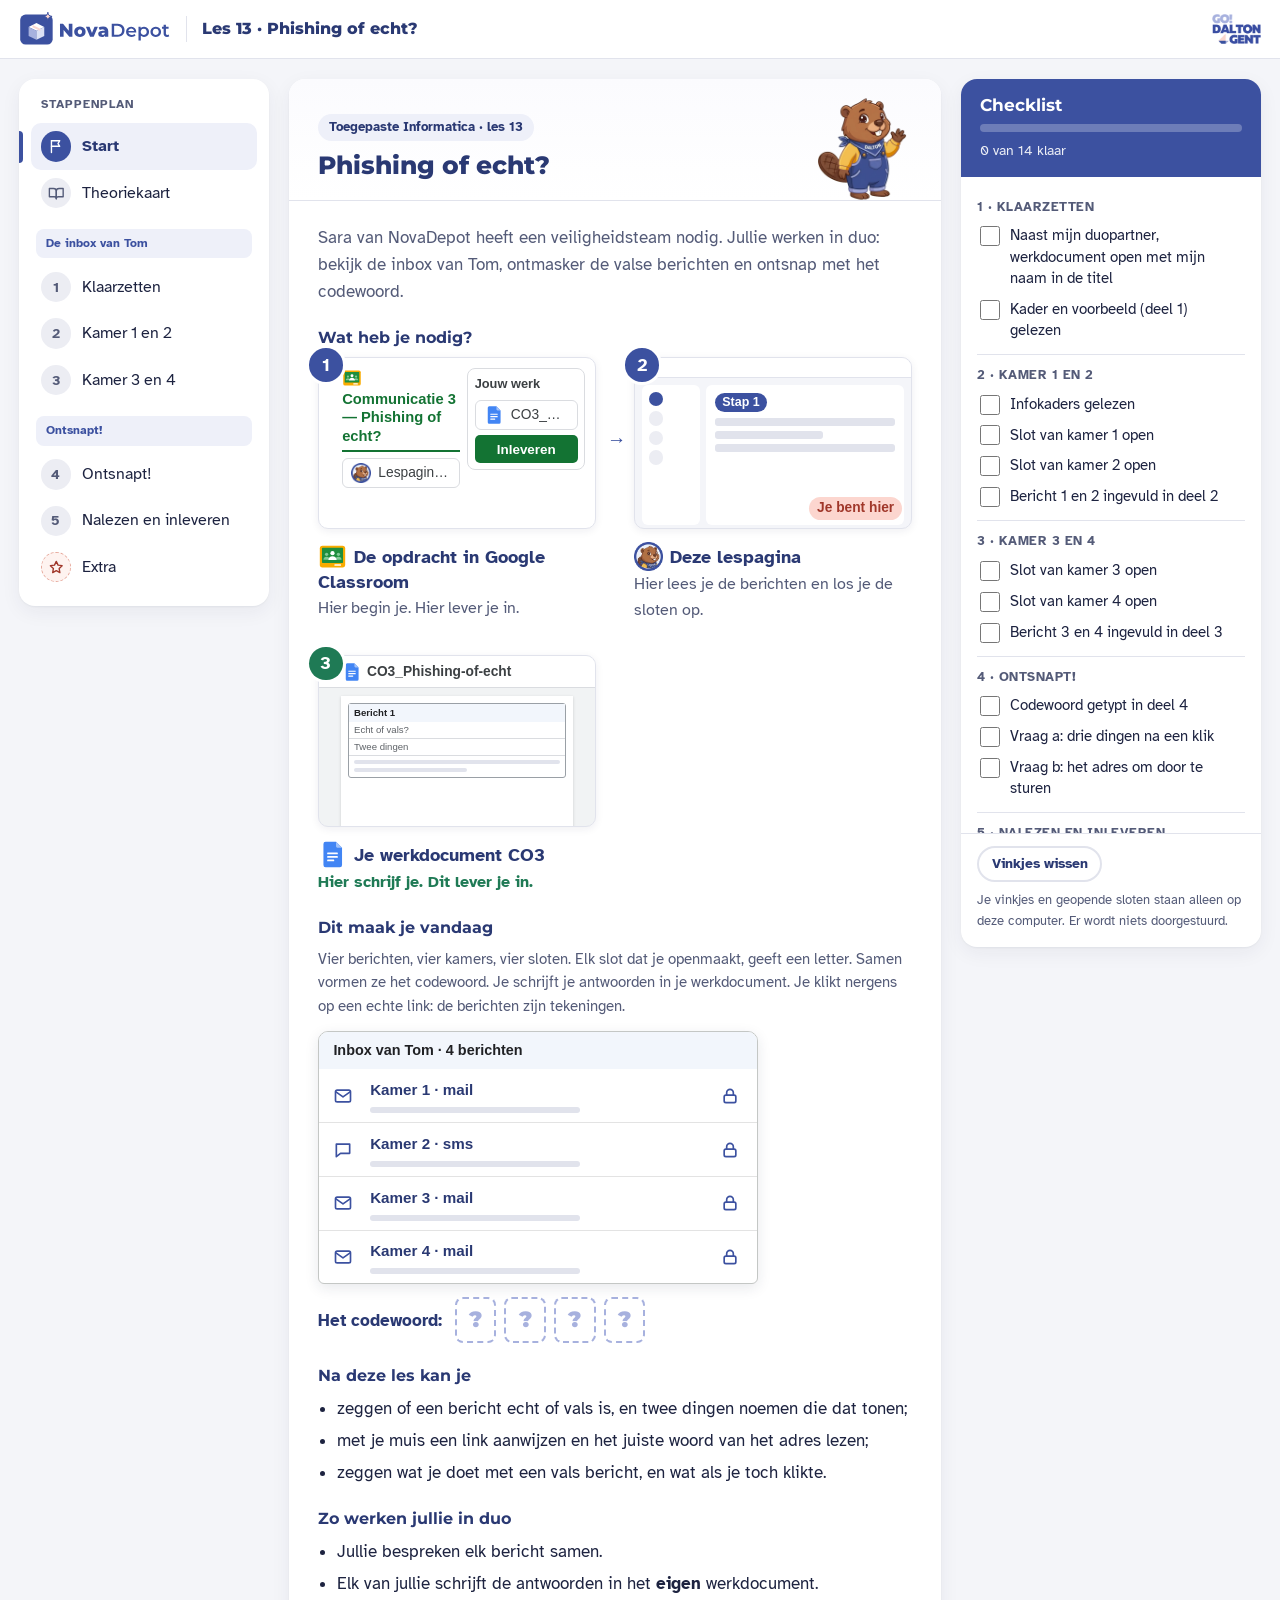
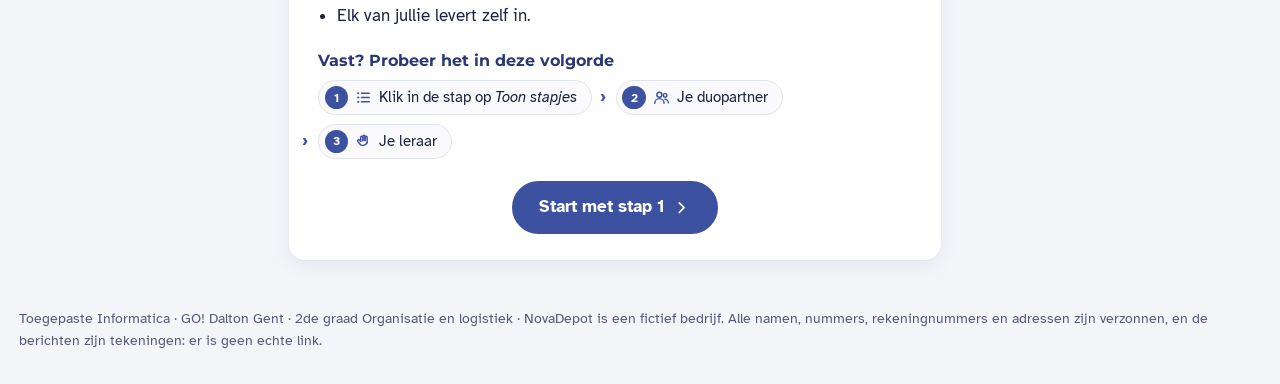
==== index.html @ ef4b475a "Les 13 ORLO: Phishing of echt? (escaperoom in duo, de inbox van Tom) Lespagina met vier kamers en sl" ====
<!DOCTYPE html>
<html lang="nl-BE">
<head>
  <meta charset="UTF-8">
  <meta name="viewport" content="width=device-width, initial-scale=1">
  <title>Lespagina · Les 13 · Phishing of echt? · NovaDepot</title>
  <link rel="icon" href="assets/logos/lespagina-icon.png" type="image/png">
  <link rel="stylesheet" href="css/style.css">
</head>
<body data-storage="novadepot_phishing_v1_" data-modus-start="kort" data-laatste-stap="5" data-ai-hulp="uit">

<!-- Pictogrammen: eenvoudige lijntekeningen, eigen werk. Gebruik: een svg met class "ic" en daarin use met href naar het symbool. -->
<svg xmlns="http://www.w3.org/2000/svg" style="display:none">
  <symbol id="i-flag" viewBox="0 0 24 24"><path d="M5 21V4"/><path d="M5 4h12l-2.5 4 2.5 4H5"/></symbol>
  <symbol id="i-book" viewBox="0 0 24 24"><path d="M2 5h6a4 4 0 0 1 4 4v11a3 3 0 0 0-3-3H2z"/><path d="M22 5h-6a4 4 0 0 0-4 4v11a3 3 0 0 1 3-3h7z"/></symbol>
  <symbol id="i-check" viewBox="0 0 24 24"><path d="M5 12.5l4.5 4.5L19 7.5"/></symbol>
  <symbol id="i-check-circle" viewBox="0 0 24 24"><circle cx="12" cy="12" r="9"/><path d="M8 12.5l2.7 2.7L16 10"/></symbol>
  <symbol id="i-list" viewBox="0 0 24 24"><path d="M9 6h11M9 12h11M9 18h11"/><path d="M4.5 6h.01M4.5 12h.01M4.5 18h.01" stroke-width="3"/></symbol>
  <symbol id="i-bulb" viewBox="0 0 24 24"><path d="M9 18h6M10 21h4"/><path d="M12 3a6 6 0 0 0-4 10.5c.7.7 1 1.5 1 2.5h6c0-1 .3-1.8 1-2.5A6 6 0 0 0 12 3z"/></symbol>
  <symbol id="i-alert" viewBox="0 0 24 24"><path d="M12 3.5l9.5 17h-19z"/><path d="M12 10v4.5M12 17.5h.01"/></symbol>
  <symbol id="i-help" viewBox="0 0 24 24"><circle cx="12" cy="12" r="9"/><path d="M9.6 9.3a2.5 2.5 0 1 1 3.4 2.5c-.6.3-1 .8-1 1.5v.4M12 17h.01"/></symbol>
  <symbol id="i-monitor" viewBox="0 0 24 24"><rect x="3" y="4" width="18" height="12" rx="2"/><path d="M8 20h8M12 16v4"/></symbol>
  <symbol id="i-folder" viewBox="0 0 24 24"><path d="M3 6.5A1.5 1.5 0 0 1 4.5 5H9l2 2h8.5A1.5 1.5 0 0 1 21 8.5v10a1.5 1.5 0 0 1-1.5 1.5h-15A1.5 1.5 0 0 1 3 18.5z"/></symbol>
  <symbol id="i-doc" viewBox="0 0 24 24"><path d="M6 3h8l4 4v14H6z"/><path d="M14 3v4h4M9 12h6M9 16h6"/></symbol>
  <symbol id="i-download" viewBox="0 0 24 24"><path d="M12 3v12M7 10l5 5 5-5M4 20h16"/></symbol>
  <symbol id="i-send" viewBox="0 0 24 24"><path d="M12 15V3M7 8l5-5 5 5"/><path d="M4 14v6h16v-6"/></symbol>
  <symbol id="i-pen" viewBox="0 0 24 24"><path d="M4 20h4L19 9l-4-4L4 16z"/><path d="M13 7l4 4"/></symbol>
  <symbol id="i-layers" viewBox="0 0 24 24"><path d="M12 3l9 5-9 5-9-5z"/><path d="M3 13l9 5 9-5"/></symbol>
  <symbol id="i-chat" viewBox="0 0 24 24"><path d="M4 5h16v11H9l-5 4z"/></symbol>
  <symbol id="i-star" viewBox="0 0 24 24"><path d="M12 3.5l2.6 5.4 5.9.8-4.3 4.1 1 5.9L12 16.9l-5.2 2.8 1-5.9-4.3-4.1 5.9-.8z"/></symbol>
  <symbol id="i-link" viewBox="0 0 24 24"><path d="M10 14a4 4 0 0 0 5.7 0l3-3a4 4 0 0 0-5.7-5.7l-1 1"/><path d="M14 10a4 4 0 0 0-5.7 0l-3 3a4 4 0 0 0 5.7 5.7l1-1"/></symbol>
  <symbol id="i-spark" viewBox="0 0 24 24"><path d="M11 3l1.9 5.1L18 10l-5.1 1.9L11 17l-1.9-5.1L4 10l5.1-1.9z"/><path d="M18.5 14.5l.8 2.2 2.2.8-2.2.8-.8 2.2-.8-2.2-2.2-.8 2.2-.8z"/></symbol>
  <symbol id="i-hand" viewBox="0 0 24 24"><path d="M8 12V6a1.5 1.5 0 0 1 3 0v5"/><path d="M11 10.5V4.5a1.5 1.5 0 0 1 3 0v6"/><path d="M14 10.5V6a1.5 1.5 0 0 1 3 0v7.5"/><path d="M8 11.5l-1.5-1.5a1.6 1.6 0 0 0-2.3 2.3l3.6 4.2A6.5 6.5 0 0 0 17 13.5"/></symbol>
  <symbol id="i-users" viewBox="0 0 24 24"><circle cx="9" cy="8" r="3.5"/><path d="M2.5 20a6.5 6.5 0 0 1 13 0"/><circle cx="17" cy="9" r="2.5"/><path d="M16.5 14.2a5 5 0 0 1 5 5"/></symbol>
  <symbol id="i-left" viewBox="0 0 24 24"><path d="M15 6l-6 6 6 6"/></symbol>
  <symbol id="i-right" viewBox="0 0 24 24"><path d="M9 6l6 6-6 6"/></symbol>
  <symbol id="i-calendar" viewBox="0 0 24 24"><rect x="3.5" y="5" width="17" height="15" rx="2"/><path d="M8 3v4M16 3v4M3.5 10h17"/></symbol>
  <symbol id="i-hash" viewBox="0 0 24 24"><path d="M9.5 4L7.5 20M16.5 4l-2 16M4 9h16M3.5 15h16"/></symbol>
  <symbol id="i-sort" viewBox="0 0 24 24"><path d="M4 7h9M4 12h6M4 17h3"/><path d="M17 5v14M14 16l3 3 3-3"/></symbol>
  <symbol id="i-info" viewBox="0 0 24 24"><circle cx="12" cy="12" r="9"/><path d="M12 11v5.5M12 7.6h.01"/></symbol>
  <symbol id="i-lock" viewBox="0 0 24 24"><rect x="5" y="11" width="14" height="9" rx="2"/><path d="M8 11V8a4 4 0 0 1 8 0v3"/></symbol>
  <symbol id="i-mail" viewBox="0 0 24 24"><rect x="3" y="5" width="18" height="14" rx="2"/><path d="M3.5 7l8.5 6 8.5-6"/></symbol>
</svg>

<div class="teacher-banner">Leraarweergave: alle kamers en het blok van stap 4 staan open, en er wordt niets onthouden. Leerlingen zien dit niet.</div>

<header class="topbar">
  <div class="topbar-inner">
    <a class="brand" href="index.html" title="Naar het begin van de les">
      <img src="assets/novadepot-logo.svg" alt="NovaDepot">
      <span class="brand-lesson">Les 13 · Phishing of echt?</span>
    </a>
    <span class="topbar-spacer"></span>
    <img class="dalton-mark" src="assets/dalton-gent-logo.png" alt="GO! Dalton Gent">
  </div>
</header>

<div class="layout">

  <!-- ============ LINKS: de route ============ -->
  <nav class="route" aria-label="Stappenplan">
    <p class="route-title">Stappenplan</p>
    <button class="nav-btn" type="button" data-step="start"><span class="nav-num"><svg class="ic" aria-hidden="true"><use href="#i-flag"/></svg></span><span class="nav-lbl">Start</span></button>
    <button class="nav-btn" type="button" data-step="theorie"><span class="nav-num"><svg class="ic" aria-hidden="true"><use href="#i-book"/></svg></span><span class="nav-lbl">Theoriekaart</span></button>

    <p class="route-group">De inbox van Tom</p>
    <button class="nav-btn" type="button" data-step="1"><span class="nav-num"><span class="nav-n">1</span><svg class="ic nav-check" aria-hidden="true"><use href="#i-check"/></svg></span><span class="nav-lbl">Klaarzetten</span></button>
    <button class="nav-btn" type="button" data-step="2"><span class="nav-num"><span class="nav-n">2</span><svg class="ic nav-check" aria-hidden="true"><use href="#i-check"/></svg></span><span class="nav-lbl">Kamer 1 en 2</span></button>
    <button class="nav-btn" type="button" data-step="3"><span class="nav-num"><span class="nav-n">3</span><svg class="ic nav-check" aria-hidden="true"><use href="#i-check"/></svg></span><span class="nav-lbl">Kamer 3 en 4</span></button>

    <p class="route-group">Ontsnapt!</p>
    <button class="nav-btn" type="button" data-step="4"><span class="nav-num"><span class="nav-n">4</span><svg class="ic nav-check" aria-hidden="true"><use href="#i-check"/></svg></span><span class="nav-lbl">Ontsnapt!</span></button>
    <button class="nav-btn" type="button" data-step="5"><span class="nav-num"><span class="nav-n">5</span><svg class="ic nav-check" aria-hidden="true"><use href="#i-check"/></svg></span><span class="nav-lbl">Nalezen en inleveren</span></button>
    <button class="nav-btn extra" type="button" data-step="extra"><span class="nav-num"><svg class="ic" aria-hidden="true"><use href="#i-star"/></svg></span><span class="nav-lbl">Extra</span></button>
  </nav>

  <!-- ============ MIDDEN: één stap tegelijk ============ -->
  <main id="main">

    <!-- ===== START ===== -->
    <section class="pane" id="pane-start" aria-labelledby="h-start">
      <article class="card">
        <header class="card-head met-mascotte">
          <div>
            <div class="tags"><span class="tag tag-where">Toegepaste Informatica · les 13</span></div>
            <h1 id="h-start">Phishing of echt?</h1>
          </div>
          <img class="mascotte-kop" src="assets/mascotte/dalton_welkom.webp" alt="" width="120" height="120">
        </header>
        <div class="card-body">
          <p class="intro">Sara van NovaDepot heeft een veiligheidsteam nodig. Jullie werken in duo: bekijk de inbox van Tom, ontmasker de valse berichten en ontsnap met het codewoord.</p>

          <h2 class="sec">Wat heb je nodig?</h2>
          <ol class="nodig">
            <li class="nodig-item">
              <div class="mock mock-opdracht" aria-hidden="true">
                <div class="mo-midden">
                  <div class="mo-titel"><img class="logo" src="assets/logos/classroom.svg" alt="">Communicatie 3 — Phishing of echt?</div>
                  <div class="mo-chip"><img class="logo" src="assets/logos/lespagina.webp" alt=""><span>Lespagina · Les 13</span></div>
                </div>
                <div class="mo-werk">
                  <div class="mo-werk-kop">Jouw werk</div>
                  <div class="mo-chip"><img class="logo" src="assets/logos/docs.svg" alt=""><span>CO3_Phishing-of-echt</span></div>
                  <div class="mo-knop">Inleveren</div>
                </div>
              </div>
              <p class="nodig-naam"><img class="logo" src="assets/logos/classroom.svg" alt="">De opdracht in Google Classroom</p>
              <p class="nodig-uitleg">Hier begin je. Hier lever je in.</p>
            </li>
            <li class="nodig-item">
              <div class="mock mock-lespagina" aria-hidden="true">
                <div class="ml-balk"></div>
                <div class="ml-midden">
                  <div class="ml-route"><span></span><span></span><span></span><span></span></div>
                  <div class="ml-stap"><span class="ml-tag">Stap 1</span><span class="ml-lijn"></span><span class="ml-lijn kort"></span><span class="ml-lijn"></span></div>
                </div>
                <div class="ml-hier">Je bent hier</div>
              </div>
              <p class="nodig-naam"><img class="logo" src="assets/logos/lespagina.webp" alt="">Deze lespagina</p>
              <p class="nodig-uitleg">Hier lees je de berichten en los je de sloten op.</p>
            </li>
            <li class="nodig-item inleveren">
              <div class="mock mock-werkdocument" aria-hidden="true">
                <div class="mw-balk"><img class="logo" src="assets/logos/docs.svg" alt="">CO3_Phishing-of-echt</div>
                <div class="mw-blad"><div class="mw-venster"><div class="mw-kop">Bericht 1</div><div class="mw-veld">Echt of vals?</div><div class="mw-veld">Twee dingen</div><div class="mw-tekst"><span></span><span class="kort"></span></div></div></div>
              </div>
              <p class="nodig-naam"><img class="logo" src="assets/logos/docs.svg" alt="">Je werkdocument CO3</p>
              <p class="nodig-uitleg">Hier schrijf je. Dit lever je in.</p>
            </li>
          </ol>

          <h2 class="sec">Dit maak je vandaag</h2>
          <p class="nodig-noot" style="margin-top:0">Vier berichten, vier kamers, vier sloten. Elk slot dat je openmaakt, geeft een letter. Samen vormen ze het codewoord. Je schrijft je antwoorden in je werkdocument. Je klikt nergens op een echte link: de berichten zijn tekeningen.</p>
          <div class="inbox" role="img" aria-label="Tekening van de inbox van Tom: vier berichten, elk in een kamer met een slot dat nog dicht is. Eronder vier lege vakjes voor de vier letters van het codewoord."><div class="ib-kop">Inbox van Tom · 4 berichten</div><div class="ib-rij"><svg class="ic" aria-hidden="true"><use href="#i-mail"/></svg><span class="ib-naam">Kamer 1 · mail<i></i></span><svg class="ic" aria-hidden="true"><use href="#i-lock"/></svg></div><div class="ib-rij"><svg class="ic" aria-hidden="true"><use href="#i-chat"/></svg><span class="ib-naam">Kamer 2 · sms<i></i></span><svg class="ic" aria-hidden="true"><use href="#i-lock"/></svg></div><div class="ib-rij"><svg class="ic" aria-hidden="true"><use href="#i-mail"/></svg><span class="ib-naam">Kamer 3 · mail<i></i></span><svg class="ic" aria-hidden="true"><use href="#i-lock"/></svg></div><div class="ib-rij"><svg class="ic" aria-hidden="true"><use href="#i-mail"/></svg><span class="ib-naam">Kamer 4 · mail<i></i></span><svg class="ic" aria-hidden="true"><use href="#i-lock"/></svg></div></div><div class="letters" aria-hidden="true"><span class="lt-kop">Het codewoord:</span><span class="letter">?</span><span class="letter">?</span><span class="letter">?</span><span class="letter">?</span></div>

          <h2 class="sec">Na deze les kan je</h2>
          <ul class="doelen">
            <li>zeggen of een bericht echt of vals is, en twee dingen noemen die dat tonen;</li>
            <li>met je muis een link aanwijzen en het juiste woord van het adres lezen;</li>
            <li>zeggen wat je doet met een vals bericht, en wat als je toch klikte.</li>
          </ul>

          <h2 class="sec">Zo werken jullie in duo</h2>
          <ul class="doelen">
            <li>Jullie bespreken elk bericht samen.</li>
            <li>Elk van jullie schrijft de antwoorden in het <strong>eigen</strong> werkdocument.</li>
            <li>Elk van jullie levert zelf in.</li>
          </ul>

          <h2 class="sec">Vast? Probeer het in deze volgorde</h2>
          <ol class="vast">
            <li><svg class="ic" aria-hidden="true"><use href="#i-list"/></svg><span>Klik in de stap op <em>Toon stapjes</em></span></li>
            <li><svg class="ic" aria-hidden="true"><use href="#i-users"/></svg><span>Je duopartner</span></li>
            <li><svg class="ic" aria-hidden="true"><use href="#i-hand"/></svg><span>Je leraar</span></li>
          </ol>

          <p class="start-cta"><button class="btn btn-primary" type="button" data-goto="1">Start met stap 1 <svg class="ic" aria-hidden="true"><use href="#i-right"/></svg></button></p>
        </div>
      </article>
    </section>

    <!-- ===== THEORIEKAART ===== -->
    <section class="pane" id="pane-theorie" aria-labelledby="h-theorie">
      <article class="card">
        <header class="card-head">
          <div class="tags"><span class="tag tag-where">Spiekbriefje</span></div>
          <h2 id="h-theorie">Theoriekaart</h2>
        </header>
        <div class="card-body">
          <p class="intro">Alles op één plek. Kom hier terug als je iets niet meer weet.</p>

          <div class="t-grid">
            <section class="t-card">
              <h3><svg class="ic" aria-hidden="true"><use href="#i-layers"/></svg>Zo werkt elke les</h3>
              <ul>
                <li>Je start in Classroom, bij de opdracht van vandaag.</li>
                <li>In de opdracht staan de lespagina en je werkdocument.</li>
                <li>Klaar? Loop je werkdocument na en lever in.</li>
              </ul>
            </section>
            <section class="t-card">
              <h3><svg class="ic" aria-hidden="true"><use href="#i-users"/></svg>Zo werken jullie in duo</h3>
              <ul>
                <li>Bespreek elk bericht samen.</li>
                <li>Schrijf alles in je <strong>eigen</strong> werkdocument.</li>
                <li>Elk levert zelf in.</li>
              </ul>
            </section>
            <section class="t-card">
              <h3><svg class="ic" aria-hidden="true"><use href="#i-spark"/></svg>Wat is phishing?</h3>
              <ul>
                <li>Oplichting met een vals bericht: een mail, een sms, een chat.</li>
                <li>Het woord komt van <em>fishing</em>, vissen. De oplichter gooit een lijn met aas uit. Wie bijt, hangt aan de haak.</li>
                <li>Oplichters spelen in op angst, haast of nieuwsgierigheid.</li>
              </ul>
            </section>
            <section class="t-card">
              <h3><svg class="ic" aria-hidden="true"><use href="#i-help"/></svg>De vragen van Safeonweb</h3>
              <ol>
                <li>Onverwacht?</li>
                <li>Dringend?</li>
                <li>Ken je de afzender?</li>
                <li>Een vreemde vraag?</li>
                <li>Waar gaat de link naartoe?</li>
                <li>Word je persoonlijk aangesproken?</li>
                <li>Vraagt het een betaling?</li>
              </ol>
            </section>
            <section class="t-card">
              <h3><svg class="ic" aria-hidden="true"><use href="#i-link"/></svg>Waar gaat de link naartoe?</h3>
              <ul>
                <li>Wijs de link aan met je muis. Onderaan verschijnt het adres.</li>
                <li>Lees het woord vlak vóór <strong>.example</strong> (of <em>.be</em>, <em>.com</em>) en vóór de eerste <strong>/</strong>. Dat is de echte website.</li>
                <li><em>novadepot.mailbox-check.example</em>: de website is <em>mailbox-check</em>, niet novadepot.</li>
              </ul>
            </section>
            <section class="t-card">
              <h3><svg class="ic" aria-hidden="true"><use href="#i-check-circle"/></svg>Ook echt kan een link hebben</h3>
              <ul>
                <li>Een link is op zich geen bewijs dat een bericht vals is.</li>
                <li>Kijk dan waar hij naartoe gaat, en kijk naar de andere vragen.</li>
                <li>Geen enkel ding bewijst het alleen.</li>
              </ul>
            </section>
            <section class="t-card">
              <h3><svg class="ic" aria-hidden="true"><use href="#i-lock"/></svg>Vals? Wat doe je?</h3>
              <ul>
                <li><strong>Niet klikken</strong>, <strong>niet betalen</strong>, geen bijlage openen.</li>
                <li>Twijfel je? Kijk het na op een manier die je al kent: een nummer dat je al hebt, de echte website.</li>
                <li>Bel niet het nummer uit het bericht en antwoord niet: dan praat je met de oplichter.</li>
              </ul>
            </section>
            <section class="t-card">
              <h3><svg class="ic" aria-hidden="true"><use href="#i-send"/></svg>Waar meld je het?</h3>
              <ul>
                <li>Een mail: doorsturen naar <strong>verdacht@safeonweb.be</strong>.</li>
                <li>Een sms: een schermafbeelding maken en naar hetzelfde adres sturen.</li>
                <li>Op het werk: ook aan de preventiedienst of de IT-verantwoordelijke.</li>
              </ul>
            </section>
            <section class="t-card">
              <h3><svg class="ic" aria-hidden="true"><use href="#i-alert"/></svg>Je klikte toch? (les 09)</h3>
              <ul>
                <li>Vul niets meer in. Sluit de pagina.</li>
                <li>Typte je een wachtwoord? Verander het meteen, ook als je het elders gebruikt.</li>
                <li>Meld het, en waarschuw je contacten als er rare berichten in jouw naam vertrekken.</li>
              </ul>
            </section>
            <section class="t-card wide">
              <h3><svg class="ic" aria-hidden="true"><use href="#i-chat"/></svg>Woorden</h3>
              <table class="t-rows">
                <tr><th>phishing</th><td>oplichting met een vals bericht dat je laat klikken, betalen of iets geheims laat geven</td></tr>
                <tr><th>afzender</th><td>wie het bericht stuurt; het adres bij <em>Van</em></td></tr>
                <tr><th>domeinnaam</th><td>de naam van de website: het woord vóór <em>.be</em> of <em>.com</em> en vóór de eerste <em>/</em></td></tr>
                <tr><th>oplichter</th><td>iemand die je bedriegt om geld of gegevens te krijgen</td></tr>
                <tr><th>verdacht</th><td>je vertrouwt het niet: er klopt iets niet</td></tr>
                <tr><th>factuurfraude</th><td>een vals rekeningnummer op een factuur, zodat je de oplichter betaalt</td></tr>
              </table>
            </section>
            <section class="t-card wide warn">
              <h3><svg class="ic" aria-hidden="true"><use href="#i-alert"/></svg>Veelgemaakte fouten</h3>
              <ul>
                <li>Alles vals noemen, ook een echt bericht. Niet elk bericht met een link of een vraag is vals.</li>
                <li>Alleen op taalfouten letten. Ervaren oplichters schrijven foutloos.</li>
                <li>Een bekende naam vertrouwen zonder naar het adres te kijken.</li>
                <li>Naar de tekst van de link kijken, niet naar waar hij echt naartoe gaat.</li>
                <li>Antwoorden op het bericht, of het nummer uit het bericht bellen om te vragen of het echt is.</li>
                <li>Na een klik niets zeggen uit schaamte, in plaats van meteen het wachtwoord te veranderen en het te melden.</li>
              </ul>
            </section>
          </div>
        </div>
      </article>
    </section>

    <!-- ===== STAP 1 ===== -->
    <section class="pane" id="pane-1" aria-labelledby="h-1">
      <article class="card">
        <header class="card-head">
          <div class="tags"><span class="tag tag-step">Stap 1</span><span class="tag tag-where"><img class="logo" src="assets/logos/docs.svg" alt=""> Werkdocument</span></div>
            <h2 id="h-1">Klaarzetten</h2>
        </header>
        <div class="card-body">
          <p class="intro">Jullie zitten naast elkaar en elk opent het eigen werkdocument. Daarna bekijken jullie samen het voorbeeld.</p>
          <div class="todo-box">
            <div class="todo-head"><h3><svg class="ic" aria-hidden="true"><use href="#i-list"/></svg> Wat moet je doen?</h3></div>
            <ol class="doe">
<li><span class="doe-tekst">Ga naast je <strong>duopartner</strong> zitten.</span><span class="sub">Elk van jullie opent het eigen werkdocument.</span></li>
<li><details class="stapjes" open><summary><span class="doe-tekst">Open je werkdocument <strong>CO3_Phishing-of-echt</strong>.</span><span class="stapjes-knop" aria-hidden="true"></span></summary>
<ol class="klein">
<li><p>Kijk in je opdracht in <strong class="met-logo"><img class="logo" src="assets/logos/classroom.svg" alt="">Google Classroom</strong> rechts, bij <strong>Jouw werk</strong>.</p><div class="mock mock-opdracht mini-mock" role="img" aria-label="Tekening van de opdracht in Google Classroom. Rechts het vak Jouw werk, in een rood kader."><div class="mo-midden"><div class="mo-titel"><img class="logo" src="assets/logos/classroom.svg" alt="">Communicatie 3 — Phishing of echt?</div><div class="mo-chip"><img class="logo" src="assets/logos/lespagina.webp" alt=""><span>Lespagina · Les 13</span></div></div><div class="mo-werk wijs"><div class="mo-werk-kop">Jouw werk</div><div class="mo-chip"><img class="logo" src="assets/logos/docs.svg" alt=""><span>CO3_Phishing-of-echt</span></div><div class="mo-knop">Inleveren</div></div></div></li>
<li><p>Klik op <strong>CO3_Phishing-of-echt</strong>. Jouw naam staat in de titel.</p><div class="mock mock-opdracht mini-mock" role="img" aria-label="Tekening van de opdracht. Bij Jouw werk staat het werkdocument CO3 in een rood kader."><div class="mo-midden"><div class="mo-titel"><img class="logo" src="assets/logos/classroom.svg" alt="">Communicatie 3 — Phishing of echt?</div><div class="mo-chip"><img class="logo" src="assets/logos/lespagina.webp" alt=""><span>Lespagina · Les 13</span></div></div><div class="mo-werk"><div class="mo-werk-kop">Jouw werk</div><div class="mo-chip wijs"><img class="logo" src="assets/logos/docs.svg" alt=""><span>CO3_Phishing-of-echt</span></div><div class="mo-knop">Inleveren</div></div></div></li>
</ol>
</details></li>
<li><span class="doe-tekst">Lees het kader bovenaan je werkdocument: wat vraagt Sara, en wat weet Tom al?</span><span class="sub">Je gebruikt het in de kamers.</span></li>
<li><span class="doe-tekst">Lees het voorbeeld in <strong>deel 1</strong> en bekijk het bericht hieronder.</span><span class="sub">Zo vul je straks elk bericht in. Wijs de knop aan met je muis.</span></li>
            </ol>
          </div>

          <div class="tip"><svg class="ic" aria-hidden="true"><use href="#i-bulb"/></svg><p><strong>Staat jouw naam niet in de titel?</strong> Dan opende je niet je eigen kopie. Klik in je opdracht rechts, bij <em>Jouw werk</em>.</p></div>
          <h3 class="kamers-kop">Het voorbeeld: dit deden we samen</h3>
          <p class="nodig-noot" style="margin-top:.3rem">Wijs de knop aan met je muis: onderaan verschijnt het adres. Er opent niets, het is een tekening.</p>
          <div class="mail bericht" role="group" aria-label="Het voorbeeld: een mail met de knop Mailbox vergroten"><div class="mail-kop">Inbox van Tom · voorbeeld</div><div class="mail-veld"><span class="mail-lbl">Van</span><span>NovaDepot Helpdesk &lt;helpdesk@novadepot-mail.example&gt;</span></div><div class="mail-veld"><span class="mail-lbl">Onderwerp</span><span>DRINGEND: uw mailbox is vol</span></div><div class="mail-tekst"><p>Beste gebruiker,</p><p>Uw mailbox is 99 % vol. Binnen 24 uur worden uw nieuwe berichten verwijderd. Meld u nu aan om uw mailbox gratis te vergroten.</p><p><span class="lnk knop" role="link" tabindex="0" data-adres="novadepot.mailbox-check.example/login" data-http>Mailbox vergroten</span></p><p>NovaDepot IT</p></div><div class="statusbalk" aria-live="polite"><span class="sb-tekst"></span></div></div>
        </div>
        <footer class="card-nav">
  <button class="btn" type="button" data-goto="start"><svg class="ic" aria-hidden="true"><use href="#i-left"/></svg> Start</button>
  <button class="btn btn-primary" type="button" data-goto="2">Stap 2 <svg class="ic" aria-hidden="true"><use href="#i-right"/></svg></button>
</footer>
      </article>
    </section>

    <!-- ===== STAP 2: kamer 1 en 2 ===== -->
    <section class="pane" id="pane-2" aria-labelledby="h-2">
      <article class="card">
        <header class="card-head">
          <div class="tags"><span class="tag tag-step">Stap 2</span><span class="tag tag-where"><img class="logo" src="assets/logos/lespagina.webp" alt=""> Lespagina</span><span class="tag tag-where"><img class="logo" src="assets/logos/docs.svg" alt=""> Werkdocument, deel 2</span></div>
            <h2 id="h-2">Kamer 1 en 2</h2>
        </header>
        <div class="card-body">
          <p class="intro">Lees het bericht samen en los het slot op. Daarna schrijft elk van jullie de antwoorden in het eigen werkdocument.</p>
          <div class="todo-box">
            <div class="todo-head"><h3><svg class="ic" aria-hidden="true"><use href="#i-list"/></svg> Wat moet je doen?</h3></div>
            <ol class="doe">
<li><span class="doe-tekst">Lees de twee infokaders hieronder.</span><span class="sub">Zo herken je een vals bericht, en waar een link naartoe gaat.</span></li>
<li><details class="stapjes" open><summary><span class="doe-tekst">Lees het bericht van <strong>kamer 1</strong> samen met je duopartner.</span><span class="stapjes-knop" aria-hidden="true"></span></summary>
<ol class="klein">
<li><p>Staat er een link in het bericht? Wijs hem aan met je muis. Onderaan het bericht verschijnt het adres.<span class="sub">Er opent niets: het is een tekening.</span></p><div class="mail bericht tekening mini-mail" role="img" aria-label="Tekening van een mail met een link in een rood kader. Onderaan de mail staat een balk met het adres van de link."><div class="mail-kop">Inbox van Tom</div><div class="mail-tekst"><p>Meld u nu aan: <span class="lnk knop wijs">Mailbox vergroten</span></p></div><div class="statusbalk" aria-live="polite"><span class="sb-tekst" data-adres="novadepot.mailbox-check.example/login" data-http></span></div></div></li>
</ol>
</details></li>
<li><details class="stapjes" open><summary><span class="doe-tekst">Los het <strong>slot</strong> van kamer 1 op: twee vragen.</span><span class="stapjes-knop" aria-hidden="true"></span></summary>
<ol class="klein">
<li><p>Klik bij elke vraag op je antwoord. Zit je ernaast? Dan verschijnt een hint. Lees ze samen en probeer opnieuw.</p><div class="sv-teken slot-teken" role="img" aria-label="Tekening van een vraag van het slot. Het eerste antwoord is aangeklikt en staat rood; eronder staat een hint."><p>1. Een vraag van het slot</p><div class="opts"><span class="k hint">Jouw antwoord</span><span class="k ">Een ander antwoord</span></div><p class="terug warn">Nog niet. Hint: een tip, nooit het antwoord.</p></div></li>
<li><p>Zijn beide antwoorden juist? Dan krijgen jullie een letter, en kamer 2 gaat open.</p><div class="sv-teken slot-teken" role="img" aria-label="Tekening van een groene regel: Slot open, met een leeg vakje voor de letter."><p class="terug ok" style="display:flex;align-items:center;gap:.6rem">Slot open! Jullie letter: <span class="letter" style="width:2.2rem;height:2.4rem;border-style:solid;border-color:#1F7A55"></span></p></div></li>
</ol>
</details></li>
<li><details class="stapjes" open><summary><span class="doe-tekst">Schrijf je antwoorden in je <strong>werkdocument</strong>, in deel 2 bij Bericht 1.</span><span class="stapjes-knop" aria-hidden="true"></span></summary>
<ol class="klein">
<li><p>Typ in het lichtblauwe vak naast <strong>Echt of vals?</strong> je antwoord.</p><table class="teken-wd" role="img" aria-label="Tekening van de tabel van Bericht 1 in deel 2. Het lichtblauwe vak naast Echt of vals? staat in een rood kader."><tr><th>Bericht 1</th><th>Antwoord</th></tr><tr><td>Echt of vals?</td><td class="vak breed wijs"></td></tr><tr><td>Welke twee dingen tonen dat?</td><td class="vak breed"></td></tr><tr><td>Wat doet Tom?</td><td class="vak breed"></td></tr></table></li>
<li><p>Typ in het vak eronder twee dingen die dat tonen.<span class="sub">Kort mag.</span></p><table class="teken-wd" role="img" aria-label="Tekening van de tabel van Bericht 1. Het lichtblauwe vak naast Welke twee dingen tonen dat? staat in een rood kader."><tr><th>Bericht 1</th><th>Antwoord</th></tr><tr><td>Echt of vals?</td><td class="vak breed"></td></tr><tr><td>Welke twee dingen tonen dat?</td><td class="vak breed wijs"></td></tr><tr><td>Wat doet Tom?</td><td class="vak breed"></td></tr></table></li>
<li><p>Typ in het derde vak wat Tom doet, in één zin.</p><table class="teken-wd" role="img" aria-label="Tekening van de tabel van Bericht 1. Het lichtblauwe vak naast Wat doet Tom? staat in een rood kader."><tr><th>Bericht 1</th><th>Antwoord</th></tr><tr><td>Echt of vals?</td><td class="vak breed"></td></tr><tr><td>Welke twee dingen tonen dat?</td><td class="vak breed"></td></tr><tr><td>Wat doet Tom?</td><td class="vak breed wijs"></td></tr></table></li>
</ol>
</details></li>
<li><span class="doe-tekst">Doe hetzelfde voor <strong>kamer 2</strong> en Bericht 2.</span><span class="sub">Staat er een link in? Wijs hem aan met je muis.</span></li>
            </ol>
          </div>
<div class="info" role="group" aria-labelledby="info-herken">
  <div class="info-kop"><svg class="ic" aria-hidden="true"><use href="#i-info"/></svg><span class="info-soort">Info</span><h3 id="info-herken">Zo herken je een vals bericht</h3><span class="info-bij">bij de kamers</span></div>
  <div class="info-body">
          <p class="info-uitleg">Zeven vragen die je bij elk bericht stelt. Geen enkele bewijst het alleen: kijk naar meer vragen samen.</p>
          <ol class="herken">
            <li><span><b>Onverwacht?</b> Je kocht niets, je had lang geen contact.</span></li>
            <li><span><b>Dringend?</b> Oplichters spelen in op angst. Blijf rustig.</span></li>
            <li><span><b>Ken je de afzender?</b> Kijk het adres na. Een echt adres is geen garantie.</span></li>
            <li><span><b>Een vreemde vraag?</b> Om je wachtwoord, bankgegevens of geld.</span></li>
            <li><span><b>Waar gaat de link echt naartoe?</b> Wijs hem aan met je muis.</span></li>
            <li><span><b>Word je persoonlijk aangesproken?</b> Of staat er iets vaags?</span></li>
            <li><span><b>Vraagt het een betaling?</b> Een betaling die je niet verwachtte, of een ander rekeningnummer dan gewoonlijk?</span></li>
          </ol>
          <ul style="margin-top:.7rem">
            <li>Ook een <strong>echt</strong> bericht kan een link hebben. Dan kijk je waar die naartoe gaat.</li>
            <li>Twijfel je? Kijk het na bij de afzender zelf, op een manier die je al kent: een nummer dat je al hebt, of de echte website. <strong>Niet</strong> via het nummer of de link in het bericht.</li>
          </ul>
  </div>
</div>
<div class="info" role="group" aria-labelledby="info-link">
  <div class="info-kop"><svg class="ic" aria-hidden="true"><use href="#i-info"/></svg><span class="info-soort">Info</span><h3 id="info-link">Waar gaat de link naartoe?</h3><span class="info-bij">bij de kamers</span></div>
  <div class="info-body">
          <p class="info-uitleg">Wijs een link aan met je muis. Onderaan het bericht verschijnt het echte adres, zoals onderaan een browser. Het woord vlak vóór <strong>.example</strong> en vóór de eerste <strong>/</strong> is de echte website.</p>
          <div class="adressen" role="img" aria-label="Twee adressen. In www.novadepot.example/planning is het woord novadepot geel gemarkeerd, in www.novadepot.mailbox-check.example/login het woord mailbox-check.">
            <div class="adres"><span class="url">www.<span class="dom">novadepot</span>.example/planning</span><span class="uitleg">de website is novadepot</span></div>
            <div class="adres"><span class="url">www.novadepot.<span class="dom">mailbox-check</span>.example/login</span><span class="uitleg">de website is mailbox-check</span></div>
          </div>
          <p class="adres-legende">Geel = het woord dat telt. In deze les eindigt elk adres op <strong>.example</strong>: dat is verzonnen. In het echt zie je <em>.be</em> of <em>.com</em>.</p>
  </div>
</div>

          <div class="tip"><svg class="ic" aria-hidden="true"><use href="#i-bulb"/></svg><p><strong>Zijn jullie het niet eens?</strong> Loop samen de vragen van het infokader af, één voor één.</p></div>

          <h3 class="kamers-kop">De kamers</h3>
          <div class="letters" data-live><span class="lt-kop">Jullie letters:</span><span class="letter" data-nr="1">?</span><span class="letter" data-nr="2">?</span><span class="letter" data-nr="3">?</span><span class="letter" data-nr="4">?</span></div>
          <div class="kamers">
<section class="kamer" id="kamer-1" data-kamer="1" aria-labelledby="kk-1">
<div class="kamer-kop"><span class="kamer-nr">Kamer 1</span><h3 id="kk-1">Een mail van Kim Wouters</h3><span class="kamer-status"><span class="ks-dicht"><svg class="ic" aria-hidden="true"><use href="#i-lock"/></svg> Dicht</span><span class="ks-open"><svg class="ic" aria-hidden="true"><use href="#i-hand"/></svg> Open</span><span class="ks-klaar"><svg class="ic" aria-hidden="true"><use href="#i-check-circle"/></svg> Slot open</span></span></div>
<div class="kamer-open">
<div class="mail bericht" role="group" aria-label="Bericht 1: een mail van Kim Wouters"><div class="mail-kop">Inbox van Tom · bericht 1</div><div class="mail-veld"><span class="mail-lbl">Van</span><span>Kim Wouters &lt;verkoop@demelkkan.example&gt;</span></div><div class="mail-veld"><span class="mail-lbl">Onderwerp</span><span>RE: Levering bestelling 2026-0418 verplaatsen naar vrijdag 30 oktober</span></div><div class="mail-tekst"><p>Beste meneer Peeters,</p><p>Bedankt voor uw bericht. Vrijdag 30 oktober past, maar pas om 11 uur. Onze chauffeur levert bestelling 2026-0418 dan aan poort 3.</p><p>Met vriendelijke groeten,<br>Kim Wouters<br>Verkoopdienst<br>Zuivelhoeve De Melkkan</p></div></div>
<div class="slot-box"><p class="slot-kop"><svg class="ic" aria-hidden="true"><use href="#i-lock"/></svg> Het slot: twee vragen. Allebei juist? Dan krijgen jullie een letter.</p>
<div class="sv" data-hint="Tom vroeg Kim in les 11 zelf iets. Is dit haar antwoord?"><p>1. Echt of vals?</p><div class="opts rij"><button type="button" data-keuze="echt">Echt</button><button type="button" data-keuze="vals">Vals</button></div><p class="feedback" role="status"></p></div>
<div class="sv" data-hint="Waarom verwacht Tom dit bericht? Wat klopt er met wat hij al weet?"><p>2. Wat geeft de doorslag?</p><div class="opts"><button type="button" data-keuze="a">Tom vroeg zelf om dit antwoord, en het bestelnummer klopt</button><button type="button" data-keuze="b">Er staan geen emoji’s in</button><button type="button" data-keuze="c">De mail is kort</button></div><p class="feedback" role="status"></p></div>
</div>
<p class="kamer-klaar" role="status"><svg class="ic" aria-hidden="true"><use href="#i-check-circle"/></svg><span>Slot open! Jullie letter: <strong class="kl-letter"></strong></span><span class="kl-volgende"></span></p>
</div>
</section>
<section class="kamer" id="kamer-2" data-kamer="2" aria-labelledby="kk-2">
<div class="kamer-kop"><span class="kamer-nr">Kamer 2</span><h3 id="kk-2">Een sms van een pakjesdienst</h3><span class="kamer-status"><span class="ks-dicht"><svg class="ic" aria-hidden="true"><use href="#i-lock"/></svg> Dicht</span><span class="ks-open"><svg class="ic" aria-hidden="true"><use href="#i-hand"/></svg> Open</span><span class="ks-klaar"><svg class="ic" aria-hidden="true"><use href="#i-check-circle"/></svg> Slot open</span></span></div>
<p class="kamer-dicht"><svg class="ic" aria-hidden="true"><use href="#i-lock"/></svg><span>Deze kamer is dicht. Los eerst het slot van kamer 1 op.</span></p>
<div class="kamer-open">
<div class="mail bericht sms" role="group" aria-label="Bericht 2: een sms van een pakjesdienst"><div class="mail-kop">Berichten · sms</div><div class="mail-veld"><span class="mail-lbl">Van</span><span>+44 7700 900123</span></div><div class="sms-bel"><p>PakjeSnel: uw pakket kon niet geleverd worden. Betaal binnen 12 uur 1,99 EUR verzendkosten, anders gaat het terug: <span class="lnk" role="link" tabindex="0" data-adres="pakjesnel.levering-betalen.example/tom">pakjesnel.levering-betalen.example/tom</span></p></div><div class="statusbalk" aria-live="polite"><span class="sb-tekst"></span></div></div>
<div class="slot-box"><p class="slot-kop"><svg class="ic" aria-hidden="true"><use href="#i-lock"/></svg> Het slot: twee vragen. Allebei juist? Dan krijgen jullie een letter.</p>
<div class="sv" data-hint="Tom bestelde niets. Wat vraagt de sms van hem, en hoeveel tijd krijgt hij?"><p>1. Echt of vals?</p><div class="opts rij"><button type="button" data-keuze="echt">Echt</button><button type="button" data-keuze="vals">Vals</button></div><p class="feedback" role="status"></p></div>
<div class="sv" data-hint="Wijs de link aan met je muis: welk woord staat vlak vóór .example?"><p>2. Naar welke website leidt de link?</p><div class="opts rij"><button type="button" data-keuze="a">pakjesnel</button><button type="button" data-keuze="b">levering-betalen</button><button type="button" data-keuze="c">tom</button></div><p class="feedback" role="status"></p></div>
</div>
<p class="kamer-klaar" role="status"><svg class="ic" aria-hidden="true"><use href="#i-check-circle"/></svg><span>Slot open! Jullie letter: <strong class="kl-letter"></strong></span><span class="kl-volgende"></span></p>
</div>
</section>
          </div>
        </div>
        <footer class="card-nav">
  <button class="btn" type="button" data-goto="1"><svg class="ic" aria-hidden="true"><use href="#i-left"/></svg> Stap 1</button>
  <button class="btn btn-primary" type="button" data-goto="3">Stap 3 <svg class="ic" aria-hidden="true"><use href="#i-right"/></svg></button>
</footer>
      </article>
    </section>

    <!-- ===== STAP 3: kamer 3 en 4 ===== -->
    <section class="pane" id="pane-3" aria-labelledby="h-3">
      <article class="card">
        <header class="card-head">
          <div class="tags"><span class="tag tag-step">Stap 3</span><span class="tag tag-where"><img class="logo" src="assets/logos/lespagina.webp" alt=""> Lespagina</span><span class="tag tag-where"><img class="logo" src="assets/logos/docs.svg" alt=""> Werkdocument, deel 3</span></div>
            <h2 id="h-3">Kamer 3 en 4</h2>
        </header>
        <div class="card-body">
          <p class="intro">Dezelfde aanpak als in stap 2, voor de laatste twee kamers. Is kamer 3 nog dicht? Los dan eerst het slot van kamer 2 op.</p>
          <div class="todo-box">
            <div class="todo-head"><h3><svg class="ic" aria-hidden="true"><use href="#i-list"/></svg> Wat moet je doen?</h3></div>
            <ol class="doe">
<li><span class="doe-tekst">Lees in het kader van je werkdocument wat Tom al weet.</span><span class="sub">Over De Bonenbaas, en over Lotte.</span></li>
<li><span class="doe-tekst">Lees het bericht van <strong>kamer 3</strong> samen. Los het slot op.</span><span class="sub">Zit je ernaast? Lees de hint en probeer opnieuw.</span></li>
<li><details class="stapjes" open><summary><span class="doe-tekst">Schrijf je antwoorden bij Bericht 3 in <strong>deel 3</strong> van je werkdocument.</span><span class="stapjes-knop" aria-hidden="true"></span></summary>
<ol class="klein">
<li><p>Typ in de drie lichtblauwe vakken: echt of vals, twee dingen die dat tonen, en wat Tom doet.</p><table class="teken-wd" role="img" aria-label="Tekening van de tabel van Bericht 3 in deel 3. De drie lichtblauwe vakken staan in een rood kader."><tr><th>Bericht 3</th><th>Antwoord</th></tr><tr><td>Echt of vals?</td><td class="vak breed wijs"></td></tr><tr><td>Welke twee dingen tonen dat?</td><td class="vak breed wijs"></td></tr><tr><td>Wat doet Tom?</td><td class="vak breed wijs"></td></tr></table></li>
</ol>
</details></li>
<li><span class="doe-tekst">Doe hetzelfde voor <strong>kamer 4</strong> en Bericht 4.</span><span class="sub">Staat er een link in? Wijs hem aan met je muis.</span></li>
            </ol>
          </div>

          <div class="tip"><svg class="ic" aria-hidden="true"><use href="#i-bulb"/></svg><p><strong>Is alles vals?</strong> Nee. Een bericht dat Tom verwachtte, van een adres dat hij kent, zonder vreemde vraag, kan echt zijn.</p></div>

          <h3 class="kamers-kop">De kamers</h3>
          <div class="letters" data-live><span class="lt-kop">Jullie letters:</span><span class="letter" data-nr="1">?</span><span class="letter" data-nr="2">?</span><span class="letter" data-nr="3">?</span><span class="letter" data-nr="4">?</span></div>
          <div class="kamers">
<section class="kamer" id="kamer-3" data-kamer="3" aria-labelledby="kk-3">
<div class="kamer-kop"><span class="kamer-nr">Kamer 3</span><h3 id="kk-3">Een mail van Koffiebranderij De Bonenbaas</h3><span class="kamer-status"><span class="ks-dicht"><svg class="ic" aria-hidden="true"><use href="#i-lock"/></svg> Dicht</span><span class="ks-open"><svg class="ic" aria-hidden="true"><use href="#i-hand"/></svg> Open</span><span class="ks-klaar"><svg class="ic" aria-hidden="true"><use href="#i-check-circle"/></svg> Slot open</span></span></div>
<p class="kamer-dicht"><svg class="ic" aria-hidden="true"><use href="#i-lock"/></svg><span>Deze kamer is dicht. Los eerst het slot van kamer 2 op (stap 2).</span></p>
<div class="kamer-open">
<div class="mail bericht" role="group" aria-label="Bericht 3: een mail van Koffiebranderij De Bonenbaas"><div class="mail-kop">Inbox van Tom · bericht 3</div><div class="mail-veld"><span class="mail-lbl">Van</span><span>Koffiebranderij De Bonenbaas &lt;facturatie@bonenbaas-betaling.example&gt;</span></div><div class="mail-veld"><span class="mail-lbl">Onderwerp</span><span>Nieuw rekeningnummer - factuur 2026-311</span></div><div class="mail-tekst"><p>Geachte klant,</p><p>Wegens een wijziging bij onze bank is ons rekeningnummer veranderd. Betaal factuur 2026-311 (486,20 euro) vandaag nog op ons nieuwe rekeningnummer LT00 1234 5678 9012 3456.</p><p>Betaalt u niet vandaag, dan stoppen wij uw leveringen.</p></div></div>
<div class="slot-box"><p class="slot-kop"><svg class="ic" aria-hidden="true"><use href="#i-lock"/></svg> Het slot: twee vragen. Allebei juist? Dan krijgen jullie een letter.</p>
<div class="sv" data-hint="Vergelijk het adres met wat Tom al weet over De Bonenbaas."><p>1. Echt of vals?</p><div class="opts rij"><button type="button" data-keuze="echt">Echt</button><button type="button" data-keuze="vals">Vals</button></div><p class="feedback" role="status"></p></div>
<div class="sv" data-hint="Met wie praat Tom als hij op de mail antwoordt? Wie kent hij echt?"><p>2. Wat doet Tom eerst?</p><div class="opts"><button type="button" data-keuze="a">Meteen betalen, anders stoppen de leveringen</button><button type="button" data-keuze="b">Antwoorden op de mail en vragen of het klopt</button><button type="button" data-keuze="c">De Bonenbaas bellen op het nummer dat hij al kent</button></div><p class="feedback" role="status"></p></div>
</div>
<p class="kamer-klaar" role="status"><svg class="ic" aria-hidden="true"><use href="#i-check-circle"/></svg><span>Slot open! Jullie letter: <strong class="kl-letter"></strong></span><span class="kl-volgende"></span></p>
</div>
</section>
<section class="kamer" id="kamer-4" data-kamer="4" aria-labelledby="kk-4">
<div class="kamer-kop"><span class="kamer-nr">Kamer 4</span><h3 id="kk-4">Een mail van Lotte Maes</h3><span class="kamer-status"><span class="ks-dicht"><svg class="ic" aria-hidden="true"><use href="#i-lock"/></svg> Dicht</span><span class="ks-open"><svg class="ic" aria-hidden="true"><use href="#i-hand"/></svg> Open</span><span class="ks-klaar"><svg class="ic" aria-hidden="true"><use href="#i-check-circle"/></svg> Slot open</span></span></div>
<p class="kamer-dicht"><svg class="ic" aria-hidden="true"><use href="#i-lock"/></svg><span>Deze kamer is dicht. Los eerst het slot van kamer 3 op.</span></p>
<div class="kamer-open">
<div class="mail bericht" role="group" aria-label="Bericht 4: een mail van Lotte Maes"><div class="mail-kop">Inbox van Tom · bericht 4</div><div class="mail-veld"><span class="mail-lbl">Van</span><span>Lotte Maes &lt;lotte.maes@novadepot.example&gt;</span></div><div class="mail-veld"><span class="mail-lbl">Onderwerp</span><span>Planning jobstudenten 21–24 december</span></div><div class="mail-tekst"><p>Dag Tom,</p><p>Zoals ik gisteren aan de telefoon zei: de planning van de jobstudenten staat klaar. Je vindt ze hier: <span class="lnk" role="link" tabindex="0" data-adres="www.novadepot.example/personeel/planning">www.novadepot.example/personeel/planning</span></p><p>Kijk je na of de ploegen kloppen? Bedankt!</p><p>Lotte · Personeelsdienst · toestel 205</p></div><div class="statusbalk" aria-live="polite"><span class="sb-tekst"></span></div></div>
<div class="slot-box"><p class="slot-kop"><svg class="ic" aria-hidden="true"><use href="#i-lock"/></svg> Het slot: twee vragen. Allebei juist? Dan krijgen jullie een letter.</p>
<div class="sv" data-hint="Wijs de link van Lotte aan met je muis. Wat verwachtte Tom van haar?"><p>1. Echt of vals?</p><div class="opts rij"><button type="button" data-keuze="echt">Echt</button><button type="button" data-keuze="vals">Vals</button></div><p class="feedback" role="status"></p></div>
<div class="sv" data-hint="Wijs de link aan met je muis: welk woord staat vlak vóór .example en vóór de eerste /?"><p>2. Naar welke website leidt de link?</p><div class="opts rij"><button type="button" data-keuze="a">personeel</button><button type="button" data-keuze="b">novadepot</button><button type="button" data-keuze="c">planning</button></div><p class="feedback" role="status"></p></div>
</div>
<p class="kamer-klaar" role="status"><svg class="ic" aria-hidden="true"><use href="#i-check-circle"/></svg><span>Slot open! Jullie letter: <strong class="kl-letter"></strong></span><span class="kl-volgende"></span></p>
</div>
</section>
          </div>
        </div>
        <footer class="card-nav">
  <button class="btn" type="button" data-goto="2"><svg class="ic" aria-hidden="true"><use href="#i-left"/></svg> Stap 2</button>
  <button class="btn btn-primary" type="button" data-goto="4">Stap 4 <svg class="ic" aria-hidden="true"><use href="#i-right"/></svg></button>
</footer>
      </article>
    </section>

    <!-- ===== STAP 4: ontsnapt ===== -->
    <section class="pane" id="pane-4" aria-labelledby="h-4">
      <article class="card">
        <header class="card-head">
          <div class="tags"><span class="tag tag-step">Stap 4</span><span class="tag tag-where"><img class="logo" src="assets/logos/lespagina.webp" alt=""> Lespagina</span><span class="tag tag-where"><img class="logo" src="assets/logos/docs.svg" alt=""> Werkdocument, deel 4</span></div>
            <h2 id="h-4">Ontsnapt!</h2>
        </header>
        <div class="card-body">
          <p class="intro">Zijn alle sloten open? Dan vormen de vier letters het codewoord. Daarna vraagt Sara nog twee dingen.</p>
          <div class="letters" data-live><span class="lt-kop">Jullie letters:</span><span class="letter" data-nr="1">?</span><span class="letter" data-nr="2">?</span><span class="letter" data-nr="3">?</span><span class="letter" data-nr="4">?</span></div>
          <p class="slot" aria-live="polite" data-sloten><svg class="ic ic-dicht" aria-hidden="true"><use href="#i-lock"/></svg><svg class="ic ic-open" aria-hidden="true"><use href="#i-check-circle"/></svg><span class="slot-tekst">Nog 4 sloten te openen. Doe eerst de kamers in stap 2 en 3. Dan zie je hier wat je nog moet doen.</span></p>
          <div class="na-sloten">
          <div class="todo-box">
            <div class="todo-head"><h3><svg class="ic" aria-hidden="true"><use href="#i-list"/></svg> Wat moet je doen?</h3></div>
            <ol class="doe">
<li><details class="stapjes" open><summary><span class="doe-tekst">Typ het <strong>codewoord</strong> in je werkdocument.</span><span class="stapjes-knop" aria-hidden="true"></span></summary>
<ol class="klein">
<li><p>Zet de vier letters in volgorde. Scroll in je werkdocument naar <strong>Deel 4 — Ontsnapt!</strong> en typ het codewoord in het vak bovenaan.</p><table class="teken-wd" role="img" aria-label="Tekening van deel 4 in het werkdocument. Onder de vraag naar het codewoord staat het lichtblauwe vak in een rood kader."><tr><th>Deel 4 — Ontsnapt!</th></tr><tr><td>Het codewoord van de escaperoom:</td></tr><tr><td class="vak breed wijs"></td></tr></table></li>
</ol>
</details></li>
<li><span class="doe-tekst">Lees het infokader <strong>Je klikte toch?</strong> hieronder.</span><span class="sub">Dat hoort bij vraag a.</span></li>
<li><details class="stapjes" open><summary><span class="doe-tekst">Beantwoord <strong>vraag a</strong> in je werkdocument.</span><span class="stapjes-knop" aria-hidden="true"></span></summary>
<ol class="klein">
<li><p>Typ in het lichtblauwe vak drie dingen die Tom doet.<span class="sub">Kort mag.</span></p><table class="teken-wd" role="img" aria-label="Tekening van vraag a in deel 4. Het grote lichtblauwe vak onder de vraag staat in een rood kader."><tr><th>Deel 4 — Ontsnapt!</th></tr><tr><td>a. Wat doet Tom nu? Noem drie dingen.</td></tr><tr><td class="vak breed wijs" style="height:56px"></td></tr></table></li>
</ol>
</details></li>
<li><span class="doe-tekst">Lees het infokader <strong>Waar meld je een vals bericht?</strong> en beantwoord <strong>vraag b</strong>.</span><span class="sub">Typ het adres letter voor letter in het vak.</span></li>
            </ol>
          </div>
<div class="info" role="group" aria-labelledby="info-klikte">
  <div class="info-kop"><svg class="ic" aria-hidden="true"><use href="#i-info"/></svg><span class="info-soort">Info</span><h3 id="info-klikte">Je klikte toch?</h3><span class="info-bij">bij vraag a</span></div>
  <div class="info-body">
          <p class="info-uitleg">Het kan iedereen overkomen, ook aan Tom. Denk na over deze vragen:</p>
          <ul>
            <li>Wat zei Safeonweb in les 09 over een gehackt account?</li>
            <li>Gebruikt Tom zijn wachtwoord ook ergens anders?</li>
            <li>Wie op het werk moet weten dat Tom op een vals bericht klikte?</li>
            <li>Worden er nu misschien rare berichten in Toms naam verstuurd? Wie wil dat weten?</li>
          </ul>
  </div>
</div>
<div class="info" role="group" aria-labelledby="info-melden">
  <div class="info-kop"><svg class="ic" aria-hidden="true"><use href="#i-info"/></svg><span class="info-soort">Info</span><h3 id="info-melden">Waar meld je een vals bericht?</h3><span class="info-bij">bij vraag b</span></div>
  <div class="info-body">
          <p class="info-uitleg">Safeonweb is de dienst van de overheid die helpt bij online veiligheid. Zij onderzoeken valse berichten.</p>
          <ul>
            <li>Een verdachte <strong>mail</strong> stuur je door naar <strong>verdacht@safeonweb.be</strong>.</li>
            <li>Een verdachte <strong>sms</strong>: maak een schermafbeelding en stuur die naar hetzelfde adres.</li>
            <li>Klik niet op de link en open geen bijlage.</li>
            <li>Op het werk meld je het ook aan de preventiedienst (bij NovaDepot is dat Sara Claes).</li>
          </ul>
  </div>
</div>

          <div class="tip"><svg class="ic" aria-hidden="true"><use href="#i-bulb"/></svg><p><strong>Weet je niet meer wat Safeonweb in les 09 zei?</strong> Kijk op de theoriekaart bij <em>Je klikte toch?</em></p></div>

          </div>
        </div>
        <footer class="card-nav">
  <button class="btn" type="button" data-goto="3"><svg class="ic" aria-hidden="true"><use href="#i-left"/></svg> Stap 3</button>
  <button class="btn btn-primary" type="button" data-goto="5">Stap 5 <svg class="ic" aria-hidden="true"><use href="#i-right"/></svg></button>
</footer>
      </article>
    </section>

    <!-- ===== STAP 5 ===== -->
    <section class="pane" id="pane-5" aria-labelledby="h-5">
      <article class="card">
        <header class="card-head met-mascotte">
          <div>
            <div class="tags"><span class="tag tag-step">Stap 5</span><span class="tag tag-where"><svg class="ic" aria-hidden="true"><use href="#i-send"/></svg> Opdracht</span><span class="tag tag-where"><img class="logo" src="assets/logos/docs.svg" alt=""> Werkdocument, deel 4</span></div>
            <h2 id="h-5">Nalezen en inleveren</h2>
          </div>
          <img class="mascotte-kop" src="assets/mascotte/dalton_inleveren.webp" alt="" width="120" height="120">
        </header>
        <div class="card-body">
          <p class="intro">Lees je werkdocument na en lever in. Elk van jullie levert het eigen werkdocument in.</p>
          <div class="todo-box">
            <div class="todo-head"><h3><svg class="ic" aria-hidden="true"><use href="#i-list"/></svg> Wat moet je doen?</h3></div>
            <ol class="doe">
<li><span class="doe-tekst">Lees je antwoorden na, bericht per bericht.</span><span class="sub">Staat bij elk bericht echt of vals, twee dingen en één zin?</span></li>
<li><span class="doe-tekst">Loop de <strong>controletabel</strong> onderaan deel 4 na.</span><span class="sub">Typ een x bij wat klopt. Staat er iets open? Werk het eerst af.</span></li>
<li><details class="stapjes" open><summary><span class="doe-tekst">Lever in.</span><span class="stapjes-knop" aria-hidden="true"></span></summary>
<ol class="klein">
<li><p>Klik in je opdracht in <strong class="met-logo"><img class="logo" src="assets/logos/classroom.svg" alt="">Google Classroom</strong> rechts op <span class="ui">Inleveren</span>.</p><div class="mock mock-opdracht mini-mock" role="img" aria-label="Tekening van de opdracht. Bij Jouw werk staat de knop Inleveren in een rood kader."><div class="mo-midden"><div class="mo-titel"><img class="logo" src="assets/logos/classroom.svg" alt="">Communicatie 3 — Phishing of echt?</div><div class="mo-chip"><img class="logo" src="assets/logos/lespagina.webp" alt=""><span>Lespagina · Les 13</span></div></div><div class="mo-werk"><div class="mo-werk-kop">Jouw werk</div><div class="mo-chip"><img class="logo" src="assets/logos/docs.svg" alt=""><span>CO3_Phishing-of-echt</span></div><div class="mo-knop wijs">Inleveren</div></div></div></li>
<li><p>Klik in het venster <em>Je werk inleveren?</em> nog eens op <span class="ui">Inleveren</span>.<span class="sub">Daarna staat er rechts <em>Ingeleverd</em>. Ook je duopartner levert zelf in.</span></p></li>
</ol>
</details></li>
            </ol>
<figure class="clip"><video src="assets/video/inleveren.mp4" poster="assets/video/inleveren.jpg" autoplay loop muted playsinline controls preload="metadata" aria-label="Filmpje: rechts, bij Jouw werk, op Inleveren klikken; in het venster Je werk inleveren? nog eens op Inleveren klikken; daarna staat er Ingeleverd."></video><figcaption>Filmpje van 10 seconden: zo lever je in. Het is een andere opdracht, de knoppen zijn dezelfde.</figcaption></figure>          </div>

        </div>
        <footer class="card-nav">
  <button class="btn" type="button" data-goto="4"><svg class="ic" aria-hidden="true"><use href="#i-left"/></svg> Stap 4</button>
  <button class="btn btn-primary" type="button" data-goto="extra">Extra <svg class="ic" aria-hidden="true"><use href="#i-right"/></svg></button>
</footer>
      </article>
    </section>

    <!-- ===== EXTRA ===== -->
    <section class="pane" id="pane-extra" aria-labelledby="h-extra">
      <article class="card">
        <header class="card-head">
          <div class="tags"><span class="tag tag-extra">Extra · niet verplicht</span></div>
          <h2 id="h-extra">Voor wie klaar is</h2>
        </header>
        <div class="card-body">
          <p class="intro">Begin hier pas nadat je hebt ingeleverd. Dit telt niet mee.</p>
          <div class="todo-box">
            <h3><svg class="ic" aria-hidden="true"><use href="#i-list"/></svg> Wat kan je doen?</h3>
            <ol class="todo">
              <li><strong>Schrijf drie tips voor de collega’s van NovaDepot.</strong> Hoe herkennen ze een vals bericht? Typ ze in je werkdocument, onder <em>Extra</em>, elk in één zin.</li>
              <li><strong>Wil je dat je leraar je tips leest?</strong> Klik in je opdracht rechts op <span class="ui">Ongedaan maken</span> en daarna weer op <span class="ui">Inleveren</span>.</li>
            </ol>
          </div>
          <div class="tip warn"><svg class="ic" aria-hidden="true"><use href="#i-alert"/></svg><p><strong>Klik je op Ongedaan maken?</strong> Klik daarna weer op Inleveren. Anders is je werk niet ingeleverd.</p></div>

        </div>
        <footer class="card-nav">
          <button class="btn" type="button" data-goto="5"><svg class="ic" aria-hidden="true"><use href="#i-left"/></svg> Stap 5</button>
          <button class="btn" type="button" data-goto="start">Naar het begin</button>
        </footer>
      </article>
    </section>

  </main>

  <!-- ============ RECHTS: de checklist ============ -->
  <aside class="checklist leeg" id="checklist" aria-labelledby="h-cl">
    <div class="cl-head">
      <h2 id="h-cl">Checklist</h2>
      <div class="cl-bar" role="progressbar" aria-label="Voortgang" aria-valuemin="0" aria-valuemax="100" aria-valuenow="0"><div class="cl-fill" id="clFill"></div></div>
      <p class="cl-count" id="clCount">0 van 0 klaar</p>
    </div>
    <div class="cl-body">
      <div class="cl-group" data-step="1"><h3>1 · Klaarzetten</h3>
        <label class="cl-item"><input type="checkbox" id="c1a"><span>Naast mijn duopartner, werkdocument open met mijn naam in de titel</span></label>
        <label class="cl-item"><input type="checkbox" id="c1b"><span>Kader en voorbeeld (deel 1) gelezen</span></label>
      </div>
      <div class="cl-group" data-step="2"><h3>2 · Kamer 1 en 2</h3>
        <label class="cl-item"><input type="checkbox" id="c2a"><span>Infokaders gelezen</span></label>
        <label class="cl-item"><input type="checkbox" id="c2b"><span>Slot van kamer 1 open</span></label>
        <label class="cl-item"><input type="checkbox" id="c2c"><span>Slot van kamer 2 open</span></label>
        <label class="cl-item"><input type="checkbox" id="c2d"><span>Bericht 1 en 2 ingevuld in deel 2</span></label>
      </div>
      <div class="cl-group" data-step="3"><h3>3 · Kamer 3 en 4</h3>
        <label class="cl-item"><input type="checkbox" id="c3a"><span>Slot van kamer 3 open</span></label>
        <label class="cl-item"><input type="checkbox" id="c3b"><span>Slot van kamer 4 open</span></label>
        <label class="cl-item"><input type="checkbox" id="c3c"><span>Bericht 3 en 4 ingevuld in deel 3</span></label>
      </div>
      <div class="cl-group" data-step="4"><h3>4 · Ontsnapt!</h3>
        <label class="cl-item"><input type="checkbox" id="c4a"><span>Codewoord getypt in deel 4</span></label>
        <label class="cl-item"><input type="checkbox" id="c4b"><span>Vraag a: drie dingen na een klik</span></label>
        <label class="cl-item"><input type="checkbox" id="c4c"><span>Vraag b: het adres om door te sturen</span></label>
      </div>
      <div class="cl-group" data-step="5"><h3>5 · Nalezen en inleveren</h3>
        <label class="cl-item"><input type="checkbox" id="c5a"><span>Antwoorden en controletabel nagelezen</span></label>
        <label class="cl-item"><input type="checkbox" id="c5b"><span>Werkdocument ingeleverd</span></label>
      </div>
    </div>
    <div class="cl-foot">
      <button class="btn cl-toggle" type="button" id="clToggle" aria-expanded="false">Toon alles</button>
      <button class="btn" type="button" id="btnReset">Vinkjes wissen</button>
      <p class="cl-note">Je vinkjes en geopende sloten staan alleen op deze computer. Er wordt niets doorgestuurd.</p>
    </div>
  </aside>
</div>

<!-- ============ Klaar! ============ -->
<div class="klaar-overlay" id="klaar" role="dialog" aria-modal="true" aria-labelledby="h-klaar" hidden>
  <div class="klaar-card">
    <img class="mascotte-klaar" src="assets/mascotte/dalton_succes.webp" alt="" width="150" height="150">
    <h2 id="h-klaar">Tom is veilig!</h2>
    <p>Alles is afgevinkt. Heb je nog tijd? Kijk dan bij <strong>Extra</strong>.</p>
    <p>Vertrek je? <strong>Log uit</strong>, of druk op <span class="key">Windows</span> + <span class="key">L</span>.</p>
    <button class="btn btn-primary" type="button" id="klaarSluit">Sluiten</button>
  </div>
</div>

<footer class="site">
  Toegepaste Informatica · GO! Dalton Gent · 2de graad Organisatie en logistiek · NovaDepot is een fictief bedrijf. Alle namen, nummers, rekeningnummers en adressen zijn verzonnen, en de berichten zijn tekeningen: er is geen echte link.
</footer>

<script src="js/script.js"></script>
</body>
</html>
---- css/style.css ----
/* ==========================================================================
   Les 13 · Phishing of echt? (NovaDepot) — leerlingentool
   Toegepaste Informatica · 2de graad Organisatie en logistiek
   (arbeidsmarktgerichte finaliteit) · GO! Dalton Gent · ORLO
   Uit les 11 (ORLO, 21-10-2026), met het blok Les 13 onderaan: berichten, links, de escaperoom.

   Opbouw naar het voorbeeld van PedalPro (rustig, één ding tegelijk):
     links   de route (stappenlijst, altijd zichtbaar)
     midden  één stap: titel · één zin · wat moet je doen · één tip · klaar als
     rechts  de checklist met concrete taken (altijd zichtbaar)
   Op een half scherm (< 900 px) staat alles onder elkaar en toont de checklist
   alleen de taken van de stap waarin je zit.

   Huisstijl: Dalton-kleuren. Geen externe bestanden: lettertypes staan in
   assets/fonts (OFL-licentie), pictogrammen staan als SVG in index.html.
   ========================================================================== */

@font-face { font-family: "Atkinson"; src: url("../assets/fonts/atkinson-regular.woff2") format("woff2"); font-weight: 400; font-style: normal; font-display: swap; }
@font-face { font-family: "Atkinson"; src: url("../assets/fonts/atkinson-bold.woff2") format("woff2"); font-weight: 700; font-style: normal; font-display: swap; }
@font-face { font-family: "Atkinson"; src: url("../assets/fonts/atkinson-italic.woff2") format("woff2"); font-weight: 400; font-style: italic; font-display: swap; }
/* Atkinson tekent de nul met een schuine streep (lijkt op Ø). Cijfers daarom uit een systeemlettertype. */
@font-face { font-family: "Atkinson"; src: local("Segoe UI"), local("SegoeUI"), local("Arial"), local("Helvetica"), local("Roboto"); font-weight: 400; unicode-range: U+0030-0039; }
@font-face { font-family: "Atkinson"; src: local("Segoe UI Bold"), local("SegoeUI-Bold"), local("Arial Bold"), local("Arial-BoldMT"), local("Helvetica Bold"), local("Roboto Bold"); font-weight: 700; unicode-range: U+0030-0039; }
/* ook schuin: anders wordt "16.30 uur" in een cursief citaat 16.3Ø (MW les 4, 13-10-2026) */
@font-face { font-family: "Atkinson"; src: local("Segoe UI Italic"), local("SegoeUI-Italic"), local("Arial Italic"), local("Arial-ItalicMT"), local("Helvetica Oblique"), local("Helvetica-Oblique"), local("Roboto Italic"), local("Roboto-Italic"); font-weight: 400; font-style: italic; unicode-range: U+0030-0039; }
@font-face { font-family: "Montserrat"; src: url("../assets/fonts/montserrat-heavy.woff2") format("woff2"); font-weight: 700 900; font-style: normal; font-display: swap; }

:root {
  /* Dalton Gent-huisstijl */
  --navy: #3C51A0;
  --navy-deep: #2A3973;
  --peri: #A7B1DE;
  --peri-soft: #EEF0F9;
  --blush: #FCD6CF;
  --blush-soft: #FEF3F0;
  --paper: #FFFFFF;
  --bg: #F4F5F9;

  --ink: #1D2340;
  --muted: #545B78;
  --line: #E1E3EC;

  --ok: #1F7A55;
  --ok-soft: #EAF6F0;
  --warn: #A0372A;
  --warn-soft: #FDF1EE;
  --tip: #8A5A00;
  --tip-soft: #FFF7E3;

  --radius: 16px;
  --radius-sm: 10px;
  --shadow: 0 1px 2px rgba(29, 35, 64, .05), 0 6px 20px rgba(29, 35, 64, .06);

  --body: "Atkinson", "Segoe UI", Arial, sans-serif;
  --head: "Montserrat", "Segoe UI", Arial, sans-serif;
  --mono: "Courier New", Consolas, monospace;
}

* { box-sizing: border-box; }
html { -webkit-text-size-adjust: 100%; }
body {
  margin: 0;
  font-family: var(--body);
  font-size: 17px;
  line-height: 1.6;
  color: var(--ink);
  background: var(--bg);
}
h1, h2, h3 { font-family: var(--head); color: var(--navy-deep); line-height: 1.2; margin: 0; }
p { margin: 0 0 .8rem; }
p:last-child { margin-bottom: 0; }
a { color: var(--navy); }
code { font-family: var(--mono); font-size: .92em; background: var(--peri-soft); padding: .05rem .3rem; border-radius: 5px; overflow-wrap: anywhere; }
:focus-visible { outline: 3px solid var(--navy); outline-offset: 2px; border-radius: 6px; }
[hidden] { display: none !important; }

/* Pictogrammen (SVG-symbolen bovenaan index.html) */
.ic { width: 1.15em; height: 1.15em; flex-shrink: 0; fill: none; stroke: currentColor; stroke-width: 2; stroke-linecap: round; stroke-linejoin: round; vertical-align: -.2em; }

/* Knop- en toetsnamen */
.ui { font-weight: 700; color: var(--navy-deep); background: var(--peri-soft); padding: 0 .35rem; border-radius: 5px; white-space: nowrap; }
.key { display: inline-block; font-weight: 700; font-size: .9em; border: 1px solid #C4C7D4; border-bottom-width: 3px; border-radius: 6px; background: #fff; padding: 0 .35rem; white-space: nowrap; }

/* ---------- Kopbalk ---------- */
.topbar { background: var(--paper); border-bottom: 1px solid var(--line); }
.topbar-inner { max-width: 1440px; margin: 0 auto; padding: .7rem 1.2rem; display: flex; align-items: center; gap: 1rem; }
.brand { display: flex; align-items: center; gap: .9rem; text-decoration: none; min-width: 0; }
.brand img { height: 36px; width: auto; display: block; flex-shrink: 0; }
.brand-lesson { font-family: var(--head); font-weight: 800; font-size: 1rem; color: var(--navy-deep); white-space: nowrap; overflow: hidden; text-overflow: ellipsis; padding-left: .9rem; border-left: 1px solid var(--line); }
.topbar-spacer { flex: 1; }
.dalton-mark { height: 30px; width: auto; display: block; }

/* ---------- Drie kolommen ---------- */
.layout {
  max-width: 1440px; margin: 0 auto; padding: 1.25rem 1.2rem 3rem;
  display: grid; grid-template-columns: 250px minmax(0, 1fr) 300px; gap: 1.25rem; align-items: start;
}

/* ---------- Links: de route ---------- */
.route { background: var(--paper); border-radius: var(--radius); box-shadow: var(--shadow); padding: 1rem .75rem; position: sticky; top: 1rem; }
.route-title { font-size: .78rem; font-weight: 700; letter-spacing: .08em; text-transform: uppercase; color: var(--muted); padding: 0 .6rem .5rem; margin: 0; }
.route-group { font-size: .78rem; font-weight: 700; color: var(--navy); background: var(--peri-soft); border-radius: 8px; padding: .3rem .6rem; margin: .8rem .3rem .35rem; }
.nav-btn {
  display: flex; align-items: center; gap: .7rem; width: 100%;
  font: inherit; font-size: .97rem; text-align: left; color: var(--ink);
  background: none; border: 0; border-radius: var(--radius-sm); padding: .5rem .6rem; cursor: pointer;
  position: relative;
}
.nav-btn:hover { background: var(--peri-soft); }
.nav-num {
  width: 1.9rem; height: 1.9rem; border-radius: 50%; flex-shrink: 0;
  display: inline-flex; align-items: center; justify-content: center;
  background: #ECEDF3; color: var(--muted); font-weight: 700; font-size: .9rem;
}
.nav-btn[aria-current="step"] { background: var(--peri-soft); font-weight: 700; color: var(--navy-deep); }
.nav-btn[aria-current="step"]::before { content: ""; position: absolute; left: -.75rem; top: .45rem; bottom: .45rem; width: 4px; border-radius: 0 4px 4px 0; background: var(--navy); }
.nav-btn[aria-current="step"] .nav-num { background: var(--navy); color: #fff; }
.nav-btn.done .nav-num { background: var(--ok); color: #fff; }
.nav-btn .nav-check { display: none; }
.nav-btn.done .nav-check { display: block; }
.nav-btn.done .nav-n { display: none; }
.nav-btn.extra .nav-num { background: var(--blush-soft); color: var(--warn); border: 1px dashed #E7A99C; }

/* ---------- Midden: één stap ---------- */
.pane { display: none; }
.pane.active { display: block; }
.card { background: var(--paper); border-radius: var(--radius); box-shadow: var(--shadow); overflow: hidden; }
.card-head { padding: 1.4rem 1.8rem 1.2rem; border-bottom: 1px solid var(--line); background: linear-gradient(180deg, #FBFBFE, #fff); }
.tags { display: flex; flex-wrap: wrap; gap: .45rem; margin-bottom: .65rem; }
.tag { display: inline-flex; align-items: center; gap: .35rem; font-size: .8rem; font-weight: 700; border-radius: 99px; padding: .2rem .7rem; }
.tag-step { background: var(--navy); color: #fff; }
.tag-where { background: var(--peri-soft); color: var(--navy-deep); }
.tag-extra { background: var(--blush); color: var(--warn); }
.card-head h1, .card-head h2 { font-size: 1.55rem; font-weight: 800; }
.card-body { padding: 1.5rem 1.8rem 1.6rem; }

.intro { font-size: 1.05rem; color: var(--muted); margin-bottom: 1.3rem; }

/* "Wat moet je doen?" */
.todo-box { background: #FAFAFD; border: 1px solid var(--line); border-radius: var(--radius-sm); padding: 1.1rem 1.25rem; }
.todo-box h3 { display: flex; align-items: center; gap: .5rem; font-size: 1rem; margin-bottom: .8rem; }
.todo { list-style: none; counter-reset: act; padding: 0; margin: 0; }
.todo > li { counter-increment: act; position: relative; padding-left: 2.4rem; margin-bottom: .85rem; }
.todo > li:last-child { margin-bottom: 0; }
.todo > li::before {
  content: counter(act); position: absolute; left: 0; top: .05rem;
  width: 1.65rem; height: 1.65rem; border-radius: 50%;
  background: var(--navy); color: #fff; font-weight: 700; font-size: .85rem;
  display: flex; align-items: center; justify-content: center;
}
.todo .sub { display: block; color: var(--muted); font-size: .93rem; margin-top: .2rem; }
/* knop naar een bestand in een stap (stap 3: het zip-bestand uit de opdracht), op een eigen regel */
.todo .btn-dl { display: flex; width: fit-content; margin: .45rem 0 .15rem; }

/* Eén tip per stap */
.tip { display: flex; gap: .7rem; align-items: flex-start; background: var(--tip-soft); border-radius: var(--radius-sm); padding: .85rem 1rem; margin-top: 1.1rem; }
.tip .ic { color: var(--tip); margin-top: .15rem; }
.tip.warn { background: var(--warn-soft); }
.tip.warn .ic { color: var(--warn); }

/* Hulp: dichtgeklapt, alleen voor wie het nodig heeft */
.help { margin-top: 1rem; border: 1px solid var(--line); border-radius: var(--radius-sm); }
.help summary { cursor: pointer; padding: .7rem 1rem; font-weight: 700; color: var(--navy); list-style: none; display: flex; align-items: center; gap: .5rem; }
.help summary::-webkit-details-marker { display: none; }
.help summary::after { content: "+"; margin-left: auto; font-size: 1.2rem; line-height: 1; color: var(--muted); }
.help[open] summary::after { content: "–"; }
.help-body { padding: 0 1rem .9rem; }
.help-body > :last-child { margin-bottom: 0; }

/* "Klaar als" */
.result { display: flex; gap: .7rem; align-items: flex-start; background: var(--ok-soft); border-radius: var(--radius-sm); padding: .85rem 1rem; margin: 1.1rem 0 0; }
.result .ic { color: var(--ok); margin-top: .15rem; }

/* Vorige / volgende */
.card-nav { display: flex; justify-content: space-between; gap: .75rem; padding: 1rem 1.8rem 1.4rem; }
.btn {
  display: inline-flex; align-items: center; gap: .4rem;
  font: inherit; font-weight: 700; font-size: .95rem; cursor: pointer; text-decoration: none;
  background: var(--paper); color: var(--navy-deep); border: 2px solid var(--line); border-radius: 99px; padding: .5rem 1.1rem;
}
.btn:hover { border-color: var(--peri); }
.btn-primary { background: var(--navy); border-color: var(--navy); color: #fff; margin-left: auto; }
.btn-primary:hover { background: var(--navy-deep); border-color: var(--navy-deep); }

/* ---------- Rechts: de checklist ---------- */
.checklist { background: var(--paper); border-radius: var(--radius); box-shadow: var(--shadow); position: sticky; top: 1rem; max-height: calc(100vh - 2rem); display: flex; flex-direction: column; overflow: hidden; }
.cl-head { background: var(--navy); color: #fff; padding: 1rem 1.2rem; }
.cl-head h2 { color: #fff; font-size: 1.05rem; margin-bottom: .55rem; }
.cl-bar { height: 8px; background: rgba(255, 255, 255, .25); border-radius: 99px; overflow: hidden; }
.cl-fill { height: 100%; width: 0; background: #fff; border-radius: 99px; transition: width .3s; }
.cl-count { font-size: .85rem; margin: .45rem 0 0; opacity: .9; }
.cl-body { overflow-y: auto; padding: .6rem 1rem 1rem; }
.cl-group { padding: .5rem 0; border-bottom: 1px solid var(--line); }
.cl-group:last-child { border-bottom: 0; }
.cl-group h3 { font-family: var(--body); font-size: .8rem; font-weight: 700; letter-spacing: .04em; text-transform: uppercase; color: var(--muted); margin: .3rem 0 .35rem; }
.cl-group.done h3 { color: var(--ok); }
.cl-group.current h3 { color: var(--navy); }
.cl-item { display: flex; gap: .6rem; align-items: flex-start; padding: .3rem .2rem; border-radius: 8px; cursor: pointer; font-size: .95rem; line-height: 1.4; }
.cl-item:hover { background: var(--peri-soft); }
.cl-item input { width: 20px; height: 20px; margin: .05rem 0 0; accent-color: var(--ok); flex-shrink: 0; cursor: pointer; }
.cl-item input:checked + span { color: var(--muted); text-decoration: line-through; text-decoration-color: rgba(84, 91, 120, .5); }
.cl-foot { padding: .7rem 1rem 1rem; border-top: 1px solid var(--line); display: flex; flex-wrap: wrap; gap: .5rem; align-items: center; }
.cl-foot .btn { font-size: .85rem; padding: .35rem .8rem; }
.cl-note { font-size: .8rem; color: var(--muted); margin: 0; flex-basis: 100%; }
.cl-toggle { display: none; }

/* ---------- Filmpje in Hulp nodig? ---------- */
.help-video { margin: .6rem 0 .8rem; }
.help-video video { width: 100%; max-width: 640px; height: auto; display: block; background: #000;
  border: 1px solid var(--line); border-radius: var(--radius-sm); }
.help-video figcaption { font-size: .88rem; color: var(--muted); margin-top: .3rem; }
/* instructiefilmpje bij een stap: speelt vanzelf, zonder geluid, en herhaalt zich */
.clip { margin: 1rem 0 0; }
.clip video { width: 100%; max-width: 760px; height: auto; display: block; background: #fff;
  border: 1px solid var(--line); border-radius: var(--radius-sm); }
.clip figcaption { font-size: .88rem; color: var(--muted); margin-top: .3rem; }

/* ---------- Startpagina ---------- */
.werkwijze { display: grid; grid-template-columns: repeat(3, minmax(0, 1fr)); gap: .8rem; margin: 0 0 .4rem; }
.werk-tegel { background: #FAFAFD; border: 1px solid var(--line); border-radius: var(--radius-sm); padding: .9rem 1rem; }
.werk-tegel .ic { width: 1.6rem; height: 1.6rem; color: var(--navy); margin-bottom: .35rem; display: block; }
.werk-tegel strong { display: block; color: var(--navy-deep); }
.werk-tegel span { font-size: .92rem; color: var(--muted); }
.werk-tegel.inleveren { background: var(--ok-soft); border-color: #BFE3D1; }
.werk-tegel.inleveren .ic { color: var(--ok); }
.doelen { margin: 0; padding-left: 1.2rem; }
.doelen li { margin-bottom: .3rem; }
.start-cta { text-align: center; margin-top: 1.4rem; }
.start-cta .btn-primary { margin-left: 0; font-size: 1.05rem; padding: .7rem 1.6rem; }
.sec { font-size: 1.02rem; margin: 1.4rem 0 .6rem; }
.sec:first-child { margin-top: 0; }

/* ---------- Theoriekaart ---------- */
.t-grid { display: grid; grid-template-columns: repeat(2, minmax(0, 1fr)); gap: .9rem; }
.t-card { border: 1px solid var(--line); border-radius: var(--radius-sm); padding: 1rem 1.1rem; font-size: .95rem; }
.t-card h3 { display: flex; align-items: center; gap: .55rem; font-size: 1rem; margin-bottom: .55rem; }
.t-card h3 .ic { width: 2rem; height: 2rem; padding: .4rem; border-radius: 9px; background: var(--peri-soft); color: var(--navy); }
.t-card ul { margin: 0; padding-left: 1.1rem; }
.t-card li { margin-bottom: .25rem; }
.t-card li:last-child { margin-bottom: 0; }
.t-card.wide { grid-column: 1 / -1; }
.t-card.warn h3 .ic { background: var(--warn-soft); color: var(--warn); }
.t-rows { width: 100%; border-collapse: collapse; }
.t-rows th, .t-rows td { text-align: left; vertical-align: top; padding: .3rem .4rem .3rem 0; border-bottom: 1px solid var(--line); }
.t-rows tr:last-child th, .t-rows tr:last-child td { border-bottom: 0; }
.t-rows th { white-space: nowrap; padding-right: .8rem; color: var(--navy-deep); }
.t-os { margin: .5rem 0 0; }  /* korte slotregel onder een kaartje */

/* ---------- Mappenboom ---------- */
.tree { font-family: Arial, Helvetica, sans-serif; font-size: .95rem; line-height: 1.75; background: #fff; border: 1px solid var(--line); border-radius: var(--radius-sm); padding: .8rem 1rem; margin: 1rem 0 0; }
.tree ul { list-style: none; margin: 0; padding-left: 1.4rem; border-left: 1px dotted var(--peri); }
.tree > ul { padding-left: 0; border-left: 0; }
.tree .fold::before { content: "📁 "; }
.tree .hint-txt { color: var(--muted); font-size: .86rem; }

/* ---------- Naamkaart ---------- */
.nameplate { border: 2px solid var(--navy); border-radius: var(--radius-sm); overflow: hidden; margin: 0 0 1.2rem; }
.nameplate-head { background: var(--navy); color: #fff; font-weight: 700; padding: .45rem 1rem; font-size: .92rem; }
.nameplate-body { padding: .9rem 1rem; }
.fname { font-family: var(--mono); font-size: 1.02rem; font-weight: 700; display: block; margin-bottom: .6rem; overflow-wrap: anywhere; background: none; padding: 0; }
.fname .d { background: #E4E8F6; padding: 0 .15rem; border-radius: 3px; }
.fname .o { background: #FCD6CF; padding: 0 .15rem; border-radius: 3px; }
.fname .v { background: #DDF1E6; padding: 0 .15rem; border-radius: 3px; }
.legend-name { list-style: none; padding: 0; margin: 0; font-size: .93rem; }
.legend-name li { padding-left: 1.5rem; position: relative; margin-bottom: .2rem; }
.legend-name li::before { content: "■"; position: absolute; left: 0; }
.legend-name li.d::before { color: #A7B1DE; }
.legend-name li.o::before { color: #F2A99C; }
.legend-name li.v::before { color: #9CCFB6; }

/* Kleine tabel in een stap */
.mini { width: 100%; border-collapse: collapse; font-size: .94rem; margin-top: 1rem; }
.mini th, .mini td { text-align: left; vertical-align: top; padding: .4rem .5rem; border-bottom: 1px solid var(--line); }
.mini tr:last-child td { border-bottom: 0; }
.mini th { color: var(--muted); font-size: .85rem; }
.mini td:first-child { font-weight: 700; white-space: nowrap; color: var(--navy-deep); }

/* ---------- Zelftest ---------- */
.quiz { margin: 0 0 1.3rem; }
.quiz-q { margin: 0 0 .8rem; padding: .9rem 1rem; background: #FAFAFD; border: 1px solid var(--line); border-radius: var(--radius-sm); }
.quiz-q > p:first-child { font-weight: 700; margin-bottom: .5rem; }
.opts { display: flex; flex-direction: column; gap: .4rem; }
.quiz-q button { font: inherit; text-align: left; cursor: pointer; background: #fff; border: 2px solid var(--line); border-radius: 8px; padding: .45rem .75rem; }
.quiz-q button:hover { border-color: var(--peri); }
.quiz-q button.right { border-color: var(--ok); background: var(--ok-soft); }
.quiz-q button.wrong { border-color: var(--warn); background: var(--warn-soft); }
.quiz-q .feedback { margin: .5rem 0 0; font-weight: 700; min-height: 1.2em; font-size: .93rem; }

/* ---------- Screenshot-plaatsen ---------- */
figure.shot { margin: 1rem 0 0; display: none; }
figure.shot.loaded { display: block; }
figure.shot img { max-width: 100%; height: auto; border: 1px solid var(--line); border-radius: var(--radius-sm); display: block; }
figure.shot figcaption { font-size: .88rem; color: var(--muted); margin-top: .3rem; }
body.teacher figure.shot:not(.loaded) { display: block; border: 2px dashed #E7A99C; background: var(--blush-soft); border-radius: var(--radius-sm); padding: .7rem .9rem; font-size: .88rem; color: var(--warn); }
.teacher-banner { display: none; }
body.teacher .teacher-banner { display: block; background: #7A2E22; color: #fff; text-align: center; padding: .35rem; font-weight: 700; font-size: .9rem; }

/* ---------- Klaar! ---------- */
.klaar-overlay { position: fixed; inset: 0; background: rgba(29, 35, 64, .45); display: flex; align-items: center; justify-content: center; padding: 1rem; z-index: 50; }
.klaar-card { background: #fff; border-radius: var(--radius); box-shadow: 0 20px 60px rgba(0, 0, 0, .25); max-width: 460px; width: 100%; padding: 1.8rem; text-align: center; }
.klaar-card > .ic { width: 3rem; height: 3rem; color: var(--ok); margin-bottom: .6rem; }
.klaar-card h2 { font-size: 1.4rem; margin-bottom: .6rem; }
.klaar-card .btn { margin-top: 1rem; }

footer.site { max-width: 1440px; margin: 0 auto; padding: 0 1.2rem 2rem; font-size: .85rem; color: var(--muted); }

/* ==========================================================================
   Startpagina: "Wat heb je nodig?" in beelden (sinds 09-10-2026, _afspraken/lespagina.md)
   De beelden zijn tekeningen in HTML en CSS, geen schermafbeeldingen.
   ========================================================================== */
.nodig { list-style: none; counter-reset: nodig; margin: .2rem 0 0; padding: 0; display: grid; grid-template-columns: repeat(3, minmax(0, 1fr)); gap: 1.6rem; }
.nodig-item { counter-increment: nodig; position: relative; display: flex; flex-direction: column; }
.nodig-item::before { content: counter(nodig); position: absolute; top: -.55rem; left: -.55rem; z-index: 1; width: 1.8rem; height: 1.8rem; border-radius: 50%; background: var(--navy); color: #fff; font-weight: 700; font-size: .95rem; display: flex; align-items: center; justify-content: center; box-shadow: 0 0 0 3px #fff; }
.nodig-item.inleveren::before { background: var(--ok); }
.nodig-item + .nodig-item::after { content: "→"; position: absolute; left: -1.3rem; top: 3.4rem; color: var(--navy); font-size: 1.2rem; font-weight: 700; line-height: 1; }
.nodig-naam { font-weight: 700; color: var(--navy-deep); margin: .65rem 0 .1rem; line-height: 1.3; }
.nodig-uitleg { font-size: .93rem; color: var(--muted); margin: 0; }
.nodig-item.inleveren .nodig-uitleg { color: var(--ok); font-weight: 700; }
.nodig-noot { font-size: .92rem; color: var(--muted); margin: 1rem 0 0; }

.mock { height: 136px; border: 1px solid var(--line); border-radius: var(--radius-sm); background: #fff; overflow: hidden; position: relative; font-family: Arial, Helvetica, sans-serif; box-shadow: 0 2px 8px rgba(29, 35, 64, .07); }
.mock .ic { width: .95rem; height: .95rem; }
/* de opdracht in Classroom */
/* de opdracht in Classroom, zoals de leerling ze ziet (demoleerling, 09-10-2026): de bijlagen in het
   midden, het eigen werkdocument en Inleveren rechts onder "Jouw werk" */
.mock-opdracht { padding: .6rem .6rem .6rem 1.45rem; display: grid; grid-template-columns: 1fr 1fr; gap: .45rem; }
.mo-midden { display: flex; flex-direction: column; gap: .38rem; min-width: 0; }
.mo-werk { display: flex; flex-direction: column; gap: .32rem; min-width: 0; border: 1px solid #DADCE0; border-radius: 8px; padding: .35rem .4rem; align-self: start; }
.mo-werk-kop { font-size: .66rem; font-weight: 700; color: #3C4043; }
.mo-chip { display: flex; align-items: center; gap: .35rem; min-width: 0; font-size: .72rem; color: #3C4043; border: 1px solid #DADCE0; border-radius: 6px; padding: .12rem .4rem; }
.mo-knop { font-size: .7rem; font-weight: 700; color: #fff; background: #137333; border-radius: 5px; padding: .12rem .4rem; text-align: center; }
.mo-titel { font-size: .78rem; font-weight: 700; color: #137333; line-height: 1.25; border-bottom: 2px solid #137333; padding-bottom: .3rem; white-space: nowrap; overflow: hidden; text-overflow: ellipsis; }
.mo-chip .ic { color: var(--navy); }
/* deze lespagina */
.mock-lespagina { background: var(--bg); }
.ml-balk { height: 16px; background: #fff; border-bottom: 1px solid var(--line); }
.ml-midden { display: flex; gap: .4rem; padding: .45rem; height: calc(100% - 16px); }
.ml-route { width: 22%; background: #fff; border-radius: 6px; display: flex; flex-direction: column; gap: .32rem; padding: .4rem; }
.ml-route span { width: .7rem; height: .7rem; border-radius: 50%; background: #ECEDF3; }
.ml-route span:first-child { background: var(--navy); }
.ml-stap { flex: 1; background: #fff; border-radius: 6px; padding: .45rem .55rem; display: flex; flex-direction: column; gap: .32rem; }
.ml-tag { align-self: flex-start; font-size: .62rem; font-weight: 700; color: #fff; background: var(--navy); border-radius: 99px; padding: 0 .45rem; }
.ml-lijn { height: 6px; border-radius: 3px; background: #E1E3EC; }
.ml-lijn.kort { width: 60%; }
.ml-hier { position: absolute; right: .55rem; bottom: .5rem; font-size: .68rem; font-weight: 700; color: var(--warn); background: var(--blush); border-radius: 99px; padding: .05rem .5rem; }
/* het werkdocument */
.mock-werkdocument { background: #F1F3F4; }
.mw-balk { display: flex; align-items: center; gap: .3rem; height: 22px; background: #fff; border-bottom: 1px solid #DADCE0; font-size: .7rem; font-weight: 700; color: #3C4043; padding: 0 .45rem 0 1.45rem; white-space: nowrap; overflow: hidden; }
.mw-balk .ic { color: #1A73E8; }
.mw-blad { margin: .45rem auto 0; width: 84%; height: 100%; background: #fff; box-shadow: 0 1px 3px rgba(0, 0, 0, .15); padding: .45rem; }
.mw-venster { border: 1px solid #9AA0A6; border-radius: 3px; font-size: .6rem; color: #5F6368; }
.mw-kop { background: #F2F6FC; color: #202124; font-weight: 700; padding: .08rem .3rem; }
.mw-veld { border-bottom: 1px solid #DADCE0; padding: .02rem .3rem; }
.mw-tekst { padding: .3rem; display: flex; flex-direction: column; gap: .22rem; }
.mw-tekst span { height: 4px; border-radius: 2px; background: #E1E3EC; }
.mw-tekst span.kort { width: 55%; }

/* vier beelden (een les met een werkplek naast het werkdocument, zoals Drive) */
.nodig.vier { grid-template-columns: repeat(4, minmax(0, 1fr)); gap: 1.3rem; }
.nodig.vier .nodig-item + .nodig-item::after { left: -1.15rem; }
.nodig.vier .mock-opdracht { grid-template-columns: minmax(0, 1fr); gap: .35rem; }  /* smal: Jouw werk onder de bijlagen */
.nodig.vier .mo-titel { display: none; }
.mo-chip span { min-width: 0; overflow: hidden; text-overflow: ellipsis; white-space: nowrap; }
/* een map in Drive */
.mock-drive { background: #fff; }
.md-balk { display: flex; align-items: center; height: 24px; padding: 0 .5rem 0 1.45rem; border-bottom: 1px solid #DADCE0; font-size: .68rem; color: #3C4043; white-space: nowrap; overflow: hidden; }
.md-rij { display: flex; align-items: center; gap: .35rem; padding: .28rem .6rem; border-bottom: 1px solid #F1F3F4; font-size: .7rem; color: #3C4043; }
.md-rij .ic { color: #5F6368; }
/* een document met een tabel */
.mw-rijen { display: grid; grid-template-columns: 1fr 2fr; border-top: 1px solid #DADCE0; border-left: 1px solid #DADCE0; }
.mw-rijen span { height: 13px; border-right: 1px solid #DADCE0; border-bottom: 1px solid #DADCE0; }

/* "Vast?": een rij genummerde stapjes; een verborgen stapje telt niet mee */
.vast { list-style: none; counter-reset: vast; margin: 0; padding: 0; display: flex; flex-wrap: wrap; gap: .55rem 1.5rem; align-items: center; }
.vast li { counter-increment: vast; position: relative; display: inline-flex; align-items: center; gap: .45rem; background: #FAFAFD; border: 1px solid var(--line); border-radius: 99px; padding: .3rem .85rem .3rem .35rem; font-size: .93rem; line-height: 1.3; }
.vast li::before { content: counter(vast); width: 1.45rem; height: 1.45rem; flex-shrink: 0; border-radius: 50%; background: var(--navy); color: #fff; font-weight: 700; font-size: .78rem; display: inline-flex; align-items: center; justify-content: center; }
.vast li .ic { color: var(--navy); }
.vast li + li::after { content: "›"; position: absolute; left: -1.05rem; color: var(--navy); font-weight: 700; }

/* AI-hulp (_afspraken/ai-hulp.md): alleen zichtbaar met <body data-ai-hulp="aan"> */
body:not([data-ai-hulp="aan"]) .ai-hulp { display: none !important; }

/* genummerde lijst op een kaartje van de theoriekaart */
.t-delen { margin: 0; padding-left: 1.2rem; }
.t-delen li { margin-bottom: .25rem; }

/* ==========================================================================
   E-mail (MW les 3; ook bruikbaar voor de andere e-maillessen)
   ========================================================================== */
/* een nagemaakt venster "Nieuw bericht" */
.mail { max-width: 640px; margin: 0 0 1.2rem; border: 1px solid #C4C7C5; border-radius: 10px 10px 6px 6px; overflow: hidden; background: #fff; font-family: Arial, Helvetica, sans-serif; font-size: .95rem; color: #202124; box-shadow: 0 4px 14px rgba(29, 35, 64, .1); }
.mail-kop { background: #F2F6FC; font-weight: 700; font-size: .92rem; padding: .5rem .9rem; }
.mail-veld { display: flex; gap: .7rem; padding: .45rem .9rem; border-bottom: 1px solid #E3E3E3; overflow-wrap: anywhere; }
.mail-lbl { color: #5F6368; min-width: 5.4rem; }
.mail-leeg { color: var(--warn); font-style: italic; }
.mail-tekst { padding: .8rem .9rem .3rem; }
.mail-tekst p { margin: 0 0 .9rem; }
.mail-voet { padding: .2rem .9rem .8rem; }
.mail-knop { display: inline-block; background: #0B57D0; color: #fff; font-weight: 700; font-size: .88rem; border-radius: 99px; padding: .35rem 1.1rem; }
/* Aan, Cc, Bcc naast elkaar */
.ccb { display: grid; grid-template-columns: repeat(3, minmax(0, 1fr)); gap: .7rem; margin: 0 0 1.2rem; }
.ccb-vak { display: flex; flex-direction: column; gap: .3rem; background: #FAFAFD; border: 1px solid var(--line); border-radius: var(--radius-sm); padding: .8rem .9rem; font-size: .93rem; line-height: 1.45; }
.ccb-naam { font-family: var(--head); font-weight: 800; font-size: 1.25rem; color: var(--navy-deep); }
/* het bouwplan van een e-mail */
.bouwplan { list-style: none; max-width: 640px; margin: 0 0 1.2rem; padding: 0; border: 2px solid var(--navy); border-radius: var(--radius-sm); overflow: hidden; }
.bouwplan li { display: grid; grid-template-columns: 9.5rem minmax(0, 1fr); border-top: 1px solid var(--line); }
.bouwplan li:first-child { border-top: 0; }
.bp-naam { background: var(--peri-soft); color: var(--navy-deep); font-weight: 700; font-size: .85rem; padding: .45rem .7rem; }
.bp-tekst { padding: .45rem .8rem; font-size: .95rem; }

/* ==========================================================================
   Mascotte: Dalton de bever (sinds 10-10-2026, _afspraken/vormgeving-en-techniek.md)
   Versiering, dus alt="". Alleen op een lichte achtergrond; per scherm hoogstens één grote.
   ========================================================================== */
/* in de kop van de startpagina en van de laatste stap, rechts naast de titel; de voeten staan op de lijn */
.card-head.met-mascotte { display: flex; align-items: flex-end; gap: 1rem; padding-bottom: 0; }
.card-head.met-mascotte > div { flex: 1; min-width: 0; padding-bottom: 1.2rem; }
.mascotte-kop { width: 120px; height: 120px; flex-shrink: 0; margin: -.8rem -.6rem -9px 0; }
/* klein, in "Hulp nodig?", in plaats van het pictogram */
.mascotte-ico { width: 28px; height: 28px; flex-shrink: 0; }
/* de eindmelding (alles afgevinkt), in plaats van het vinkje */
.klaar-card .mascotte-klaar { display: block; width: 150px; height: 150px; margin: -.8rem auto .3rem; }

/* ==========================================================================
   Breedtes
   ========================================================================== */

/* Middelbreed (bv. een half scherm op een grote monitor): checklist onder de stap */
@media (max-width: 1199px) {
  .layout { grid-template-columns: 230px minmax(0, 1fr); }
  .checklist { grid-column: 2; position: static; max-height: none; }
  /* Alleen de taken van de huidige stap; de rest op aanvraag */
  .checklist:not(.alles) .cl-group:not(.current) { display: none; }
  .checklist.leeg:not(.alles) { display: none; }
  .cl-toggle { display: inline-flex; }
}

/* Smal (half scherm op een laptop of Chromebook): alles onder elkaar */
@media (max-width: 899px) {
  body { font-size: 16px; }
  .layout { grid-template-columns: minmax(0, 1fr); padding: .9rem .9rem 2.5rem; gap: .9rem; }
  .checklist { grid-column: auto; }
  .route { position: static; padding: .45rem; display: flex; flex-wrap: wrap; gap: .1rem; align-items: center; }
  .route-title, .route-group { display: none; }
  .nav-btn { width: auto; padding: .25rem; flex-shrink: 0; gap: .45rem; }
  .nav-num { width: 1.75rem; height: 1.75rem; font-size: .85rem; }
  .nav-lbl { display: none; }
  .nav-btn[aria-current="step"] .nav-lbl { display: inline; padding-right: .3rem; white-space: nowrap; }
  .nav-btn[aria-current="step"]::before { display: none; }
  .card-head { padding: 1.1rem 1.1rem 1rem; }
  .card-body { padding: 1.1rem 1.1rem 1.2rem; }
  .card-nav { padding: .8rem 1.1rem 1.1rem; }
  .card-head h1, .card-head h2 { font-size: 1.3rem; }
  .card-head.met-mascotte { padding-bottom: 0; }
  .card-head.met-mascotte > div { padding-bottom: 1rem; }
  .mascotte-kop { width: 84px; height: 84px; margin: -.5rem -.3rem -6px 0; }
  .t-grid, .werkwijze { grid-template-columns: minmax(0, 1fr); }
  .nodig, .ccb { grid-template-columns: minmax(0, 1fr); }
  .nodig-item + .nodig-item::after { content: "↓"; left: 50%; top: -1.35rem; }
  .nodig.vier .nodig-item + .nodig-item::after { left: 50%; }
  .nodig.vier { grid-template-columns: minmax(0, 1fr); }
  .bouwplan li { grid-template-columns: 7.5rem minmax(0, 1fr); }
  .brand-lesson, .dalton-mark { display: none; }
}

/* ===== Stap voor stap / Kort (11-10-2026; eerste proef in MW les 03, overgenomen voor ORLO) =====
   Elke handeling is één regel; open je ze, dan zie je de kleine stapjes, elk met één beeld.
   De knop Stap voor stap / Kort zet ze allemaal open of dicht; een leerling kan ook één regel openen. */
.todo-box { container-type: inline-size; }
.todo-head { display: flex; align-items: center; justify-content: space-between; gap: .6rem 1rem; flex-wrap: wrap; margin-bottom: .9rem; }
.todo-head h3 { margin: 0; }
.modus { display: inline-flex; background: var(--peri-soft); border-radius: 999px; padding: 3px; gap: 2px; }
.modus-btn { font: inherit; font-size: .9rem; font-weight: 700; border: 0; background: transparent; color: var(--navy-deep); padding: .35rem .9rem; border-radius: 999px; cursor: pointer; min-height: 36px; }
.modus-btn[aria-pressed="true"] { background: var(--navy); color: #fff; }
.modus-btn:focus-visible { outline: 3px solid var(--navy-deep); outline-offset: 2px; }

.doe { list-style: none; counter-reset: act; padding: 0; margin: 0; }
.doe > li { counter-increment: act; position: relative; padding-left: 2.4rem; margin-bottom: .8rem; }
.doe > li:last-child { margin-bottom: 0; }
.doe > li::before {
  content: counter(act); position: absolute; left: 0; top: .05rem;
  width: 1.65rem; height: 1.65rem; border-radius: 50%;
  background: var(--navy); color: #fff; font-weight: 700; font-size: .85rem;
  display: flex; align-items: center; justify-content: center;
}
.doe-tekst { font-weight: 700; }
.stapjes > summary { list-style: none; cursor: pointer; display: flex; align-items: flex-start; justify-content: space-between; gap: .75rem; border-radius: 6px; }
.stapjes > summary::-webkit-details-marker { display: none; }
.stapjes > summary:focus-visible { outline: 3px solid var(--navy-deep); outline-offset: 3px; }
.stapjes-knop { flex-shrink: 0; font-size: .82rem; font-weight: 700; color: var(--navy); background: #fff; border: 1px solid var(--peri); border-radius: 999px; padding: .1rem .7rem; white-space: nowrap; margin-top: .1rem; }
.stapjes-knop::before { content: "Toon stapjes \25BE"; }
.stapjes[open] > summary .stapjes-knop::before { content: "Verberg \25B4"; }
.stapjes > summary:hover .stapjes-knop { background: var(--peri-soft); }

.klein { list-style: none; counter-reset: klein; margin: .55rem 0 .2rem; padding: 0; }
.klein > li { counter-increment: klein; display: grid; grid-template-columns: minmax(0, 1fr) minmax(0, 1.3fr); gap: .6rem 1.1rem; align-items: start; padding: .7rem 0 .7rem 2.1rem; position: relative; border-top: 1px solid var(--line); }
.klein > li::before {
  content: counter(klein, lower-alpha); position: absolute; left: 0; top: .78rem;
  width: 1.45rem; height: 1.45rem; border-radius: 50%;
  background: var(--peri-soft); color: var(--navy-deep); font-weight: 700; font-size: .82rem;
  display: flex; align-items: center; justify-content: center;
}
.klein p { margin: 0; }
.klein .sub { display: block; color: var(--muted); font-size: .93rem; margin-top: .25rem; }
.klein .toets-foto { display: block; width: 100%; max-width: 260px; height: auto; margin-top: .55rem; border-radius: 8px; }
.klein img.mini { width: auto; max-width: 100%; height: auto; border: 1px solid var(--line); border-radius: 8px; display: block; justify-self: start; }
@container (max-width: 760px) { .klein > li { grid-template-columns: 1fr; gap: .5rem; } }

/* tekeningen in een stapje: de opdracht in Classroom en de tabbladen van Chrome; .wijs = het rode kader */
.klein .mini-mock { width: 100%; max-width: 360px; height: auto; justify-self: start; }
.wijs { box-shadow: 0 0 0 2px #fff, 0 0 0 5px #C5221F; position: relative; z-index: 1; }
.teken-tabs { display: flex; align-items: flex-end; gap: 4px; width: 100%; max-width: 440px; justify-self: start; background: #DEE3EA; border-radius: 8px 8px 0 0; padding: 8px 10px 0; font-family: "Segoe UI", Arial, sans-serif; font-size: 13px; }
.tt-tab { flex: 1; min-width: 0; display: flex; align-items: center; gap: 6px; background: #EEF1F5; color: #3C4043; border-radius: 8px 8px 0 0; padding: 7px 10px; white-space: nowrap; overflow: hidden; text-overflow: ellipsis; }
.tt-tab.actief { background: #fff; }
.tt-tab i { width: 12px; height: 12px; border-radius: 3px; flex-shrink: 0; }
.tt-tab .f-cls { background: #1E8E3E; }
.tt-tab .f-les { background: var(--navy); }
.tt-tab .f-doc { background: #4285F4; }

/* tekening: de knop Delen rechtsboven in een document (uit het prototype van les 08) */
.teken-delen { display: flex; align-items: center; gap: 14px; background: #F9FBFD; border: 1px solid var(--line); border-radius: 8px; padding: 12px 16px; justify-self: start; }
.teken-delen .t-ico { width: 20px; height: 20px; border: 2px solid #5F6368; border-radius: 4px; }
.teken-delen .t-ico.rond { border-radius: 50%; }
.teken-delen .t-delen { display: inline-flex; align-items: center; gap: 6px; background: #C2E7FF; color: #001D35; font-family: "Segoe UI", Arial, sans-serif; font-weight: 600; font-size: 15px; padding: 8px 18px; border-radius: 20px; box-shadow: 0 0 0 3px #fff, 0 0 0 6px #A0372A; }
.teken-delen .t-delen .ic { width: 16px; height: 16px; }

/* tekeningen van Drive en Windows in een stapje (ORLO, 11-10-2026), als er geen schermafbeelding is; .wijs = het rode kader */
.doe > li > .sub { display: block; color: var(--muted); font-size: .93rem; margin-top: .2rem; }
.tt-tab .f-drv { background: #FBBC04; }
.teken-ui { display: flex; align-items: center; gap: 10px; flex-wrap: wrap; background: #F9FBFD; border: 1px solid var(--line); border-radius: 8px; padding: 12px 14px; justify-self: start; max-width: 100%; font-family: "Segoe UI", Arial, sans-serif; font-size: 14px; color: #1F1F1F; }
.teken-ui.kolom { flex-direction: column; align-items: stretch; gap: 4px; min-width: 240px; }
.teken-ui .t-kop { font-size: 13px; font-weight: 600; color: #444746; padding: 2px 4px 4px; }
.teken-ui .t-rij { display: flex; align-items: center; gap: 8px; padding: 6px 12px; border-radius: 16px; }
.teken-ui .t-rij.tussen { justify-content: space-between; border-radius: 6px; }
.teken-ui .t-rij .ic { width: 16px; height: 16px; color: #4285F4; flex-shrink: 0; }
.teken-ui.menu { background: #fff; box-shadow: 0 2px 6px rgba(60,64,67,.25); }
.teken-ui .t-grijs { color: #747775; }
.teken-ui .t-rol { padding: 3px 10px; border-radius: 6px; }
.teken-ui .t-veld { border: 2px solid #0B57D0; border-radius: 6px; padding: 8px 10px; background: #fff; }
.teken-ui .t-knop { padding: 7px 18px; border-radius: 20px; font-weight: 600; }
.teken-ui .t-knop.blauw { background: #0B57D0; color: #fff; }
.teken-ui .t-knop.tekst { color: #0B57D0; }
.teken-ui .t-map { display: flex; align-items: center; gap: 8px; padding: 5px 10px; border-radius: 6px; }
.teken-ui .t-map .ic { width: 16px; height: 16px; color: #E8A33D; flex-shrink: 0; }
.teken-ui .t-zip .ic { color: #6E6E6E; }

/* ==========================================================================
   Logo's (sinds 11-10-2026, _afspraken/vormgeving-en-techniek.md): Classroom = de opdracht,
   Google Documenten = het werkdocument, de bever in een navy rondje = de lespagina.
   Gebruik: <img class="logo" src="assets/logos/…" alt=""> naast de tekst die het al zegt.
   ========================================================================== */
.logo { width: 1.15em; height: 1.15em; flex-shrink: 0; vertical-align: -.2em; object-fit: contain; }
.mock .logo { width: .95rem; height: .95rem; }
.mo-titel .logo { margin-right: .3rem; vertical-align: -.15rem; }
.werk-tegel .logo { width: 1.6rem; height: 1.6rem; margin-bottom: .35rem; display: block; }
.nodig-naam .logo { margin-right: .35rem; }
.tt-tab .logo { width: 14px; height: 14px; }
.met-logo { white-space: nowrap; }
.met-logo .logo { margin-right: .25em; }
.md-balk .logo { margin-right: .3rem; }

/* ==========================================================================
   Laag scherm (sinds 12-10-2026): leerlingen hebben 1280 x 800, in Chrome blijft ± 650 px hoogte
   over. "Wat moet je doen?" moet zonder scrollen in beeld komen: kop en ruimtes worden compacter.
   ========================================================================== */
@media (max-height: 820px) and (min-width: 900px) {
  .topbar-inner { padding: .35rem 1.2rem; }
  .brand img { height: 30px; }
  .layout { padding-top: .7rem; }
  .card-head { padding: .85rem 1.8rem .75rem; }
  .tags { margin-bottom: .4rem; }
  .card-head h1, .card-head h2 { font-size: 1.4rem; }
  .card-body { padding-top: 1rem; }
  .intro { margin-bottom: .8rem; }
  .nameplate { margin-bottom: .8rem; }
}

/* slepen in Drive (ORLO les 07, 13-10-2026): een bestand en de map waar het naartoe gaat */
.teken-ui .t-bestand .ic { color: #4285F4; }
.teken-ui .t-gesleept { background: #E8F0FE; box-shadow: 0 2px 6px rgba(60,64,67,.25); }
.teken-ui .t-sleep { margin-left: auto; padding-left: 10px; font-size: 13px; font-weight: 700; color: #C5221F; white-space: nowrap; }

/* ==========================================================================
   Startpagina groter (Jonas, 13-10-2026, na ORLO les 07: "Misschien dat de logo's en structuur toch groter
   moet"; _afspraken/lespagina.md): vier beelden in 2 x 2 in plaats van naast elkaar, grotere beelden en logo's.
   ========================================================================== */
.nodig .mock { height: 172px; }
.nodig .mock .logo, .nodig .mock .ic { width: 1.25rem; height: 1.25rem; }
.nodig .mo-chip { font-size: .86rem; gap: .45rem; padding: .2rem .5rem; }
.nodig .mo-titel { font-size: .92rem; }
.nodig .mo-werk-kop { font-size: .8rem; }
.nodig .mo-knop { font-size: .84rem; padding: .2rem .5rem; }
.nodig .md-balk { height: 32px; font-size: .86rem; }
.nodig .md-rij { font-size: .86rem; padding: .4rem .7rem; }
.nodig .mw-balk { height: 32px; font-size: .86rem; }
.nodig .ml-balk { height: 20px; }
.nodig .ml-route span { width: .9rem; height: .9rem; }
.nodig .ml-tag { font-size: .78rem; }
.nodig .ml-lijn { height: 8px; }
.nodig .ml-hier { font-size: .86rem; }
.nodig-naam { font-size: 1.12rem; margin-top: .8rem; }
.nodig-naam .logo { width: 1.6em; height: 1.6em; vertical-align: -.45em; margin-right: .45rem; }
.nodig-uitleg { font-size: 1rem; }
.nodig-item::before { width: 2.1rem; height: 2.1rem; font-size: 1.1rem; }
.nodig.vier { grid-template-columns: repeat(2, minmax(0, 1fr)); gap: 2rem 2.4rem; }
.nodig.vier .nodig-item + .nodig-item::after { left: -1.7rem; top: 4.6rem; }
.nodig.vier .nodig-item:nth-child(odd)::after { content: none; }   /* geen pijl vooraan een nieuwe rij */
.nodig.vier .mock-opdracht { grid-template-columns: 1fr 1fr; gap: .45rem; }
.nodig.vier .mo-titel { display: block; }
@media (max-width: 899px) {
  .nodig.vier { grid-template-columns: minmax(0, 1fr); }
  .nodig.vier .nodig-item + .nodig-item::after { content: "↓"; left: 50%; top: -1.6rem; }
}


/* ===== Les 09 en 11 (13-10-2026): de startpagina en de laatste stap ===== */
/* drie beelden op de startpagina (hoofdsessie, 13-10-2026): ook in twee kolommen, even groot als de vier beelden
   van les 07; het derde beeld staat links op de tweede rij, zonder pijl vooraan */
.nodig:not(.vier) { grid-template-columns: repeat(2, minmax(0, 1fr)); gap: 2rem 2.4rem; }
.nodig:not(.vier) .nodig-item + .nodig-item::after { left: -1.7rem; top: 4.6rem; }
.nodig:not(.vier) .nodig-item:nth-child(odd)::after { content: none; }
@media (max-width: 899px) {
  .nodig:not(.vier) { grid-template-columns: minmax(0, 1fr); }
  .nodig:not(.vier) .nodig-item + .nodig-item::after { content: "↓"; left: 50%; top: -1.6rem; }
}

/* infokader (uit MW les 4, 13-10-2026): wat de leerling leest of gebruikt bij een vraag; Kijk na is groen */
.info { max-width: 640px; margin: 1.3rem 0 1rem; background: var(--peri-soft); border: 1px solid var(--peri); border-radius: var(--radius-sm); overflow: hidden; }
.info-kop { display: flex; flex-wrap: wrap; align-items: center; gap: .3rem .6rem; background: var(--navy); color: #fff; padding: .5rem .9rem; }
.info-kop h3 { color: #fff; font-size: 1rem; margin: 0; }
.info-kop .ic { width: 1.2rem; height: 1.2rem; }
.info-soort { font-size: .72rem; font-weight: 700; letter-spacing: .08em; text-transform: uppercase; background: rgba(255, 255, 255, .2); border-radius: 999px; padding: .1rem .55rem; }
.info-bij { margin-left: auto; font-size: .85rem; font-weight: 700; color: var(--navy-deep); background: #fff; border-radius: 999px; padding: .05rem .65rem; }
.info-body { padding: .85rem .9rem .9rem; }
.info-body ul { margin: 0; padding-left: 1.2rem; }
.info-body li { margin-bottom: .35rem; }
.info-body li:last-child { margin-bottom: 0; }
.info-uitleg { color: var(--muted); font-size: .93rem; margin-bottom: .6rem; }
.info-tabel { width: 100%; border-collapse: collapse; margin: .6rem 0 0; font-size: .95rem; }
.info-tabel th, .info-tabel td { text-align: left; padding: .3rem .5rem; border-bottom: 1px solid var(--peri); vertical-align: top; }
.info-tabel th { color: var(--navy-deep); white-space: nowrap; width: 1%; }
.quiz-kop { font-size: 1.05rem; margin: 1.3rem 0 .6rem; color: var(--navy-deep); }

/* tekening: het scherm van de magazijn-pc met het briefje van Sara */
.teken-scherm { justify-self: start; width: 100%; max-width: 300px; }
.teken-scherm .ts-beeld { background: #DDE3F0; border: 6px solid #3C4043; border-radius: 10px; height: 130px; position: relative; overflow: hidden; }
.teken-scherm .ts-venster { position: absolute; left: 12px; top: 12px; right: 74px; bottom: 12px; background: #fff; border-radius: 4px; padding: 8px; display: flex; flex-direction: column; gap: 6px; }
.teken-scherm .ts-venster span { height: 6px; border-radius: 3px; background: #E1E3EC; }
.teken-scherm .ts-venster span.kort { width: 55%; }
.teken-scherm .ts-briefje { position: absolute; right: 8px; top: 20px; width: 70px; padding: 8px 4px; background: #FFE66D; box-shadow: 0 2px 4px rgba(0,0,0,.3); transform: rotate(4deg); text-align: center; font-family: "Courier New", monospace; font-weight: 700; font-size: 12px; color: #1F1F1F; }
.teken-scherm .ts-voet { height: 8px; width: 60px; margin: 0 auto; background: #3C4043; }
.teken-scherm .ts-voet2 { height: 5px; width: 110px; margin: 0 auto; background: #5F6368; border-radius: 3px; }

/* tekening: een tabel in het werkdocument, met lichtblauwe vakken */
.teken-wd { border-collapse: collapse; background: #fff; font-family: Calibri, Arial, sans-serif; font-size: 13px; justify-self: start; max-width: 100%; }
.teken-wd th { background: #E4E8F6; color: #2A3973; text-align: left; padding: 4px 8px; border: 1px solid #A7B1DE; }
.teken-wd td { padding: 5px 8px; border: 1px solid #A7B1DE; color: #1F1F1F; }
.teken-wd td.grijs { color: #5F6368; font-style: italic; }
.teken-wd td.vak { background: #F3F5FC; min-width: 70px; height: 24px; }
.teken-wd td.vak.breed { min-width: 150px; }

/* tekening: de lijst met toestellen op google.com/devices; toestelnamen en plaatsen zijn grijze balkjes */
.teken-dev { justify-self: start; width: 100%; max-width: 380px; background: #fff; border: 1px solid var(--line); border-radius: 8px; font-family: "Segoe UI", Arial, sans-serif; font-size: 14px; color: #1F1F1F; }
.teken-dev .td-kop { padding: 8px 12px; font-weight: 600; border-bottom: 1px solid var(--line); }
.teken-dev .td-rij { display: flex; align-items: center; gap: 10px; padding: 9px 12px; border-bottom: 1px solid #F1F3F4; }
.teken-dev .td-rij:last-child { border-bottom: 0; }
.teken-dev .td-ic { width: 22px; height: 16px; border: 2px solid #5F6368; border-radius: 3px; flex-shrink: 0; }
.teken-dev .td-ic.tel { width: 12px; height: 20px; }
.teken-dev .td-tekst { display: flex; flex-direction: column; gap: 4px; flex: 1; min-width: 0; }
.teken-dev .td-tekst i { display: block; height: 8px; border-radius: 4px; background: #CBD0DA; width: 60%; }
.teken-dev .td-tekst i.kort { width: 35%; background: #E1E3EC; }
.teken-dev .td-nu { font-size: 12px; color: #137333; font-weight: 600; white-space: nowrap; }
.teken-dev .td-pijl { color: #5F6368; }

/* Inleveren pas na de zelftest (15-10-2026, _afspraken/lespagina.md): de regel onder de zelftest.
   Zonder JavaScript is er geen slot, dus ook geen regel. */
.slot { display: none; }
body.js .slot { display: flex; align-items: center; gap: .6rem; margin: 0 0 1.2rem; padding: .75rem 1rem;
  border-radius: var(--radius-sm); background: var(--peri-soft); color: var(--navy-deep); font-weight: 700; }
.slot .ic { width: 1.3rem; height: 1.3rem; flex-shrink: 0; }
.slot-tekst { line-height: 1.35; }
.slot .ic-open { display: none; }
.slot.open { background: var(--ok-soft); color: var(--ok); }
.slot.open .ic-dicht { display: none; }
.slot.open .ic-open { display: inline-block; }

.slot .codewoord { background: #fff; color: var(--navy-deep); letter-spacing: .06em; padding: .05rem .45rem; border-radius: 6px; border: 1px solid var(--peri); }

/* ==========================================================================
   Les 11 (18-10-2026): een mail met de zes bouwstenen, gelabeld, en het venster Nieuw bericht uit het werkdocument
   Tekeningen in HTML en CSS (_afspraken/vormgeving-en-techniek.md, Tekeningen en beelden). Het label staat op de
   plaats zelf. .mailbouw = de bouwstenen met balkjes of uitleg; .mailbouw.werk = het venster met lichtblauwe vakken
   (zoals in het werkdocument); .wijs = het rode kader.
   ========================================================================== */
.mailbouw { max-width: 640px; margin: 0 0 1.2rem; border: 1px solid #C4C7C5; border-radius: 10px 10px 6px 6px; overflow: hidden; background: #fff; font-family: Arial, Helvetica, sans-serif; font-size: .95rem; color: #202124; box-shadow: 0 4px 14px rgba(29, 35, 64, .1); }
.mb-kop { background: #F2F6FC; font-weight: 700; font-size: .9rem; padding: .45rem .9rem; }
.mb-veld { display: flex; align-items: center; gap: .7rem; padding: .4rem .9rem; border-bottom: 1px solid #E3E3E3; color: #5F6368; font-size: .88rem; }
.mb-lbl { min-width: 5.4rem; }
.mb-veld i, .mb-balk i { display: block; height: 7px; border-radius: 4px; background: #E1E3EC; }
.mb-veld i { flex: 1; max-width: 55%; }
.mb-veld i.kort { max-width: 30%; }
.mb-rij { display: grid; grid-template-columns: 10.5rem minmax(0, 1fr); gap: .2rem .9rem; align-items: center; padding: .6rem .9rem; border-bottom: 1px dashed #E3E3E3; }
.mb-rij:last-child { border-bottom: 0; }
.mb-naam { display: flex; align-items: center; gap: .5rem; font-weight: 700; color: var(--navy-deep); font-size: .9rem; line-height: 1.2; }
.mb-naam b { flex: none; width: 1.55rem; height: 1.55rem; border-radius: 50%; background: var(--navy); color: #fff; display: flex; align-items: center; justify-content: center; font-size: .8rem; }
.mb-balk i { margin: .28rem 0; }
.mb-balk i.kort { width: 45%; }
.mb-balk i.mid { width: 70%; }
.mb-uitleg { font-size: .93rem; line-height: 1.35; }
@media (max-width: 559px) { .mb-rij { grid-template-columns: minmax(0, 1fr); } }
/* het venster uit het werkdocument: een grijs label links, een lichtblauw vak rechts */
.mailbouw.werk { max-width: 400px; margin: 0; font-size: .78rem; box-shadow: none; border-color: #9AA0A6; }
.mailbouw.werk .mb-veld { padding: 0; gap: 0; align-items: stretch; }
.mailbouw.werk .mb-veld .mb-lbl { padding: .35rem .6rem; min-width: 6rem; }
.mailbouw.werk .mb-vak { flex: 1; background: #F3F5FC; min-height: 1.5rem; }
.mailbouw.werk .mb-rij { grid-template-columns: 6rem minmax(0, 1fr); gap: 0; padding: 0; align-items: stretch; border-bottom: 1px solid #E3E3E3; }
.mailbouw.werk .mb-rij:last-child { border-bottom: 0; }
.mailbouw.werk .mb-naam { padding: .35rem .6rem; font-weight: 400; color: #5F6368; font-size: .72rem; align-items: flex-start; }
.mailbouw.werk .mb-vak.mid { min-height: 2.2rem; }
.mailbouw.werk .mb-vak.groot { min-height: 3.6rem; }
.mailbouw .wijs { box-shadow: inset 0 0 0 2px #fff, inset 0 0 0 5px #C5221F; }
/* de mail van Tom in een stapje */
.mail.mini-mail { max-width: 440px; margin: 0; font-size: .8rem; box-shadow: none; }
.mail.mini-mail .mail-tekst { padding: .6rem .8rem .2rem; }
.mail.mini-mail .mail-tekst p { margin: 0 0 .5rem; }
.mail.mini-mail .mail-veld { padding: .3rem .8rem; }
/* het kader met de feiten in het werkdocument, als tekening: alleen de rij die telt heeft tekst */
.teken-kader { justify-self: start; width: 100%; max-width: 400px; background: #EEF0F9; border: 1px solid #A7B1DE; border-radius: 6px; padding: .5rem .6rem; font-family: Calibri, Arial, sans-serif; font-size: 13px; color: #1F1F1F; }
.teken-kader .tk-titel { font-weight: 700; color: #2A3973; margin-bottom: .3rem; }
.teken-kader .tk-rij { display: flex; align-items: center; gap: .6rem; padding: .22rem .3rem; border-radius: 3px; }
.teken-kader .tk-rij b { min-width: 8.4rem; }
.teken-kader .tk-rij i { display: block; flex: 1; height: 6px; border-radius: 3px; background: #C9CFEA; }
.teken-kader .tk-rij i.kort { max-width: 45%; }
/* een lange opdrachttitel op de startpagina mag op twee regels staan (anders: "Communic…") */
.nodig .mo-titel { white-space: normal; overflow: visible; text-overflow: clip; }
/* Chrome tekent geen box-shadow op een tabelcel met samengevoegde randen: het rode kader in de tabeltekeningen
   (.teken-wd) is daarom een outline (ook in les 09 zichtbaar te maken; voorstel voor het sjabloon) */
.teken-wd td.wijs { box-shadow: none; outline: 4px solid #C5221F; outline-offset: -3px; }

/* ===== Feiten bij een handeling (21-10-2026) =====
   Zichtbaar ook in Kort: bij elke bouwsteen de feiten die de leerling nodig heeft, zonder te zoeken. */
.feiten { margin: .45rem 0 .1rem; padding: .5rem .8rem .55rem; background: var(--peri-soft); border-left: 4px solid var(--peri); border-radius: 6px; font-size: .95rem; }
.feiten-kop { margin: .35rem 0 .15rem; font-size: .78rem; font-weight: 700; letter-spacing: .03em; text-transform: uppercase; color: var(--navy); }
.feiten-kop:first-child { margin-top: 0; }
.feiten dl { display: grid; grid-template-columns: max-content 1fr; gap: .15rem .8rem; margin: 0; }
.feiten dt { font-weight: 700; color: var(--navy-deep); }
.feiten dd { margin: 0; overflow-wrap: anywhere; }
@media (max-width: 560px) { .feiten dl { grid-template-columns: 1fr; gap: 0; } .feiten dd { margin-bottom: .3rem; } }


/* ==========================================================================
   Les 13 (21-10-2026): nagemaakte berichten, links die je kan aanwijzen, en de escaperoom
   Alles is een tekening in HTML en CSS: er is geen echte link en geen echt bericht. Een "link" is een span
   (role="link", zonder href); bij zweven, focus of klik toont de statusbalk onderaan het bericht het adres,
   zoals een browser dat doet. De kamers (.kamer) gaan open volgens js/script.js (§ 7: de sloten).
   ========================================================================== */
.mail.bericht { max-width: 600px; margin: 0 0 1rem; }
.bericht .mail-tekst p { margin: 0 0 .7rem; }
.bericht .mail-veld span:last-child { min-width: 0; }
.bericht .lnk { color: #0B57D0; text-decoration: underline; cursor: pointer; border-radius: 3px; overflow-wrap: anywhere; }
.bericht .lnk:hover { background: #E8F0FE; }
.bericht .lnk:focus-visible { outline: 3px solid var(--navy-deep); outline-offset: 2px; }
.bericht .lnk.knop { display: inline-block; text-decoration: none; background: #0B57D0; color: #fff; font-weight: 700; font-size: .88rem; border-radius: 99px; padding: .35rem 1.1rem; margin: .2rem 0 .5rem; }
.bericht .lnk.knop:hover { background: #0842A0; }
.bericht .sms-bel { margin: .8rem .9rem .9rem; padding: .65rem .9rem; max-width: 92%; background: #E8EAED; border-radius: 16px 16px 16px 4px; }
.bericht .sms-bel p { margin: 0; }
.statusbalk { display: flex; align-items: center; min-height: 2.1rem; padding: .3rem .9rem; background: #F1F3F4; border-top: 1px solid #DADCE0; font-family: "Segoe UI", Arial, sans-serif; font-size: .82rem; color: #202124; }
.sb-tekst { overflow-wrap: anywhere; }
.sb-tekst:empty::before { content: "Wijs een link aan: hier verschijnt het adres."; color: #80868B; font-style: italic; }
.statusbalk.vast .sb-tekst { font-weight: 700; }

/* de kamers van de escaperoom */
.kamers { display: grid; gap: 1.2rem; margin-top: 1.1rem; }
.kamers-kop { font-size: 1.1rem; margin: 1.4rem 0 0; color: var(--navy-deep); }
.kamer { border: 2px solid var(--line); border-radius: var(--radius); background: #fff; overflow: hidden; }
.kamer-kop { display: flex; flex-wrap: wrap; align-items: center; gap: .4rem .7rem; padding: .7rem 1rem; background: var(--peri-soft); }
.kamer-nr { background: var(--navy); color: #fff; font-weight: 700; font-size: .85rem; border-radius: 999px; padding: .1rem .75rem; }
.kamer-kop h3 { margin: 0; font-size: 1.02rem; }
.kamer-status { margin-left: auto; display: inline-flex; align-items: center; gap: .4rem; font-weight: 700; font-size: .9rem; color: var(--navy-deep); }
.kamer-status .ic { width: 1.1rem; height: 1.1rem; }
.kamer-status .ks-open, .kamer-status .ks-klaar { display: none; }
.kamer.open .kamer-status .ks-dicht, .kamer.klaar .kamer-status .ks-dicht { display: none; }
.kamer.open .kamer-status .ks-open { display: inline-flex; align-items: center; gap: .4rem; }
.kamer.klaar .kamer-status .ks-open { display: none; }
.kamer.klaar .kamer-status .ks-klaar { display: inline-flex; align-items: center; gap: .4rem; color: var(--ok); }
.kamer-dicht { display: flex; align-items: center; gap: .7rem; padding: 1rem; color: var(--muted); }
.kamer-dicht .ic { width: 1.4rem; height: 1.4rem; flex-shrink: 0; color: var(--navy); }
.kamer-open { display: none; padding: 1rem; }
body.js .kamer.open .kamer-dicht { display: none; }
body.js .kamer.open .kamer-open { display: block; }
body:not(.js) .kamer-dicht { display: none; }
body:not(.js) .kamer-open { display: block; }
.kamer.klaar { border-color: var(--ok); }
.kamer.klaar .kamer-kop { background: var(--ok-soft); }
.slot-box { margin-top: .2rem; }
.slot-kop { font-weight: 700; color: var(--navy-deep); margin: 0 0 .6rem; display: flex; align-items: center; gap: .5rem; }
.slot-kop .ic { width: 1.2rem; height: 1.2rem; }
.sv { margin: 0 0 .8rem; padding: .9rem 1rem; background: #FAFAFD; border: 1px solid var(--line); border-radius: var(--radius-sm); }
.sv > p:first-child { font-weight: 700; margin-bottom: .5rem; }
.sv button { font: inherit; text-align: left; cursor: pointer; background: #fff; border: 2px solid var(--line); border-radius: 8px; padding: .45rem .75rem; }
.sv button:hover { border-color: var(--peri); }
.sv button:focus-visible { outline: 3px solid var(--navy-deep); outline-offset: 2px; }
.sv button.right { border-color: var(--ok); background: var(--ok-soft); }
.sv button.wrong { border-color: var(--warn); background: var(--warn-soft); }
.sv .feedback { margin: .5rem 0 0; font-weight: 700; min-height: 1.2em; font-size: .93rem; }
.sv .opts.rij { flex-direction: row; flex-wrap: wrap; }
.kamer-klaar { display: none; align-items: center; gap: .8rem; margin: .9rem 0 0; padding: .75rem 1rem; background: var(--ok-soft); color: var(--ok); border-radius: var(--radius-sm); font-weight: 700; }
.kamer.klaar .kamer-klaar { display: flex; }
.kamer-klaar .ic { width: 1.4rem; height: 1.4rem; flex-shrink: 0; }
.kamer-klaar .kl-letter { display: inline-flex; align-items: center; justify-content: center; min-width: 2.2rem; height: 2.4rem; padding: 0 .4rem; font-family: var(--head); font-weight: 900; font-size: 1.3rem; background: #fff; border: 2px solid var(--ok); border-radius: 8px; color: var(--navy-deep); }

/* de vier letters: lege vakjes op de startpagina en op dia 4, gevuld op de lespagina naarmate de sloten open gaan */
.letters { display: flex; flex-wrap: wrap; align-items: center; gap: .5rem; margin: .8rem 0; }
.letters .lt-kop { font-weight: 700; margin-right: .3rem; color: var(--navy-deep); }
.letter { width: 2.6rem; height: 2.9rem; display: flex; align-items: center; justify-content: center; background: #fff; border: 2px dashed var(--peri); border-radius: 8px; font-family: var(--head); font-weight: 900; font-size: 1.4rem; color: var(--peri); }
.letter.vol { border-style: solid; border-color: var(--ok); background: var(--ok-soft); color: var(--ok); }

/* stap 4: pas open als de vier sloten juist zijn */
body.js .na-sloten:not(.open) { display: none; }

/* tekening: de inbox van Tom met vier kamers en vier sloten (startpagina en dia 4); verklapt niets */
.inbox { max-width: 440px; margin: .8rem 0 .6rem; border: 1px solid #C4C7C5; border-radius: 10px 10px 6px 6px; overflow: hidden; background: #fff; font-family: Arial, Helvetica, sans-serif; font-size: .95rem; color: #202124; box-shadow: 0 4px 14px rgba(29, 35, 64, .1); }
.ib-kop { background: #F2F6FC; font-weight: 700; font-size: .9rem; padding: .45rem .9rem; }
.ib-rij { display: grid; grid-template-columns: 1.6rem minmax(0, 1fr) 1.4rem; gap: .7rem; align-items: center; padding: .55rem .9rem; border-bottom: 1px solid #E3E3E3; }
.ib-rij:last-child { border-bottom: 0; }
.ib-rij .ic { width: 1.25rem; height: 1.25rem; color: var(--navy); }
.ib-naam { font-weight: 700; color: var(--navy-deep); }
.ib-naam i { display: block; height: 6px; margin-top: .3rem; width: 62%; border-radius: 3px; background: #E1E3EC; }

/* infokader: de vragen van Safeonweb, als genummerde lijst; en een adres met het woord dat telt */
.herken { list-style: none; counter-reset: h; padding: 0; margin: 0; display: grid; gap: .5rem; }
.herken li { counter-increment: h; display: grid; grid-template-columns: 1.8rem minmax(0, 1fr); gap: .6rem; align-items: start; margin: 0; }
.herken li::before { content: counter(h); width: 1.8rem; height: 1.8rem; border-radius: 50%; background: var(--navy); color: #fff; font-weight: 700; font-size: .85rem; display: flex; align-items: center; justify-content: center; }
.herken b { color: var(--navy-deep); }
.herken span { display: block; }
.adressen { display: grid; gap: .55rem; margin: .6rem 0; }
.adres { display: flex; flex-wrap: wrap; align-items: center; gap: .1rem .6rem; background: #fff; border: 1px solid #DADCE0; border-radius: 12px; padding: .45rem .9rem; font-family: "Segoe UI", Arial, sans-serif; font-size: 1rem; overflow-wrap: anywhere; }
.adres .url { font-family: "Segoe UI", Arial, sans-serif; }
.adres .dom { background: #FFE66D; border-radius: 4px; padding: 0 .25rem; font-weight: 700; }
.adres .uitleg { margin-left: auto; font-size: .88rem; color: var(--muted); }
.adres-legende { font-size: .9rem; color: var(--muted); margin: .2rem 0 0; }

/* kleine tekeningen in een stapje: het slot en de letter */
.klein .slot-teken { max-width: 360px; justify-self: start; width: 100%; }
.klein .sv-teken { margin: 0; background: #FAFAFD; border: 1px solid var(--line); border-radius: var(--radius-sm); padding: .6rem .8rem; font-size: .88rem; }
.klein .sv-teken p { margin: 0 0 .4rem; font-weight: 700; }
.klein .sv-teken .opts { gap: .3rem; }
.klein .sv-teken span.k { display: block; border: 2px solid var(--line); border-radius: 8px; padding: .25rem .6rem; background: #fff; font-weight: 400; }
.klein .sv-teken span.k.hint { border-color: var(--warn); background: var(--warn-soft); }
.klein .sv-teken span.k.ok { border-color: var(--ok); background: var(--ok-soft); }
.klein .sv-teken .terug { margin: .35rem 0 0; font-weight: 700; font-size: .85rem; }
.klein .sv-teken .terug.warn { color: var(--warn); }
.klein .sv-teken .terug.ok { color: var(--ok); }
.klein .bericht.mini-mail { max-width: 440px; }
.kl-volgende { font-weight: 400; color: var(--ink); }
.bericht.tekening { pointer-events: none; }
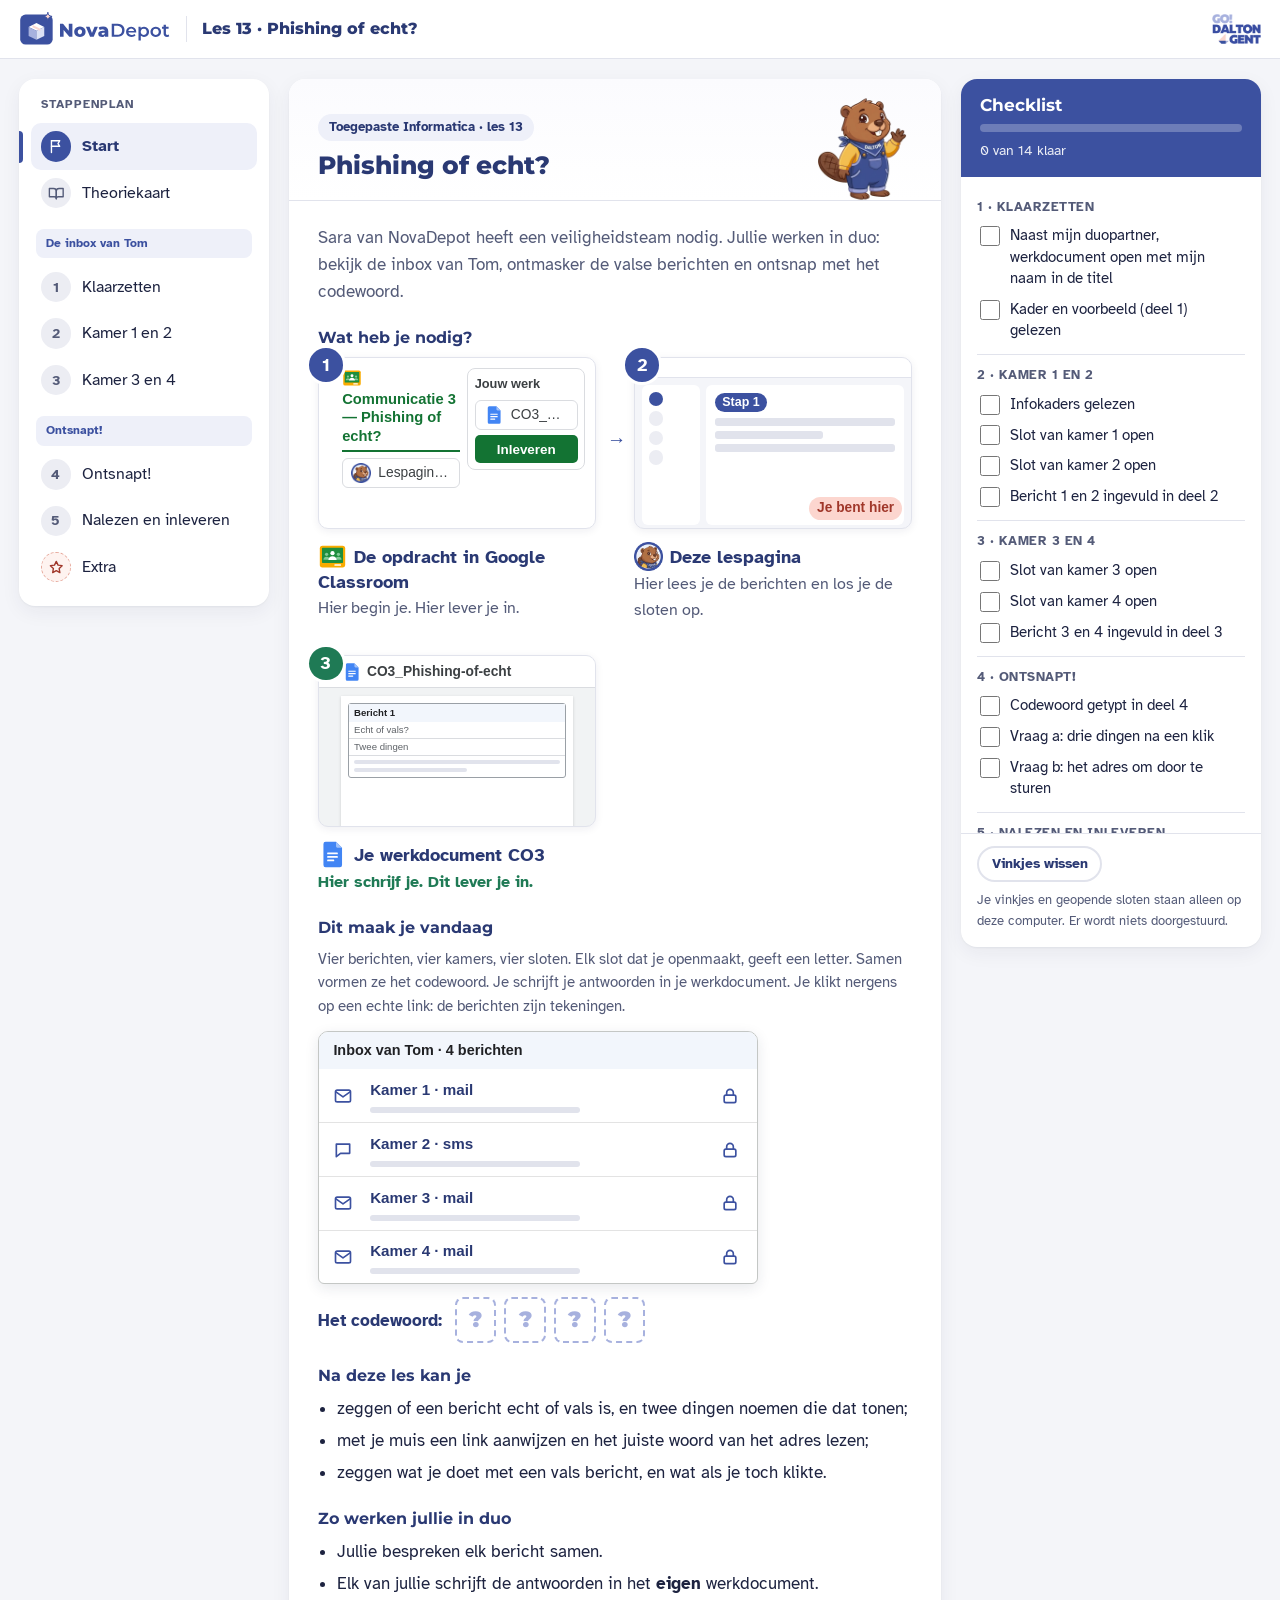
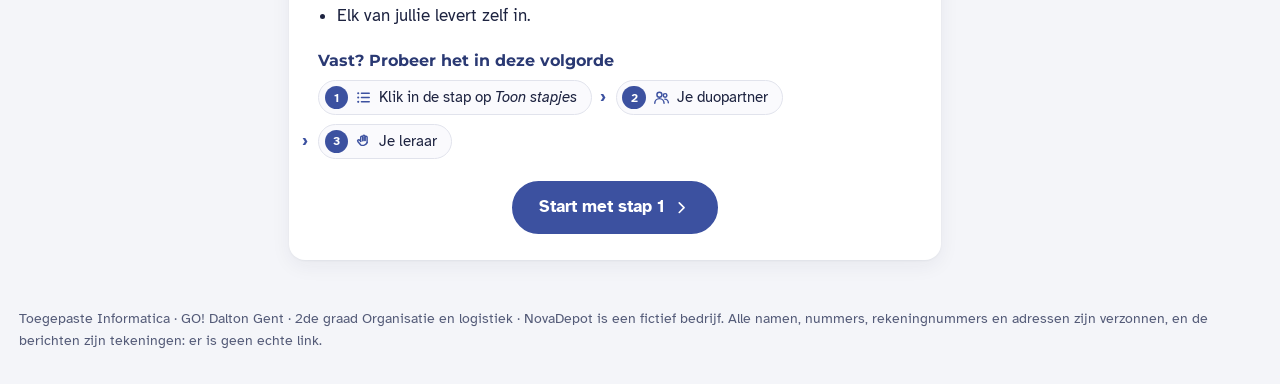
==== commit 5a3f3269: "Les 13 naar W10 (di 10 en do 12 november, deadline vr 13 november) en een laatste slot in stap 4: he" ====
--- a/index.html
+++ b/index.html
@@ -480,9 +480,10 @@
             <h2 id="h-4">Ontsnapt!</h2>
         </header>
         <div class="card-body">
-          <p class="intro">Zijn alle sloten open? Dan vormen de vier letters het codewoord. Daarna vraagt Sara nog twee dingen.</p>
+          <p class="intro">Zijn alle sloten open? Dan vormen de vier letters het codewoord. Typ het in het laatste slot om te ontsnappen. Daarna vraagt Sara nog twee dingen.</p>
           <div class="letters" data-live><span class="lt-kop">Jullie letters:</span><span class="letter" data-nr="1">?</span><span class="letter" data-nr="2">?</span><span class="letter" data-nr="3">?</span><span class="letter" data-nr="4">?</span></div>
           <p class="slot" aria-live="polite" data-sloten><svg class="ic ic-dicht" aria-hidden="true"><use href="#i-lock"/></svg><svg class="ic ic-open" aria-hidden="true"><use href="#i-check-circle"/></svg><span class="slot-tekst">Nog 4 sloten te openen. Doe eerst de kamers in stap 2 en 3. Dan zie je hier wat je nog moet doen.</span></p>
+          <div class="codeslot" data-codeslot><label for="codewoord"><svg class="ic" aria-hidden="true"><use href="#i-lock"/></svg> Het laatste slot: typ jullie codewoord.</label><div class="cs-rij"><input id="codewoord" type="text" maxlength="10" autocomplete="off" autocapitalize="characters" spellcheck="false"><button type="button" class="cs-knop">Open het slot</button></div><p class="feedback" role="status"></p></div>
           <div class="na-sloten">
           <div class="todo-box">
             <div class="todo-head"><h3><svg class="ic" aria-hidden="true"><use href="#i-list"/></svg> Wat moet je doen?</h3></div>
@@ -504,7 +505,7 @@
 <div class="info" role="group" aria-labelledby="info-klikte">
   <div class="info-kop"><svg class="ic" aria-hidden="true"><use href="#i-info"/></svg><span class="info-soort">Info</span><h3 id="info-klikte">Je klikte toch?</h3><span class="info-bij">bij vraag a</span></div>
   <div class="info-body">
-          <p class="info-uitleg">Het kan iedereen overkomen, ook aan Tom. Denk na over deze vragen:</p>
+          <p class="info-uitleg">Het kan iedereen overkomen, ook Tom. Denk na over deze vragen:</p>
           <ul>
             <li>Wat zei Safeonweb in les 09 over een gehackt account?</li>
             <li>Gebruikt Tom zijn wachtwoord ook ergens anders?</li>
--- a/css/style.css
+++ b/css/style.css
@@ -818,6 +818,20 @@
 /* stap 4: pas open als de vier sloten juist zijn */
 body.js .na-sloten:not(.open) { display: none; }
 
+/* stap 4: het laatste slot, een vak waarin het duo het codewoord typt (06-11-2026); alleen zichtbaar als de vier sloten open zijn */
+.codeslot { display: none; }
+body.js .codeslot.open { display: block; margin: 0 0 1.2rem; padding: 1rem; border: 2px solid var(--peri); border-radius: var(--radius-sm); background: #fff; }
+.codeslot label { display: flex; align-items: center; gap: .5rem; font-weight: 700; color: var(--navy-deep); margin: 0 0 .6rem; }
+.codeslot label .ic { width: 1.2rem; height: 1.2rem; }
+.codeslot .cs-rij { display: flex; flex-wrap: wrap; gap: .6rem; align-items: center; }
+.codeslot input { width: 10rem; max-width: 100%; height: 2.9rem; padding: 0 .8rem; font-family: var(--head); font-weight: 900; font-size: 1.4rem; letter-spacing: .25em; text-transform: uppercase; color: var(--navy-deep); border: 2px solid var(--peri); border-radius: 8px; background: var(--peri-soft); }
+.codeslot input:focus { outline: 3px solid var(--navy-deep); outline-offset: 2px; }
+.codeslot .cs-knop { height: 2.9rem; padding: 0 1.1rem; font: inherit; font-weight: 700; color: #fff; background: var(--navy-deep); border: 0; border-radius: 8px; cursor: pointer; }
+.codeslot .feedback { margin: .5rem 0 0; min-height: 1.2em; }
+.codeslot.fout input { border-color: #C5221F; animation: schud .3s; }
+@keyframes schud { 25% { transform: translateX(-4px); } 75% { transform: translateX(4px); } }
+@media (prefers-reduced-motion: reduce) { .codeslot.fout input { animation: none; } }
+
 /* tekening: de inbox van Tom met vier kamers en vier sloten (startpagina en dia 4); verklapt niets */
 .inbox { max-width: 440px; margin: .8rem 0 .6rem; border: 1px solid #C4C7C5; border-radius: 10px 10px 6px 6px; overflow: hidden; background: #fff; font-family: Arial, Helvetica, sans-serif; font-size: .95rem; color: #202124; box-shadow: 0 4px 14px rgba(29, 35, 64, .1); }
 .ib-kop { background: #F2F6FC; font-weight: 700; font-size: .9rem; padding: .45rem .9rem; }
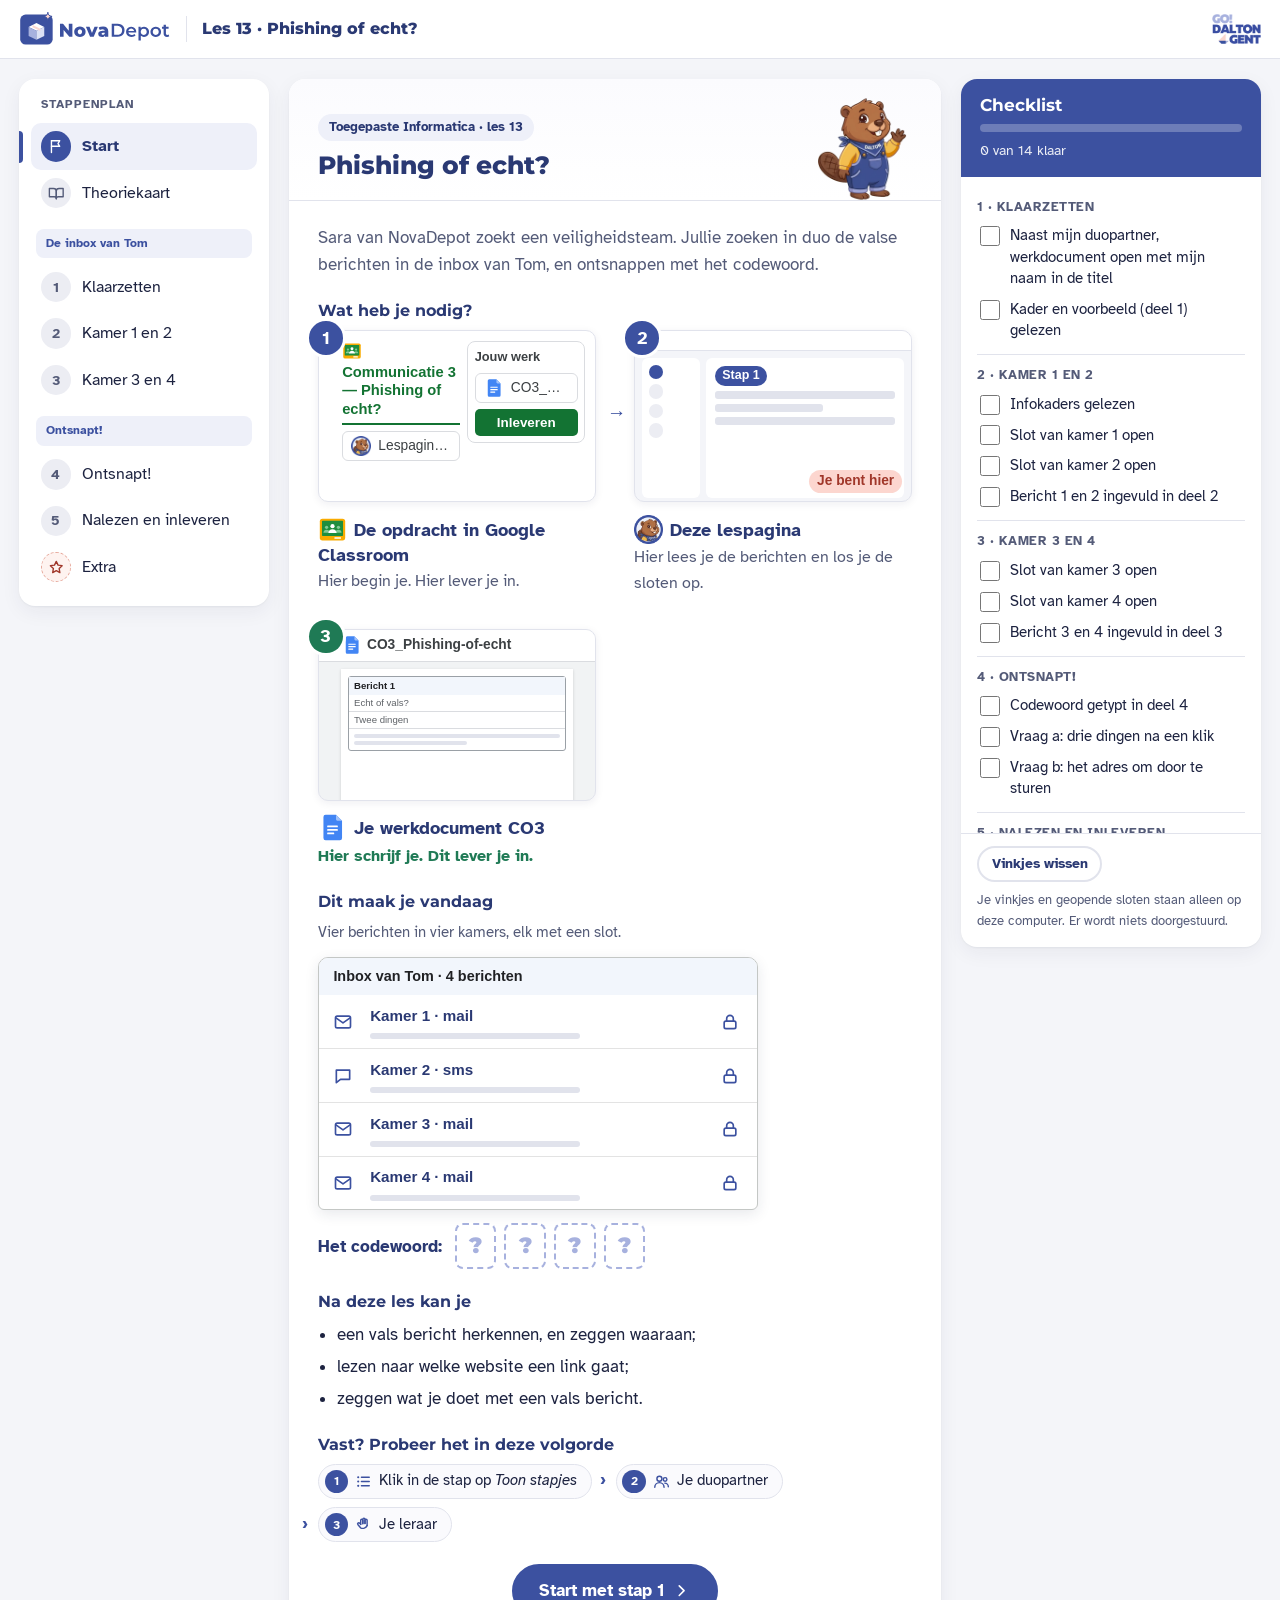
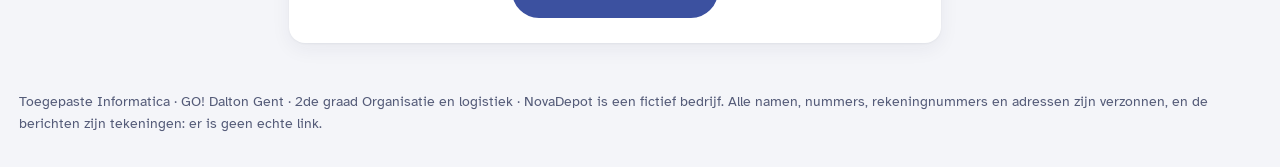
==== commit 7468f3fe: "Lespagina korter volgens de schrijfregels van 10-11-2026 - startpagina: zonder het blok over het duo" ====
--- a/index.html
+++ b/index.html
@@ -88,7 +88,7 @@
           <img class="mascotte-kop" src="assets/mascotte/dalton_welkom.webp" alt="" width="120" height="120">
         </header>
         <div class="card-body">
-          <p class="intro">Sara van NovaDepot heeft een veiligheidsteam nodig. Jullie werken in duo: bekijk de inbox van Tom, ontmasker de valse berichten en ontsnap met het codewoord.</p>
+          <p class="intro">Sara van NovaDepot zoekt een veiligheidsteam. Jullie zoeken in duo de valse berichten in de inbox van Tom, en ontsnappen met het codewoord.</p>
 
           <h2 class="sec">Wat heb je nodig?</h2>
           <ol class="nodig">
@@ -130,21 +130,14 @@
           </ol>
 
           <h2 class="sec">Dit maak je vandaag</h2>
-          <p class="nodig-noot" style="margin-top:0">Vier berichten, vier kamers, vier sloten. Elk slot dat je openmaakt, geeft een letter. Samen vormen ze het codewoord. Je schrijft je antwoorden in je werkdocument. Je klikt nergens op een echte link: de berichten zijn tekeningen.</p>
+          <p class="nodig-noot" style="margin-top:0">Vier berichten in vier kamers, elk met een slot.</p>
           <div class="inbox" role="img" aria-label="Tekening van de inbox van Tom: vier berichten, elk in een kamer met een slot dat nog dicht is. Eronder vier lege vakjes voor de vier letters van het codewoord."><div class="ib-kop">Inbox van Tom · 4 berichten</div><div class="ib-rij"><svg class="ic" aria-hidden="true"><use href="#i-mail"/></svg><span class="ib-naam">Kamer 1 · mail<i></i></span><svg class="ic" aria-hidden="true"><use href="#i-lock"/></svg></div><div class="ib-rij"><svg class="ic" aria-hidden="true"><use href="#i-chat"/></svg><span class="ib-naam">Kamer 2 · sms<i></i></span><svg class="ic" aria-hidden="true"><use href="#i-lock"/></svg></div><div class="ib-rij"><svg class="ic" aria-hidden="true"><use href="#i-mail"/></svg><span class="ib-naam">Kamer 3 · mail<i></i></span><svg class="ic" aria-hidden="true"><use href="#i-lock"/></svg></div><div class="ib-rij"><svg class="ic" aria-hidden="true"><use href="#i-mail"/></svg><span class="ib-naam">Kamer 4 · mail<i></i></span><svg class="ic" aria-hidden="true"><use href="#i-lock"/></svg></div></div><div class="letters" aria-hidden="true"><span class="lt-kop">Het codewoord:</span><span class="letter">?</span><span class="letter">?</span><span class="letter">?</span><span class="letter">?</span></div>
 
           <h2 class="sec">Na deze les kan je</h2>
           <ul class="doelen">
-            <li>zeggen of een bericht echt of vals is, en twee dingen noemen die dat tonen;</li>
-            <li>met je muis een link aanwijzen en het juiste woord van het adres lezen;</li>
-            <li>zeggen wat je doet met een vals bericht, en wat als je toch klikte.</li>
-          </ul>
-
-          <h2 class="sec">Zo werken jullie in duo</h2>
-          <ul class="doelen">
-            <li>Jullie bespreken elk bericht samen.</li>
-            <li>Elk van jullie schrijft de antwoorden in het <strong>eigen</strong> werkdocument.</li>
-            <li>Elk van jullie levert zelf in.</li>
+            <li>een vals bericht herkennen, en zeggen waaraan;</li>
+            <li>lezen naar welke website een link gaat;</li>
+            <li>zeggen wat je doet met een vals bericht.</li>
           </ul>
 
           <h2 class="sec">Vast? Probeer het in deze volgorde</h2>
@@ -171,71 +164,28 @@
 
           <div class="t-grid">
             <section class="t-card">
-              <h3><svg class="ic" aria-hidden="true"><use href="#i-layers"/></svg>Zo werkt elke les</h3>
+              <h3><svg class="ic" aria-hidden="true"><use href="#i-help"/></svg>De vragen van Safeonweb</h3>
               <ul>
-                <li>Je start in Classroom, bij de opdracht van vandaag.</li>
-                <li>In de opdracht staan de lespagina en je werkdocument.</li>
-                <li>Klaar? Loop je werkdocument na en lever in.</li>
+                <li>Onverwacht? Dringend?</li>
+                <li>Ken je de afzender? Word je persoonlijk aangesproken?</li>
+                <li>Een vreemde vraag? Een betaling?</li>
+                <li>Waar gaat de link naartoe?</li>
               </ul>
-            </section>
-            <section class="t-card">
-              <h3><svg class="ic" aria-hidden="true"><use href="#i-users"/></svg>Zo werken jullie in duo</h3>
-              <ul>
-                <li>Bespreek elk bericht samen.</li>
-                <li>Schrijf alles in je <strong>eigen</strong> werkdocument.</li>
-                <li>Elk levert zelf in.</li>
-              </ul>
-            </section>
-            <section class="t-card">
-              <h3><svg class="ic" aria-hidden="true"><use href="#i-spark"/></svg>Wat is phishing?</h3>
-              <ul>
-                <li>Oplichting met een vals bericht: een mail, een sms, een chat.</li>
-                <li>Het woord komt van <em>fishing</em>, vissen. De oplichter gooit een lijn met aas uit. Wie bijt, hangt aan de haak.</li>
-                <li>Oplichters spelen in op angst, haast of nieuwsgierigheid.</li>
-              </ul>
-            </section>
-            <section class="t-card">
-              <h3><svg class="ic" aria-hidden="true"><use href="#i-help"/></svg>De vragen van Safeonweb</h3>
-              <ol>
-                <li>Onverwacht?</li>
-                <li>Dringend?</li>
-                <li>Ken je de afzender?</li>
-                <li>Een vreemde vraag?</li>
-                <li>Waar gaat de link naartoe?</li>
-                <li>Word je persoonlijk aangesproken?</li>
-                <li>Vraagt het een betaling?</li>
-              </ol>
             </section>
             <section class="t-card">
               <h3><svg class="ic" aria-hidden="true"><use href="#i-link"/></svg>Waar gaat de link naartoe?</h3>
               <ul>
-                <li>Wijs de link aan met je muis. Onderaan verschijnt het adres.</li>
-                <li>Lees het woord vlak vóór <strong>.example</strong> (of <em>.be</em>, <em>.com</em>) en vóór de eerste <strong>/</strong>. Dat is de echte website.</li>
-                <li><em>novadepot.mailbox-check.example</em>: de website is <em>mailbox-check</em>, niet novadepot.</li>
-              </ul>
-            </section>
-            <section class="t-card">
-              <h3><svg class="ic" aria-hidden="true"><use href="#i-check-circle"/></svg>Ook echt kan een link hebben</h3>
-              <ul>
-                <li>Een link is op zich geen bewijs dat een bericht vals is.</li>
-                <li>Kijk dan waar hij naartoe gaat, en kijk naar de andere vragen.</li>
-                <li>Geen enkel ding bewijst het alleen.</li>
+                <li>Wijs de link aan: onderaan staat het echte adres.</li>
+                <li><em>novadepot.mailbox-check.example</em> gaat naar <em>mailbox-check</em>, niet naar novadepot.</li>
               </ul>
             </section>
             <section class="t-card">
               <h3><svg class="ic" aria-hidden="true"><use href="#i-lock"/></svg>Vals? Wat doe je?</h3>
               <ul>
                 <li><strong>Niet klikken</strong>, <strong>niet betalen</strong>, geen bijlage openen.</li>
-                <li>Twijfel je? Kijk het na op een manier die je al kent: een nummer dat je al hebt, de echte website.</li>
-                <li>Bel niet het nummer uit het bericht en antwoord niet: dan praat je met de oplichter.</li>
-              </ul>
-            </section>
-            <section class="t-card">
-              <h3><svg class="ic" aria-hidden="true"><use href="#i-send"/></svg>Waar meld je het?</h3>
-              <ul>
-                <li>Een mail: doorsturen naar <strong>verdacht@safeonweb.be</strong>.</li>
-                <li>Een sms: een schermafbeelding maken en naar hetzelfde adres sturen.</li>
-                <li>Op het werk: ook aan de preventiedienst of de IT-verantwoordelijke.</li>
+                <li>Twijfel je? Kijk het na via een nummer dat je al hebt, of de echte website.</li>
+                <li>Antwoord niet en bel niet het nummer uit het bericht.</li>
+                <li>Stuur het door naar <strong>verdacht@safeonweb.be</strong>.</li>
               </ul>
             </section>
             <section class="t-card">
@@ -249,23 +199,18 @@
             <section class="t-card wide">
               <h3><svg class="ic" aria-hidden="true"><use href="#i-chat"/></svg>Woorden</h3>
               <table class="t-rows">
-                <tr><th>phishing</th><td>oplichting met een vals bericht dat je laat klikken, betalen of iets geheims laat geven</td></tr>
-                <tr><th>afzender</th><td>wie het bericht stuurt; het adres bij <em>Van</em></td></tr>
-                <tr><th>domeinnaam</th><td>de naam van de website: het woord vóór <em>.be</em> of <em>.com</em> en vóór de eerste <em>/</em></td></tr>
+                <tr><th>phishing</th><td>oplichting met een vals bericht; van <em>fishing</em>, vissen met aas</td></tr>
                 <tr><th>oplichter</th><td>iemand die je bedriegt om geld of gegevens te krijgen</td></tr>
-                <tr><th>verdacht</th><td>je vertrouwt het niet: er klopt iets niet</td></tr>
                 <tr><th>factuurfraude</th><td>een vals rekeningnummer op een factuur, zodat je de oplichter betaalt</td></tr>
+                <tr><th>preventiedienst</th><td>de dienst die op het werk zorgt voor veiligheid</td></tr>
               </table>
             </section>
             <section class="t-card wide warn">
               <h3><svg class="ic" aria-hidden="true"><use href="#i-alert"/></svg>Veelgemaakte fouten</h3>
               <ul>
-                <li>Alles vals noemen, ook een echt bericht. Niet elk bericht met een link of een vraag is vals.</li>
-                <li>Alleen op taalfouten letten. Ervaren oplichters schrijven foutloos.</li>
-                <li>Een bekende naam vertrouwen zonder naar het adres te kijken.</li>
-                <li>Naar de tekst van de link kijken, niet naar waar hij echt naartoe gaat.</li>
-                <li>Antwoorden op het bericht, of het nummer uit het bericht bellen om te vragen of het echt is.</li>
-                <li>Na een klik niets zeggen uit schaamte, in plaats van meteen het wachtwoord te veranderen en het te melden.</li>
+                <li><strong>Zie je een link of een vraag?</strong> Dan is het nog niet vals. Kijk ook naar de andere vragen.</li>
+                <li><strong>Zie je geen taalfouten?</strong> Stel toch alle vragen: oplichters schrijven vaak foutloos.</li>
+                <li><strong>Zie je een bekende naam bij <em>Van</em>?</strong> Kijk naar het adres erachter.</li>
               </ul>
             </section>
           </div>
@@ -281,25 +226,25 @@
             <h2 id="h-1">Klaarzetten</h2>
         </header>
         <div class="card-body">
-          <p class="intro">Jullie zitten naast elkaar en elk opent het eigen werkdocument. Daarna bekijken jullie samen het voorbeeld.</p>
+          <p class="intro">Het voorbeeld toont hoe je straks elk bericht invult.</p>
           <div class="todo-box">
             <div class="todo-head"><h3><svg class="ic" aria-hidden="true"><use href="#i-list"/></svg> Wat moet je doen?</h3></div>
             <ol class="doe">
-<li><span class="doe-tekst">Ga naast je <strong>duopartner</strong> zitten.</span><span class="sub">Elk van jullie opent het eigen werkdocument.</span></li>
-<li><details class="stapjes" open><summary><span class="doe-tekst">Open je werkdocument <strong>CO3_Phishing-of-echt</strong>.</span><span class="stapjes-knop" aria-hidden="true"></span></summary>
+<li><span class="doe-tekst">Ga naast je <strong>duopartner</strong> zitten.</span></li>
+<li><details class="stapjes" open><summary><span class="doe-tekst">Open elk je <strong>eigen</strong> werkdocument <strong>CO3_Phishing-of-echt</strong>.</span><span class="stapjes-knop" aria-hidden="true"></span></summary>
 <ol class="klein">
 <li><p>Kijk in je opdracht in <strong class="met-logo"><img class="logo" src="assets/logos/classroom.svg" alt="">Google Classroom</strong> rechts, bij <strong>Jouw werk</strong>.</p><div class="mock mock-opdracht mini-mock" role="img" aria-label="Tekening van de opdracht in Google Classroom. Rechts het vak Jouw werk, in een rood kader."><div class="mo-midden"><div class="mo-titel"><img class="logo" src="assets/logos/classroom.svg" alt="">Communicatie 3 — Phishing of echt?</div><div class="mo-chip"><img class="logo" src="assets/logos/lespagina.webp" alt=""><span>Lespagina · Les 13</span></div></div><div class="mo-werk wijs"><div class="mo-werk-kop">Jouw werk</div><div class="mo-chip"><img class="logo" src="assets/logos/docs.svg" alt=""><span>CO3_Phishing-of-echt</span></div><div class="mo-knop">Inleveren</div></div></div></li>
 <li><p>Klik op <strong>CO3_Phishing-of-echt</strong>. Jouw naam staat in de titel.</p><div class="mock mock-opdracht mini-mock" role="img" aria-label="Tekening van de opdracht. Bij Jouw werk staat het werkdocument CO3 in een rood kader."><div class="mo-midden"><div class="mo-titel"><img class="logo" src="assets/logos/classroom.svg" alt="">Communicatie 3 — Phishing of echt?</div><div class="mo-chip"><img class="logo" src="assets/logos/lespagina.webp" alt=""><span>Lespagina · Les 13</span></div></div><div class="mo-werk"><div class="mo-werk-kop">Jouw werk</div><div class="mo-chip wijs"><img class="logo" src="assets/logos/docs.svg" alt=""><span>CO3_Phishing-of-echt</span></div><div class="mo-knop">Inleveren</div></div></div></li>
 </ol>
 </details></li>
-<li><span class="doe-tekst">Lees het kader bovenaan je werkdocument: wat vraagt Sara, en wat weet Tom al?</span><span class="sub">Je gebruikt het in de kamers.</span></li>
-<li><span class="doe-tekst">Lees het voorbeeld in <strong>deel 1</strong> en bekijk het bericht hieronder.</span><span class="sub">Zo vul je straks elk bericht in. Wijs de knop aan met je muis.</span></li>
+<li><span class="doe-tekst">Lees het kader bovenaan je werkdocument: wat vraagt Sara, en wat weet Tom al?</span></li>
+<li><span class="doe-tekst">Lees het voorbeeld in <strong>deel 1</strong>, en wijs in het bericht hieronder de knop aan met je muis.</span></li>
             </ol>
           </div>
 
           <div class="tip"><svg class="ic" aria-hidden="true"><use href="#i-bulb"/></svg><p><strong>Staat jouw naam niet in de titel?</strong> Dan opende je niet je eigen kopie. Klik in je opdracht rechts, bij <em>Jouw werk</em>.</p></div>
           <h3 class="kamers-kop">Het voorbeeld: dit deden we samen</h3>
-          <p class="nodig-noot" style="margin-top:.3rem">Wijs de knop aan met je muis: onderaan verschijnt het adres. Er opent niets, het is een tekening.</p>
+          <p class="nodig-noot" style="margin-top:.3rem">Onderaan verschijnt het adres. Er opent niets: het is een tekening.</p>
           <div class="mail bericht" role="group" aria-label="Het voorbeeld: een mail met de knop Mailbox vergroten"><div class="mail-kop">Inbox van Tom · voorbeeld</div><div class="mail-veld"><span class="mail-lbl">Van</span><span>NovaDepot Helpdesk &lt;helpdesk@novadepot-mail.example&gt;</span></div><div class="mail-veld"><span class="mail-lbl">Onderwerp</span><span>DRINGEND: uw mailbox is vol</span></div><div class="mail-tekst"><p>Beste gebruiker,</p><p>Uw mailbox is 99 % vol. Binnen 24 uur worden uw nieuwe berichten verwijderd. Meld u nu aan om uw mailbox gratis te vergroten.</p><p><span class="lnk knop" role="link" tabindex="0" data-adres="novadepot.mailbox-check.example/login" data-http>Mailbox vergroten</span></p><p>NovaDepot IT</p></div><div class="statusbalk" aria-live="polite"><span class="sb-tekst"></span></div></div>
         </div>
         <footer class="card-nav">
@@ -317,36 +262,36 @@
             <h2 id="h-2">Kamer 1 en 2</h2>
         </header>
         <div class="card-body">
-          <p class="intro">Lees het bericht samen en los het slot op. Daarna schrijft elk van jullie de antwoorden in het eigen werkdocument.</p>
+          <p class="intro">Elk slot dat je openmaakt, geeft een letter van het codewoord.</p>
           <div class="todo-box">
             <div class="todo-head"><h3><svg class="ic" aria-hidden="true"><use href="#i-list"/></svg> Wat moet je doen?</h3></div>
             <ol class="doe">
-<li><span class="doe-tekst">Lees de twee infokaders hieronder.</span><span class="sub">Zo herken je een vals bericht, en waar een link naartoe gaat.</span></li>
-<li><details class="stapjes" open><summary><span class="doe-tekst">Lees het bericht van <strong>kamer 1</strong> samen met je duopartner.</span><span class="stapjes-knop" aria-hidden="true"></span></summary>
-<ol class="klein">
-<li><p>Staat er een link in het bericht? Wijs hem aan met je muis. Onderaan het bericht verschijnt het adres.<span class="sub">Er opent niets: het is een tekening.</span></p><div class="mail bericht tekening mini-mail" role="img" aria-label="Tekening van een mail met een link in een rood kader. Onderaan de mail staat een balk met het adres van de link."><div class="mail-kop">Inbox van Tom</div><div class="mail-tekst"><p>Meld u nu aan: <span class="lnk knop wijs">Mailbox vergroten</span></p></div><div class="statusbalk" aria-live="polite"><span class="sb-tekst" data-adres="novadepot.mailbox-check.example/login" data-http></span></div></div></li>
+<li><span class="doe-tekst">Lees de twee infokaders hieronder.</span></li>
+<li><details class="stapjes" open><summary><span class="doe-tekst">Lees samen het bericht van <strong>kamer 1</strong>, en wijs elke link aan met je muis.</span><span class="stapjes-knop" aria-hidden="true"></span></summary>
+<ol class="klein">
+<li><p>Onderaan het bericht verschijnt het adres van de link.<span class="sub">Er opent niets: het is een tekening.</span></p><div class="mail bericht tekening mini-mail" role="img" aria-label="Tekening van een mail met een link in een rood kader. Onderaan de mail staat een balk met het adres van de link."><div class="mail-kop">Inbox van Tom</div><div class="mail-tekst"><p>Meld u nu aan: <span class="lnk knop wijs">Mailbox vergroten</span></p></div><div class="statusbalk" aria-live="polite"><span class="sb-tekst" data-adres="novadepot.mailbox-check.example/login" data-http></span></div></div></li>
 </ol>
 </details></li>
 <li><details class="stapjes" open><summary><span class="doe-tekst">Los het <strong>slot</strong> van kamer 1 op: twee vragen.</span><span class="stapjes-knop" aria-hidden="true"></span></summary>
 <ol class="klein">
-<li><p>Klik bij elke vraag op je antwoord. Zit je ernaast? Dan verschijnt een hint. Lees ze samen en probeer opnieuw.</p><div class="sv-teken slot-teken" role="img" aria-label="Tekening van een vraag van het slot. Het eerste antwoord is aangeklikt en staat rood; eronder staat een hint."><p>1. Een vraag van het slot</p><div class="opts"><span class="k hint">Jouw antwoord</span><span class="k ">Een ander antwoord</span></div><p class="terug warn">Nog niet. Hint: een tip, nooit het antwoord.</p></div></li>
-<li><p>Zijn beide antwoorden juist? Dan krijgen jullie een letter, en kamer 2 gaat open.</p><div class="sv-teken slot-teken" role="img" aria-label="Tekening van een groene regel: Slot open, met een leeg vakje voor de letter."><p class="terug ok" style="display:flex;align-items:center;gap:.6rem">Slot open! Jullie letter: <span class="letter" style="width:2.2rem;height:2.4rem;border-style:solid;border-color:#1F7A55"></span></p></div></li>
-</ol>
-</details></li>
-<li><details class="stapjes" open><summary><span class="doe-tekst">Schrijf je antwoorden in je <strong>werkdocument</strong>, in deel 2 bij Bericht 1.</span><span class="stapjes-knop" aria-hidden="true"></span></summary>
+<li><p>Klik bij elke vraag op je antwoord. Fout? Lees samen de hint en probeer opnieuw.</p><div class="sv-teken slot-teken" role="img" aria-label="Tekening van een vraag van het slot. Het eerste antwoord is aangeklikt en staat rood; eronder staat een hint."><p>1. Een vraag van het slot</p><div class="opts"><span class="k hint">Jouw antwoord</span><span class="k ">Een ander antwoord</span></div><p class="terug warn">Nog niet. Hint: een tip, nooit het antwoord.</p></div></li>
+<li><p>Allebei juist? Dan krijgen jullie een letter, en kamer 2 gaat open.</p><div class="sv-teken slot-teken" role="img" aria-label="Tekening van een groene regel: Slot open, met een leeg vakje voor de letter."><p class="terug ok" style="display:flex;align-items:center;gap:.6rem">Slot open! Jullie letter: <span class="letter" style="width:2.2rem;height:2.4rem;border-style:solid;border-color:#1F7A55"></span></p></div></li>
+</ol>
+</details></li>
+<li><details class="stapjes" open><summary><span class="doe-tekst">Schrijf in <strong>deel 2</strong> van je werkdocument, bij Bericht 1: echt of vals, twee dingen die dat tonen, en wat Tom doet.</span><span class="stapjes-knop" aria-hidden="true"></span></summary>
 <ol class="klein">
 <li><p>Typ in het lichtblauwe vak naast <strong>Echt of vals?</strong> je antwoord.</p><table class="teken-wd" role="img" aria-label="Tekening van de tabel van Bericht 1 in deel 2. Het lichtblauwe vak naast Echt of vals? staat in een rood kader."><tr><th>Bericht 1</th><th>Antwoord</th></tr><tr><td>Echt of vals?</td><td class="vak breed wijs"></td></tr><tr><td>Welke twee dingen tonen dat?</td><td class="vak breed"></td></tr><tr><td>Wat doet Tom?</td><td class="vak breed"></td></tr></table></li>
 <li><p>Typ in het vak eronder twee dingen die dat tonen.<span class="sub">Kort mag.</span></p><table class="teken-wd" role="img" aria-label="Tekening van de tabel van Bericht 1. Het lichtblauwe vak naast Welke twee dingen tonen dat? staat in een rood kader."><tr><th>Bericht 1</th><th>Antwoord</th></tr><tr><td>Echt of vals?</td><td class="vak breed"></td></tr><tr><td>Welke twee dingen tonen dat?</td><td class="vak breed wijs"></td></tr><tr><td>Wat doet Tom?</td><td class="vak breed"></td></tr></table></li>
 <li><p>Typ in het derde vak wat Tom doet, in één zin.</p><table class="teken-wd" role="img" aria-label="Tekening van de tabel van Bericht 1. Het lichtblauwe vak naast Wat doet Tom? staat in een rood kader."><tr><th>Bericht 1</th><th>Antwoord</th></tr><tr><td>Echt of vals?</td><td class="vak breed"></td></tr><tr><td>Welke twee dingen tonen dat?</td><td class="vak breed"></td></tr><tr><td>Wat doet Tom?</td><td class="vak breed wijs"></td></tr></table></li>
 </ol>
 </details></li>
-<li><span class="doe-tekst">Doe hetzelfde voor <strong>kamer 2</strong> en Bericht 2.</span><span class="sub">Staat er een link in? Wijs hem aan met je muis.</span></li>
+<li><span class="doe-tekst">Doe hetzelfde voor <strong>kamer 2</strong> en Bericht 2.</span></li>
             </ol>
           </div>
 <div class="info" role="group" aria-labelledby="info-herken">
   <div class="info-kop"><svg class="ic" aria-hidden="true"><use href="#i-info"/></svg><span class="info-soort">Info</span><h3 id="info-herken">Zo herken je een vals bericht</h3><span class="info-bij">bij de kamers</span></div>
   <div class="info-body">
-          <p class="info-uitleg">Zeven vragen die je bij elk bericht stelt. Geen enkele bewijst het alleen: kijk naar meer vragen samen.</p>
+          <p class="info-uitleg">Stel ze bij elk bericht. Geen enkele vraag bewijst het alleen.</p>
           <ol class="herken">
             <li><span><b>Onverwacht?</b> Je kocht niets, je had lang geen contact.</span></li>
             <li><span><b>Dringend?</b> Oplichters spelen in op angst. Blijf rustig.</span></li>
@@ -354,10 +299,9 @@
             <li><span><b>Een vreemde vraag?</b> Om je wachtwoord, bankgegevens of geld.</span></li>
             <li><span><b>Waar gaat de link echt naartoe?</b> Wijs hem aan met je muis.</span></li>
             <li><span><b>Word je persoonlijk aangesproken?</b> Of staat er iets vaags?</span></li>
-            <li><span><b>Vraagt het een betaling?</b> Een betaling die je niet verwachtte, of een ander rekeningnummer dan gewoonlijk?</span></li>
+            <li><span><b>Vraagt het een betaling?</b> Of een ander rekeningnummer dan gewoonlijk?</span></li>
           </ol>
           <ul style="margin-top:.7rem">
-            <li>Ook een <strong>echt</strong> bericht kan een link hebben. Dan kijk je waar die naartoe gaat.</li>
             <li>Twijfel je? Kijk het na bij de afzender zelf, op een manier die je al kent: een nummer dat je al hebt, of de echte website. <strong>Niet</strong> via het nummer of de link in het bericht.</li>
           </ul>
   </div>
@@ -385,7 +329,7 @@
 <div class="mail bericht" role="group" aria-label="Bericht 1: een mail van Kim Wouters"><div class="mail-kop">Inbox van Tom · bericht 1</div><div class="mail-veld"><span class="mail-lbl">Van</span><span>Kim Wouters &lt;verkoop@demelkkan.example&gt;</span></div><div class="mail-veld"><span class="mail-lbl">Onderwerp</span><span>RE: Levering bestelling 2026-0418 verplaatsen naar vrijdag 30 oktober</span></div><div class="mail-tekst"><p>Beste meneer Peeters,</p><p>Bedankt voor uw bericht. Vrijdag 30 oktober past, maar pas om 11 uur. Onze chauffeur levert bestelling 2026-0418 dan aan poort 3.</p><p>Met vriendelijke groeten,<br>Kim Wouters<br>Verkoopdienst<br>Zuivelhoeve De Melkkan</p></div></div>
 <div class="slot-box"><p class="slot-kop"><svg class="ic" aria-hidden="true"><use href="#i-lock"/></svg> Het slot: twee vragen. Allebei juist? Dan krijgen jullie een letter.</p>
 <div class="sv" data-hint="Tom vroeg Kim in les 11 zelf iets. Is dit haar antwoord?"><p>1. Echt of vals?</p><div class="opts rij"><button type="button" data-keuze="echt">Echt</button><button type="button" data-keuze="vals">Vals</button></div><p class="feedback" role="status"></p></div>
-<div class="sv" data-hint="Waarom verwacht Tom dit bericht? Wat klopt er met wat hij al weet?"><p>2. Wat geeft de doorslag?</p><div class="opts"><button type="button" data-keuze="a">Tom vroeg zelf om dit antwoord, en het bestelnummer klopt</button><button type="button" data-keuze="b">Er staan geen emoji’s in</button><button type="button" data-keuze="c">De mail is kort</button></div><p class="feedback" role="status"></p></div>
+<div class="sv" data-hint="Waarom verwacht Tom dit bericht? Wat klopt er met wat hij al weet?"><p>2. Waaraan zie je het?</p><div class="opts"><button type="button" data-keuze="a">Tom vroeg zelf om dit antwoord, en het bestelnummer klopt</button><button type="button" data-keuze="b">Er staan geen emoji’s in</button><button type="button" data-keuze="c">De mail is kort</button></div><p class="feedback" role="status"></p></div>
 </div>
 <p class="kamer-klaar" role="status"><svg class="ic" aria-hidden="true"><use href="#i-check-circle"/></svg><span>Slot open! Jullie letter: <strong class="kl-letter"></strong></span><span class="kl-volgende"></span></p>
 </div>
@@ -419,18 +363,18 @@
             <h2 id="h-3">Kamer 3 en 4</h2>
         </header>
         <div class="card-body">
-          <p class="intro">Dezelfde aanpak als in stap 2, voor de laatste twee kamers. Is kamer 3 nog dicht? Los dan eerst het slot van kamer 2 op.</p>
+          <p class="intro">De laatste twee kamers geven de laatste twee letters.</p>
           <div class="todo-box">
             <div class="todo-head"><h3><svg class="ic" aria-hidden="true"><use href="#i-list"/></svg> Wat moet je doen?</h3></div>
             <ol class="doe">
-<li><span class="doe-tekst">Lees in het kader van je werkdocument wat Tom al weet.</span><span class="sub">Over De Bonenbaas, en over Lotte.</span></li>
-<li><span class="doe-tekst">Lees het bericht van <strong>kamer 3</strong> samen. Los het slot op.</span><span class="sub">Zit je ernaast? Lees de hint en probeer opnieuw.</span></li>
-<li><details class="stapjes" open><summary><span class="doe-tekst">Schrijf je antwoorden bij Bericht 3 in <strong>deel 3</strong> van je werkdocument.</span><span class="stapjes-knop" aria-hidden="true"></span></summary>
-<ol class="klein">
-<li><p>Typ in de drie lichtblauwe vakken: echt of vals, twee dingen die dat tonen, en wat Tom doet.</p><table class="teken-wd" role="img" aria-label="Tekening van de tabel van Bericht 3 in deel 3. De drie lichtblauwe vakken staan in een rood kader."><tr><th>Bericht 3</th><th>Antwoord</th></tr><tr><td>Echt of vals?</td><td class="vak breed wijs"></td></tr><tr><td>Welke twee dingen tonen dat?</td><td class="vak breed wijs"></td></tr><tr><td>Wat doet Tom?</td><td class="vak breed wijs"></td></tr></table></li>
-</ol>
-</details></li>
-<li><span class="doe-tekst">Doe hetzelfde voor <strong>kamer 4</strong> en Bericht 4.</span><span class="sub">Staat er een link in? Wijs hem aan met je muis.</span></li>
+<li><span class="doe-tekst">Lees in het kader van je werkdocument wat Tom al weet over De Bonenbaas en over Lotte.</span></li>
+<li><span class="doe-tekst">Lees samen het bericht van <strong>kamer 3</strong>, en los het slot op.</span></li>
+<li><details class="stapjes" open><summary><span class="doe-tekst">Schrijf in <strong>deel 3</strong> van je werkdocument, bij Bericht 3: echt of vals, twee dingen die dat tonen, en wat Tom doet.</span><span class="stapjes-knop" aria-hidden="true"></span></summary>
+<ol class="klein">
+<li><p>Typ elk antwoord in een lichtblauw vak.</p><table class="teken-wd" role="img" aria-label="Tekening van de tabel van Bericht 3 in deel 3. De drie lichtblauwe vakken staan in een rood kader."><tr><th>Bericht 3</th><th>Antwoord</th></tr><tr><td>Echt of vals?</td><td class="vak breed wijs"></td></tr><tr><td>Welke twee dingen tonen dat?</td><td class="vak breed wijs"></td></tr><tr><td>Wat doet Tom?</td><td class="vak breed wijs"></td></tr></table></li>
+</ol>
+</details></li>
+<li><span class="doe-tekst">Doe hetzelfde voor <strong>kamer 4</strong> en Bericht 4.</span></li>
             </ol>
           </div>
 
@@ -480,7 +424,7 @@
             <h2 id="h-4">Ontsnapt!</h2>
         </header>
         <div class="card-body">
-          <p class="intro">Zijn alle sloten open? Dan vormen de vier letters het codewoord. Typ het in het laatste slot om te ontsnappen. Daarna vraagt Sara nog twee dingen.</p>
+          <p class="intro">De vier letters vormen het codewoord: daarmee open je het laatste slot.</p>
           <div class="letters" data-live><span class="lt-kop">Jullie letters:</span><span class="letter" data-nr="1">?</span><span class="letter" data-nr="2">?</span><span class="letter" data-nr="3">?</span><span class="letter" data-nr="4">?</span></div>
           <p class="slot" aria-live="polite" data-sloten><svg class="ic ic-dicht" aria-hidden="true"><use href="#i-lock"/></svg><svg class="ic ic-open" aria-hidden="true"><use href="#i-check-circle"/></svg><span class="slot-tekst">Nog 4 sloten te openen. Doe eerst de kamers in stap 2 en 3. Dan zie je hier wat je nog moet doen.</span></p>
           <div class="codeslot" data-codeslot><label for="codewoord"><svg class="ic" aria-hidden="true"><use href="#i-lock"/></svg> Het laatste slot: typ jullie codewoord.</label><div class="cs-rij"><input id="codewoord" type="text" maxlength="10" autocomplete="off" autocapitalize="characters" spellcheck="false"><button type="button" class="cs-knop">Open het slot</button></div><p class="feedback" role="status"></p></div>
@@ -488,18 +432,18 @@
           <div class="todo-box">
             <div class="todo-head"><h3><svg class="ic" aria-hidden="true"><use href="#i-list"/></svg> Wat moet je doen?</h3></div>
             <ol class="doe">
-<li><details class="stapjes" open><summary><span class="doe-tekst">Typ het <strong>codewoord</strong> in je werkdocument.</span><span class="stapjes-knop" aria-hidden="true"></span></summary>
-<ol class="klein">
-<li><p>Zet de vier letters in volgorde. Scroll in je werkdocument naar <strong>Deel 4 — Ontsnapt!</strong> en typ het codewoord in het vak bovenaan.</p><table class="teken-wd" role="img" aria-label="Tekening van deel 4 in het werkdocument. Onder de vraag naar het codewoord staat het lichtblauwe vak in een rood kader."><tr><th>Deel 4 — Ontsnapt!</th></tr><tr><td>Het codewoord van de escaperoom:</td></tr><tr><td class="vak breed wijs"></td></tr></table></li>
-</ol>
-</details></li>
-<li><span class="doe-tekst">Lees het infokader <strong>Je klikte toch?</strong> hieronder.</span><span class="sub">Dat hoort bij vraag a.</span></li>
-<li><details class="stapjes" open><summary><span class="doe-tekst">Beantwoord <strong>vraag a</strong> in je werkdocument.</span><span class="stapjes-knop" aria-hidden="true"></span></summary>
-<ol class="klein">
-<li><p>Typ in het lichtblauwe vak drie dingen die Tom doet.<span class="sub">Kort mag.</span></p><table class="teken-wd" role="img" aria-label="Tekening van vraag a in deel 4. Het grote lichtblauwe vak onder de vraag staat in een rood kader."><tr><th>Deel 4 — Ontsnapt!</th></tr><tr><td>a. Wat doet Tom nu? Noem drie dingen.</td></tr><tr><td class="vak breed wijs" style="height:56px"></td></tr></table></li>
-</ol>
-</details></li>
-<li><span class="doe-tekst">Lees het infokader <strong>Waar meld je een vals bericht?</strong> en beantwoord <strong>vraag b</strong>.</span><span class="sub">Typ het adres letter voor letter in het vak.</span></li>
+<li><details class="stapjes" open><summary><span class="doe-tekst">Typ het <strong>codewoord</strong> in het vak bovenaan deel 4 van je werkdocument.</span><span class="stapjes-knop" aria-hidden="true"></span></summary>
+<ol class="klein">
+<li><p>Scroll naar <strong>Deel 4 — Ontsnapt!</strong> en typ de vier letters, in volgorde, in het lichtblauwe vak.</p><table class="teken-wd" role="img" aria-label="Tekening van deel 4 in het werkdocument. Onder de vraag naar het codewoord staat het lichtblauwe vak in een rood kader."><tr><th>Deel 4 — Ontsnapt!</th></tr><tr><td>Het codewoord van de escaperoom:</td></tr><tr><td class="vak breed wijs"></td></tr></table></li>
+</ol>
+</details></li>
+<li><span class="doe-tekst">Lees het infokader <strong>Je klikte toch?</strong> hieronder.</span></li>
+<li><details class="stapjes" open><summary><span class="doe-tekst">Schrijf bij <strong>vraag a</strong> drie dingen die Tom nu doet.</span><span class="stapjes-knop" aria-hidden="true"></span></summary>
+<ol class="klein">
+<li><p>Typ ze in het lichtblauwe vak onder de vraag.<span class="sub">Kort mag.</span></p><table class="teken-wd" role="img" aria-label="Tekening van vraag a in deel 4. Het grote lichtblauwe vak onder de vraag staat in een rood kader."><tr><th>Deel 4 — Ontsnapt!</th></tr><tr><td>a. Wat doet Tom nu? Noem drie dingen.</td></tr><tr><td class="vak breed wijs" style="height:56px"></td></tr></table></li>
+</ol>
+</details></li>
+<li><span class="doe-tekst">Lees het infokader <strong>Waar meld je een vals bericht?</strong>, en typ bij <strong>vraag b</strong> het adres, letter voor letter.</span></li>
             </ol>
           </div>
 <div class="info" role="group" aria-labelledby="info-klikte">
@@ -521,7 +465,6 @@
           <ul>
             <li>Een verdachte <strong>mail</strong> stuur je door naar <strong>verdacht@safeonweb.be</strong>.</li>
             <li>Een verdachte <strong>sms</strong>: maak een schermafbeelding en stuur die naar hetzelfde adres.</li>
-            <li>Klik niet op de link en open geen bijlage.</li>
             <li>Op het werk meld je het ook aan de preventiedienst (bij NovaDepot is dat Sara Claes).</li>
           </ul>
   </div>
@@ -549,16 +492,16 @@
           <img class="mascotte-kop" src="assets/mascotte/dalton_inleveren.webp" alt="" width="120" height="120">
         </header>
         <div class="card-body">
-          <p class="intro">Lees je werkdocument na en lever in. Elk van jullie levert het eigen werkdocument in.</p>
+          <p class="intro">Elk van jullie levert het eigen werkdocument in.</p>
           <div class="todo-box">
             <div class="todo-head"><h3><svg class="ic" aria-hidden="true"><use href="#i-list"/></svg> Wat moet je doen?</h3></div>
             <ol class="doe">
-<li><span class="doe-tekst">Lees je antwoorden na, bericht per bericht.</span><span class="sub">Staat bij elk bericht echt of vals, twee dingen en één zin?</span></li>
-<li><span class="doe-tekst">Loop de <strong>controletabel</strong> onderaan deel 4 na.</span><span class="sub">Typ een x bij wat klopt. Staat er iets open? Werk het eerst af.</span></li>
+<li><span class="doe-tekst">Lees je antwoorden na: staat bij elk bericht echt of vals, twee dingen en één zin?</span></li>
+<li><span class="doe-tekst">Typ in de <strong>controletabel</strong> onderaan deel 4 een x bij wat klopt.</span><span class="sub">Staat er iets open? Werk het eerst af.</span></li>
 <li><details class="stapjes" open><summary><span class="doe-tekst">Lever in.</span><span class="stapjes-knop" aria-hidden="true"></span></summary>
 <ol class="klein">
 <li><p>Klik in je opdracht in <strong class="met-logo"><img class="logo" src="assets/logos/classroom.svg" alt="">Google Classroom</strong> rechts op <span class="ui">Inleveren</span>.</p><div class="mock mock-opdracht mini-mock" role="img" aria-label="Tekening van de opdracht. Bij Jouw werk staat de knop Inleveren in een rood kader."><div class="mo-midden"><div class="mo-titel"><img class="logo" src="assets/logos/classroom.svg" alt="">Communicatie 3 — Phishing of echt?</div><div class="mo-chip"><img class="logo" src="assets/logos/lespagina.webp" alt=""><span>Lespagina · Les 13</span></div></div><div class="mo-werk"><div class="mo-werk-kop">Jouw werk</div><div class="mo-chip"><img class="logo" src="assets/logos/docs.svg" alt=""><span>CO3_Phishing-of-echt</span></div><div class="mo-knop wijs">Inleveren</div></div></div></li>
-<li><p>Klik in het venster <em>Je werk inleveren?</em> nog eens op <span class="ui">Inleveren</span>.<span class="sub">Daarna staat er rechts <em>Ingeleverd</em>. Ook je duopartner levert zelf in.</span></p></li>
+<li><p>Klik in het venster <em>Je werk inleveren?</em> nog eens op <span class="ui">Inleveren</span>.<span class="sub">Daarna staat er rechts <em>Ingeleverd</em>.</span></p></li>
 </ol>
 </details></li>
             </ol>
@@ -585,7 +528,7 @@
             <h3><svg class="ic" aria-hidden="true"><use href="#i-list"/></svg> Wat kan je doen?</h3>
             <ol class="todo">
               <li><strong>Schrijf drie tips voor de collega’s van NovaDepot.</strong> Hoe herkennen ze een vals bericht? Typ ze in je werkdocument, onder <em>Extra</em>, elk in één zin.</li>
-              <li><strong>Wil je dat je leraar je tips leest?</strong> Klik in je opdracht rechts op <span class="ui">Ongedaan maken</span> en daarna weer op <span class="ui">Inleveren</span>.</li>
+              <li><strong>Wil je dat je leraar je tips leest?</strong> Klik in je opdracht rechts op <span class="ui">Ongedaan maken</span>.</li>
             </ol>
           </div>
           <div class="tip warn"><svg class="ic" aria-hidden="true"><use href="#i-alert"/></svg><p><strong>Klik je op Ongedaan maken?</strong> Klik daarna weer op Inleveren. Anders is je werk niet ingeleverd.</p></div>
